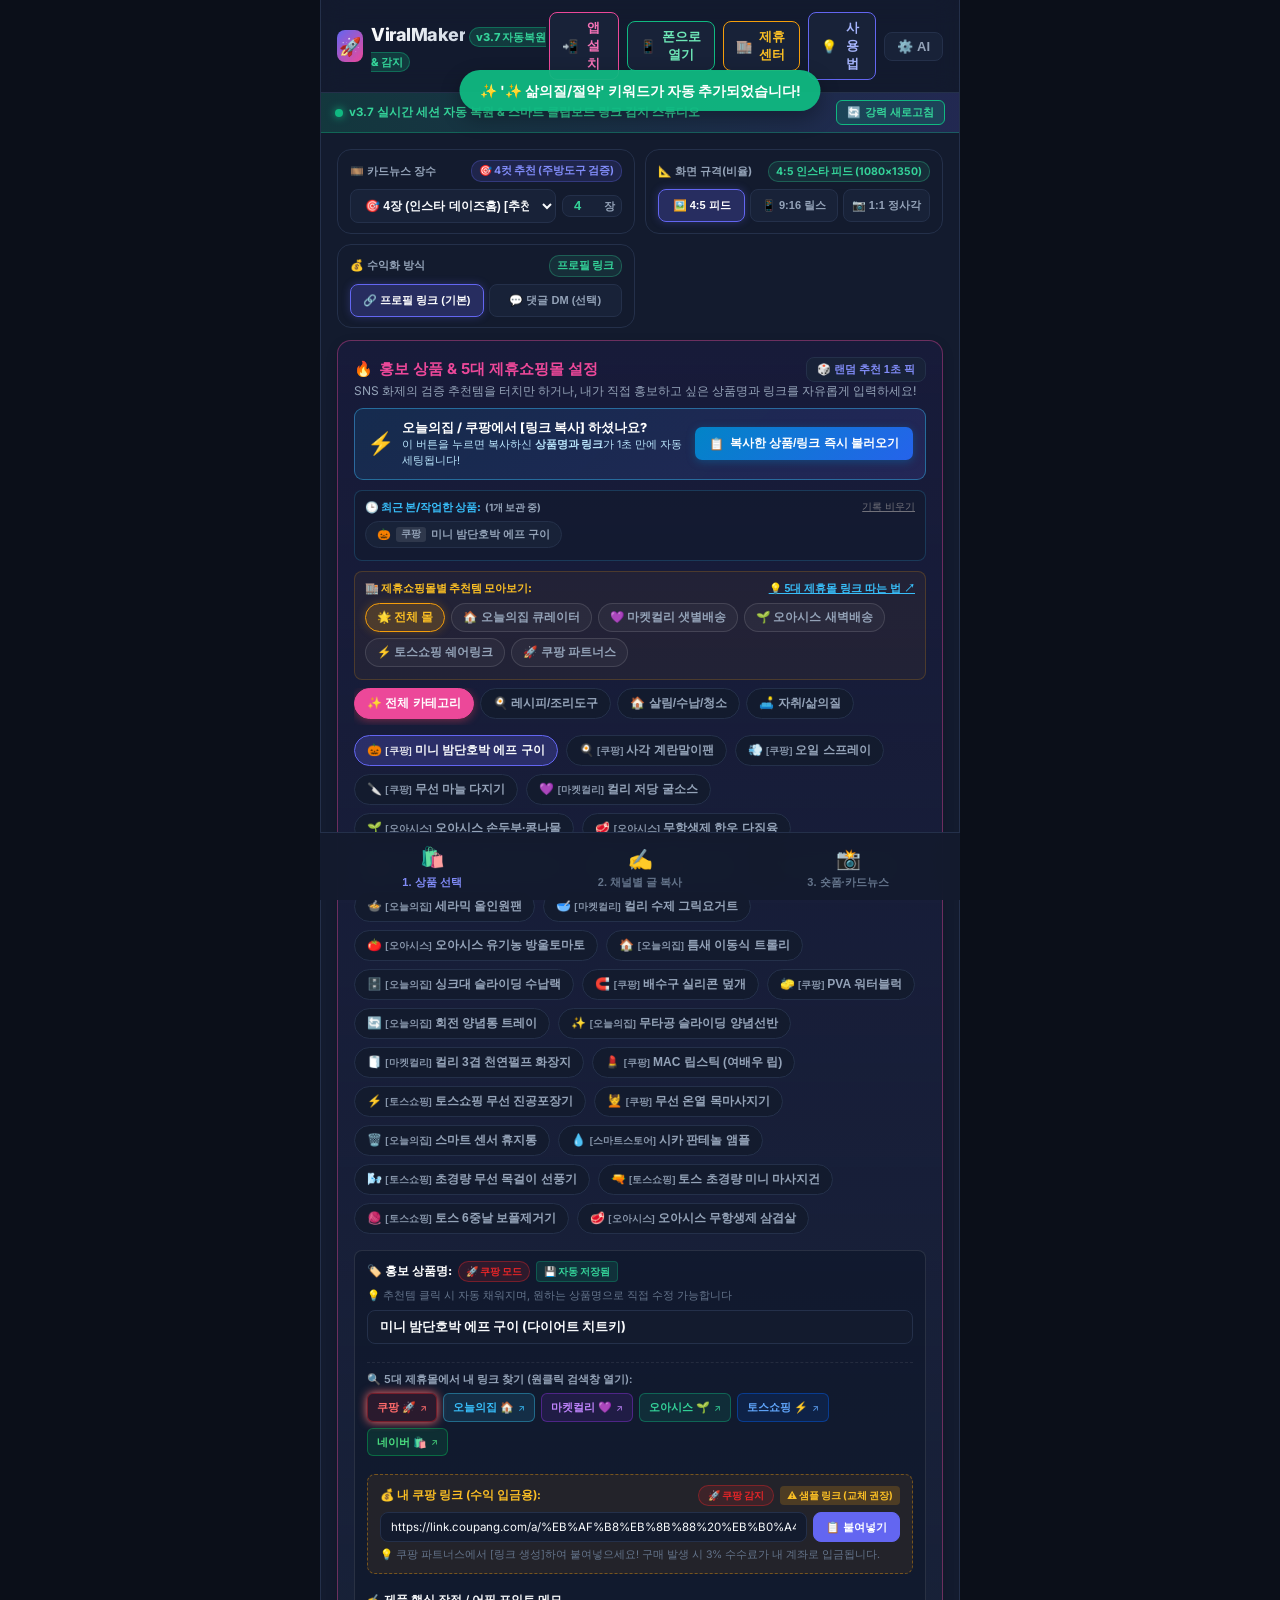
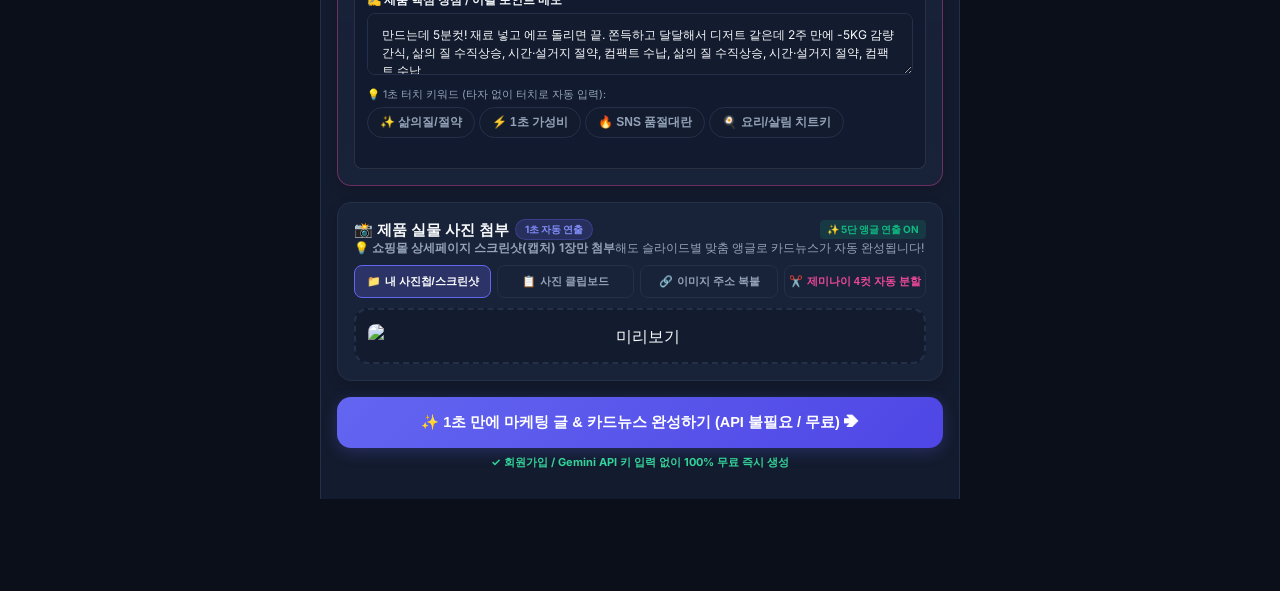
==== index.html @ d04eb34d "ViralMaker v3.7: 실시간 세션 자동 복원 & 스마트 클립보드 링크 감지 & 최근 작업 히스토리 (20260930_181345)" ====
<!DOCTYPE html>
<html lang="ko">
<head>
  <meta charset="UTF-8">
  <meta name="viewport" content="width=device-width, initial-scale=1.0, maximum-scale=1.0, user-scalable=no">
  <title>ViralMaker - 모바일 제품 홍보글 & 카드뉴스 자동 생성기</title>
  
  <!-- Fonts -->
  <link rel="preconnect" href="https://fonts.googleapis.com">
  <link rel="preconnect" href="https://fonts.gstatic.com" crossorigin>
  <link href="https://fonts.googleapis.com/css2?family=Inter:wght@400;500;600;700;800;900&family=Noto+Sans+JP:wght@400;500;700;900&family=Noto+Sans+KR:wght@400;500;700;900&display=swap" rel="stylesheet">
  
  <!-- Cache Control (항상 최신 버전 로드) -->
  <meta http-equiv="Cache-Control" content="no-cache, no-store, must-revalidate">
  <meta http-equiv="Pragma" content="no-cache">
  <meta http-equiv="Expires" content="0">

  <link rel="stylesheet" href="css/style.css?v=3.7">
  <!-- PWA Manifest & Mobile Web App Meta -->
  <link rel="manifest" href="manifest.json">
  <meta name="apple-mobile-web-app-capable" content="yes">
  <meta name="apple-mobile-web-app-status-bar-style" content="black-translucent">
  <meta name="apple-mobile-web-app-title" content="ViralMaker">
  <link rel="apple-touch-icon" href="icons/icon-192.png">
  <meta name="theme-color" content="#0f172a">

  <!-- JSZip for clean 1-click batch image zip download -->
  <script src="https://cdnjs.cloudflare.com/ajax/libs/jszip/3.10.1/jszip.min.js"></script>
</head>
<body>

  <!-- Toast Notification -->
  <div id="toast-msg" class="toast-msg">클립보드에 복사되었습니다! ✨</div>

  <div class="app-container">

    <!-- Top Header -->
    <header class="app-header">
      <div class="logo-wrapper">
        <div class="logo-icon">🚀</div>
        <div>
          <span class="logo-text">ViralMaker</span>
          <span class="logo-badge" style="background: rgba(16, 185, 129, 0.2); color: #34d399; border-color: rgba(16, 185, 129, 0.4); font-weight: 800;">v3.7 자동복원 &amp; 감지</span>
        </div>
      </div>
      <div class="header-actions">
        <button type="button" class="btn-header pwa-pulse" id="btn-header-pwa-install" style="border-color: #ec4899; color: #f472b6; font-weight: 700;" title="스마트폰 홈 화면에 바로가기 앱 설치">
          <span>📲</span> <span>앱 설치</span>
        </button>
        <button type="button" class="btn-header" id="btn-open-qr-modal" style="border-color: #10b981; color: #6ee7b7; font-weight: 700;" title="스마트폰 카메라로 스캔하여 모바일로 바로 열기">
          <span>📱</span> <span>폰으로 열기</span>
        </button>
        <button type="button" class="btn-header" id="btn-open-affiliate-modal" style="border-color: #f59e0b; color: #fbbf24; font-weight: 700;" title="5대 제휴쇼핑몰 바로가기 & 수익 링크 발급 센터">
          <span>🏬</span> <span>제휴센터</span>
        </button>
        <button type="button" class="btn-header" id="btn-open-guide-modal" style="border-color: #6366f1; color: #a5b4fc; font-weight: 700;" title="초보자 30초 사용법 가이드">
          <span>💡</span> <span>사용법</span>
        </button>
        <button type="button" class="btn-header" id="btn-open-api-modal" title="Gemini AI 설정">
          <span>⚙️</span> <span>AI</span>
        </button>
      </div>
    </header>

    <!-- 최신 버전 확인 & 강력 새로고침 배너 -->
    <div style="background: linear-gradient(90deg, rgba(16, 185, 129, 0.18), rgba(99, 102, 241, 0.18)); border-bottom: 1px solid rgba(16, 185, 129, 0.35); padding: 7px 14px; font-size: 11.5px; color: #34d399; display: flex; justify-content: space-between; align-items: center; gap: 8px;">
      <div style="display: flex; align-items: center; gap: 6px;">
        <span style="display: inline-block; width: 8px; height: 8px; border-radius: 50%; background: #10B981; box-shadow: 0 0 8px #10B981;"></span>
        <span><strong>v3.7 실시간 세션 자동 복원 &amp; 스마트 클립보드 링크 감지 스튜디오</strong></span>
      </div>
      <button type="button" id="btn-force-refresh" onclick="window.location.replace(window.location.origin + window.location.pathname + '?v=3.7_' + Date.now());" style="background: rgba(16, 185, 129, 0.18); border: 1px solid #10b981; color: #34d399; border-radius: 6px; padding: 4px 10px; font-size: 11px; font-weight: 800; cursor: pointer; display: flex; align-items: center; gap: 4px; white-space: nowrap;">
        <span>🔄</span> <span>강력 새로고침</span>
      </button>
    </div>

    <!-- MAIN CONTENT VIEWS -->
    <main>

      <!-- ============================================== -->
      <!-- TAB 1: 초간단 입력 (Link, Image/Video, Memo) -->
      <!-- ============================================== -->
      <section id="tab-view-input" class="tab-view active">
        
        <!-- 🎯 v3.4 슬라이드 장수(드롭다운/직접입력) & 규격 & 수익화 방식 선택 툴바 -->
        <div class="custom-selector-row">
          <!-- 1. 카드뉴스 장수 드롭다운 & 직접 입력 (1~10장) -->
          <div class="selector-group">
            <div class="selector-group-label">
              <span>🎞️ 카드뉴스 장수</span>
              <span id="label-slide-count-hint" class="selector-badge">4장 (추천)</span>
            </div>
            <div class="slide-count-select-box">
              <select id="select-slide-count" class="slide-count-dropdown">
                <option value="1">🌟 1장 (단독 피드 / 원컷 썸네일)</option>
                <option value="2">⚡ 2장 (비포 & 애프터 / 2컷 완성)</option>
                <option value="3">⚡ 3장 (스피드 임팩트 / 팁·레시피)</option>
                <option value="4" selected>🎯 4장 (인스타 데이즈홈) [추천]</option>
                <option value="5">📚 5장 (표준 스토리텔링 / 상세 후기)</option>
                <option value="6">🔍 6장 (기능성 / 비포&애프터 비교)</option>
                <option value="7">🔥 7장 (고기능 가전 / 스펙 풀버전)</option>
                <option value="8">💡 8장 (심층 매뉴얼 / FAQ)</option>
                <option value="10">👑 10장 (인스타 캐러셀 최대 한도)</option>
              </select>
              <div class="slide-count-stepper" title="원하는 카드 장수를 직접 입력할 수 있습니다 (1~10장)">
                <input type="number" id="input-custom-slide-count" class="slide-count-num-input" min="1" max="10" value="4">
                <span style="font-size: 11px; color: var(--text-muted); font-weight: 700;">장</span>
              </div>
            </div>
          </div>

          <!-- 2. 화면 규격 (비율) -->
          <div class="selector-group">
            <div class="selector-group-label">
              <span>📐 화면 규격(비율)</span>
              <span id="label-ratio-hint" class="selector-badge" style="color: #34d399; border-color: rgba(52, 211, 153, 0.3); background: rgba(52, 211, 153, 0.1);">4:5 피드 (추천)</span>
            </div>
            <div class="chip-btn-group" id="tab1-ratio-group">
              <button type="button" class="chip-btn active tab1-ratio-chip" data-ratio="4:5" title="인스타그램 피드 표준">🖼️ 4:5 피드</button>
              <button type="button" class="chip-btn tab1-ratio-chip" data-ratio="9:16" title="인스타 릴스 / 유튜브 쇼츠">📱 9:16 릴스</button>
              <button type="button" class="chip-btn tab1-ratio-chip" data-ratio="1:1" title="정사각형 피드">📷 1:1 정사각</button>
            </div>
          </div>

          <!-- 3. 수익화 방식 -->
          <div class="selector-group">
            <div class="selector-group-label">
              <span>💰 수익화 방식</span>
              <span id="label-monetize-hint" class="selector-badge" style="color: #34d399; border-color: rgba(52, 211, 153, 0.3); background: rgba(52, 211, 153, 0.1);">프로필 링크</span>
            </div>
            <div class="chip-btn-group" id="monetize-mode-group">
              <button type="button" class="chip-btn active" data-mode="link" title="프로필 링크에 제휴 주소를 달아두는 기본 무료 방식">🔗 프로필 링크 (기본)</button>
              <button type="button" class="chip-btn" data-mode="dm" title="댓글 작성 시 DM으로 링크를 보내는 인플루언서 방식">💬 댓글 DM (선택)</button>
            </div>
          </div>
        </div>

        <!-- 🔥 홍보 상품 & 5대 제휴쇼핑몰 올인원 설정 카드 -->
        <div id="panel-mode-preset" class="section-card preset-hero-card">
          <div class="section-title" style="margin-bottom: 6px;">
            <span style="display: flex; align-items: center; gap: 6px; color: var(--accent-pink);">
              🔥 <strong>홍보 상품 &amp; 5대 제휴쇼핑몰 설정</strong>
            </span>
            <button type="button" class="btn-header" id="btn-random-pick" style="font-size: 11px; padding: 4px 10px; color: var(--primary-light);">
              🎲 랜덤 추천 1초 픽
            </button>
          </div>
          <p class="section-desc" style="margin-bottom: 8px;">
            SNS 화제의 검증 추천템을 터치만 하거나, 내가 직접 홍보하고 싶은 상품명과 링크를 자유롭게 입력하세요!
          </p>

          <!-- ⚡ 1초 원클릭 링크/공유문구 가져오기 바 (브라우저 권한 차단 완벽 해결) -->
          <div id="quick-import-card" class="quick-import-card" style="margin-bottom: 10px; background: linear-gradient(135deg, rgba(14, 165, 233, 0.12), rgba(99, 102, 241, 0.16)); border: 1.5px solid rgba(56, 189, 248, 0.45); border-radius: 9px; padding: 10px 12px; display: flex; align-items: center; justify-content: space-between; flex-wrap: wrap; gap: 8px;">
            <div style="display: flex; align-items: center; gap: 8px; flex: 1; min-width: 220px;">
              <span style="font-size: 22px;">⚡</span>
              <div>
                <div style="font-size: 12.5px; font-weight: 800; color: #fff;">오늘의집 / 쿠팡에서 [링크 복사] 하셨나요?</div>
                <div style="font-size: 10.5px; color: #bae6fd;">이 버튼을 누르면 복사하신 <strong>상품명과 링크</strong>가 1초 만에 자동 세팅됩니다!</div>
              </div>
            </div>
            <button type="button" id="btn-quick-import-shopping-link" class="btn-primary" style="background: linear-gradient(135deg, #0284c7, #2563eb); border: none; color: #fff; font-weight: 800; font-size: 12px; padding: 8px 14px; border-radius: 7px; cursor: pointer; display: flex; align-items: center; gap: 6px; box-shadow: 0 2px 8px rgba(2, 132, 199, 0.35); white-space: nowrap;">
              <span>📋</span> <span>복사한 상품/링크 즉시 불러오기</span>
            </button>
          </div>

          <!-- 📋 v3.7 스마트 클립보드 링크 감지 플로팅 배너 -->
          <div id="clipboard-detect-banner" class="clipboard-detect-banner" style="display: none;">
            <div class="clipboard-detect-content">
              <div class="clipboard-detect-info">
                <span id="clipboard-detect-badge" class="clipboard-detect-badge">🏠 오늘의집 감지</span>
                <span id="clipboard-detect-text" class="clipboard-detect-text">방금 복사한 링크로 즉시 세팅할까요?</span>
              </div>
              <div class="clipboard-detect-actions">
                <button type="button" id="btn-direct-create-threads" class="btn-clipboard-direct-create" title="링크 분석부터 스레드 글 및 카드뉴스까지 1초 만에 완성">
                  🚀 스레드 글 &amp; 카드뉴스 바로 만들기
                </button>
                <button type="button" id="btn-apply-detected-clip" class="btn-clipboard-apply" title="링크와 상품 정보만 먼저 세팅">
                  ⚡ 링크만 적용
                </button>
                <button type="button" id="btn-dismiss-detected-clip" class="btn-clipboard-dismiss" title="닫기">✕</button>
              </div>
            </div>
          </div>

          <!-- 🕒 v3.7 최근 작업/조회한 상품 히스토리 퀵 바 -->
          <div id="recent-history-section" class="recent-history-section" style="display: none;">
            <div style="display: flex; justify-content: space-between; align-items: center; margin-bottom: 6px;">
              <span style="font-size: 11px; font-weight: 800; color: #38bdf8; display: flex; align-items: center; gap: 4px;">
                <span>🕒 최근 본/작업한 상품:</span>
                <span id="recent-history-count" style="font-size: 10px; color: #94a3b8; font-weight: 700;"></span>
              </span>
              <button type="button" id="btn-clear-recent-history" style="font-size: 10px; color: #71717a; background: none; border: none; cursor: pointer; text-decoration: underline; padding: 0;">
                기록 비우기
              </button>
            </div>
            <div id="recent-history-container" style="display: flex; gap: 6px; overflow-x: auto; padding-bottom: 4px; -webkit-overflow-scrolling: touch;">
              <!-- 동적 칩 렌더링 -->
            </div>
          </div>

          <!-- 🏬 5대 제휴쇼핑몰 전용관 바로가기 필터 탭 -->
          <div style="margin-bottom: 8px; background: rgba(245, 158, 11, 0.05); border: 1px solid rgba(245, 158, 11, 0.2); border-radius: 8px; padding: 8px 10px;">
            <div style="display: flex; justify-content: space-between; align-items: center; margin-bottom: 6px;">
              <span style="font-size: 11px; font-weight: 800; color: #fbbf24;">🏬 제휴쇼핑몰별 추천템 모아보기:</span>
              <button type="button" id="btn-quick-open-affiliate-guide" style="font-size: 10.5px; color: #38bdf8; background: none; border: none; cursor: pointer; text-decoration: underline; padding: 0; font-weight: 700;">
                💡 5대 제휴몰 링크 따는 법 ↗
              </button>
            </div>
            <div class="platform-filter-bar" id="platform-filter-group">
              <button type="button" class="platform-filter-chip active" data-platform="all">🌟 전체 몰</button>
              <button type="button" class="platform-filter-chip" data-platform="ohou">🏠 오늘의집 큐레이터</button>
              <button type="button" class="platform-filter-chip" data-platform="kurly">💜 마켓컬리 샛별배송</button>
              <button type="button" class="platform-filter-chip" data-platform="oasis">🌱 오아시스 새벽배송</button>
              <button type="button" class="platform-filter-chip" data-platform="toss">⚡ 토스쇼핑 쉐어링크</button>
              <button type="button" class="platform-filter-chip" data-platform="coupang">🚀 쿠팡 파트너스</button>
            </div>
          </div>

          <!-- 카테고리 탭 (전체, 레시피/조리도구, 살림/수납, 자취/꿀템) -->
          <div class="category-scroll-row" id="category-filter-group">
            <button type="button" class="viral-cat-btn active" data-cat="all">✨ 전체 카테고리</button>
            <button type="button" class="viral-cat-btn" data-cat="kitchen">🍳 레시피/조리도구</button>
            <button type="button" class="viral-cat-btn" data-cat="living">🏠 살림/수납/청소</button>
            <button type="button" class="viral-cat-btn" data-cat="lifestyle">🛋️ 자취/삶의질</button>
          </div>

          <!-- 추천템 칩 리스트 (동적 렌더링) -->
          <div id="viral-items-container" class="preset-chips" style="flex-wrap: wrap; margin-bottom: 8px;">
            <!-- JS 동적 렌더링 -->
          </div>

          <!-- 선택 및 수정 가능한 상품 상세 정보 박스 -->
          <div id="viral-selected-info" class="selected-product-summary">
            <!-- 1. 상품명 (추천템 클릭 시 자동 입력, 직접 타이핑 수정 가능) -->
            <div class="selected-product-header" style="flex-direction: column; align-items: stretch; gap: 6px;">
              <div style="display: flex; justify-content: space-between; align-items: center; flex-wrap: wrap; gap: 6px;">
                <label for="input-product-name" style="font-size: 12px; font-weight: 800; color: #fff; display: flex; align-items: center; gap: 6px; cursor: pointer;">
                  <span>🏷️ 홍보 상품명:</span>
                  <span id="selected-platform-badge" class="platform-mini-badge">🚀 쿠팡 모드</span>
                  <span id="session-save-badge" class="session-save-badge" title="모든 작업 내용이 기기에 실시간 자동 저장됩니다">💾 자동 저장됨</span>
                </label>
                <span class="platform-search-hint">💡 추천템 클릭 시 자동 채워지며, 원하는 상품명으로 직접 수정 가능합니다</span>
              </div>
              <input type="text" id="input-product-name" class="input-control" style="font-size: 13px; font-weight: 700; padding: 8px 12px;" placeholder="예: 사각 딥 계란말이팬 (직접 입력 가능)" value="사각 딥 계란말이팬">
              <span id="selected-viral-title" style="display: none;">사각 딥 계란말이팬</span>
            </div>
            
            <!-- 2. 5대 제휴몰에서 내 링크 찾기 버튼 모음 -->
            <div class="platform-search-toolbar" style="margin-top: 10px;">
              <span class="platform-search-label">🔍 5대 제휴몰에서 내 링크 찾기 (원클릭 검색창 열기):</span>
              <div id="platform-search-buttons" class="platform-btn-row">
                <!-- JS 동적 생성 -->
              </div>
            </div>

            <!-- 3. 내 제휴마케팅 링크 (수익 입금용) -->
            <div class="affiliate-link-swap-box" style="margin-top: 10px; background: rgba(245, 158, 11, 0.08); border: 1px dashed rgba(245, 158, 11, 0.4); border-radius: 8px; padding: 10px 12px;">
              <div style="display: flex; justify-content: space-between; align-items: center; margin-bottom: 6px; flex-wrap: wrap; gap: 4px;">
                <label for="product-link" id="label-mode-a-link-title" style="font-size: 11.5px; font-weight: 700; color: #fbbf24; cursor: pointer;">
                  💰 내 제휴마케팅 링크 (수익 입금용):
                </label>
                <div style="display: flex; align-items: center; gap: 6px;">
                  <span id="mode-b-detected-badge" class="platform-pill" style="font-size: 10px;">🚀 쿠팡 감지</span>
                  <span id="badge-mode-a-link-status" style="font-size: 10px; font-weight: 700; padding: 2px 7px; border-radius: 4px; background: rgba(245, 158, 11, 0.2); color: #fbbf24;">⚠️ 샘플 링크 (교체 권장)</span>
                </div>
              </div>
              <div style="display: flex; gap: 6px;">
                <input type="url" id="product-link" class="input-control" style="font-size: 11.5px; padding: 7px 10px;" placeholder="내 제휴 링크 붙여넣기 (예: 오늘의집, 컬리, 오아시스, 토스, 쿠팡 링크)" value="https://link.coupang.com/a/sample-eggpan" required>
                <!-- 호환용 숨김 입력 필드 -->
                <input type="hidden" id="input-mode-a-real-link" value="https://link.coupang.com/a/sample-eggpan">
                <button type="button" id="btn-paste-mode-a-real-link" class="btn-header" style="font-size: 11px; padding: 6px 12px; white-space: nowrap; font-weight: 700; background: var(--primary); color: #fff; border-color: var(--primary);">📋 붙여넣기</button>
              </div>
              <div id="tip-mode-a-link" style="font-size: 10.5px; color: var(--text-dim); margin-top: 6px; line-height: 1.4;">
                💡 <strong>수익 보장 팁:</strong> 위 검색 버튼을 눌러 해당 제휴몰에서 내 파트너스 링크를 복사해 넣으세요! 내 링크가 들어가야 구매 발생 시 수수료가 내 통장으로 입금됩니다.
              </div>
            </div>

            <!-- 4. 핵심 장점 / 어필 메모 & 1초 터치 키워드 칩 -->
            <div style="margin-top: 10px;">
              <label for="product-memo" class="input-label" style="font-size: 11.5px; margin-bottom: 4px;">
                <span>✍️ 제품 핵심 장점 / 어필 포인트 메모</span>
              </label>
              <textarea id="product-memo" class="textarea-control" style="min-height: 55px; font-size: 12px;" placeholder="예: 똥손도 호텔 조식 비주얼 계란말이 3분 컷! 세라믹 논스틱 코팅이라 기름 조금만 둘러도 스르륵 말림"></textarea>
              <div style="margin-top: 6px;">
                <span style="font-size: 10.5px; color: var(--text-muted); display: block; margin-bottom: 4px;">💡 1초 터치 키워드 (타자 없이 터치로 자동 입력):</span>
                <div class="preset-chips" id="quick-memo-chips" style="flex-wrap: wrap; gap: 4px;">
                  <button type="button" class="preset-chip quick-memo-chip" data-memo="삶의 질 수직상승, 시간·설거지 절약, 컴팩트 수납">✨ 삶의질/절약</button>
                  <button type="button" class="preset-chip quick-memo-chip" data-memo="가성비 끝판왕, 원터치 1초 완성, 자취생 필수템">⚡ 1초 가성비</button>
                  <button type="button" class="preset-chip quick-memo-chip" data-memo="SNS 품절대란 화제템, 실물 퀄리티 대박, 후기 폭발">🔥 SNS 품절대란</button>
                  <button type="button" class="preset-chip quick-memo-chip" data-memo="초간단 요리 치트키, 논스틱 코팅, 세척 간편">🍳 요리/살림 치트키</button>
                </div>
              </div>
            </div>
          </div>
        </div>

        <!-- 사진/동영상 첨부: 1장 또는 여러 장 (스마트 5단 앵글 연출) -->
        <div class="section-card photo-upload-card">
          <div class="section-title" style="margin-bottom: 4px;">
            <div style="display: flex; align-items: center; justify-content: space-between; width: 100%;">
              <div style="display: flex; align-items: center; gap: 6px;">
                <span>📸 제품 실물 사진 첨부</span>
                <span class="platform-pill" style="background: rgba(99, 102, 241, 0.2); color: var(--primary-light); font-size: 10px;">1초 자동 연출</span>
              </div>
              <span class="tag-optional" id="photo-mode-badge" style="background: var(--success-bg); color: var(--success); border-color: rgba(16, 185, 129, 0.3);">✨ 5단 앵글 연출 ON</span>
            </div>
          </div>
          <p class="section-desc" style="margin-bottom: 8px;">
            💡 <strong>쇼핑몰 상세페이지 스크린샷(캡처) 1장만 첨부</strong>해도 슬라이드별 맞춤 앵글로 카드뉴스가 자동 완성됩니다!
          </p>

          <!-- 🚀 제휴몰 제품 사진 초간단 첨부 4-Way 툴바 -->
          <div class="photo-method-tabs">
            <button type="button" class="photo-method-btn active" id="btn-tab-method-file">
              <span>📁</span> <span>내 사진첩/스크린샷</span>
            </button>
            <button type="button" class="photo-method-btn" id="btn-tab-method-clipboard">
              <span>📋</span> <span>사진 클립보드</span>
            </button>
            <button type="button" class="photo-method-btn" id="btn-tab-method-url">
              <span>🔗</span> <span>이미지 주소 복붙</span>
            </button>
            <button type="button" class="photo-method-btn" id="btn-tab-method-collage" style="color: var(--accent-pink);" title="제미나이가 생성한 N분할 사진을 1초 만에 개별 슬라이드로 자동 쪼개주는 단축 기능">
              <span>✂️</span> <span id="lbl-tab-method-collage">제미나이 4컷 자동 분할</span>
            </button>
          </div>

          <!-- 방법: 제휴몰 사진 주소(URL) 직접 붙여넣기 박스 (URL 탭 클릭 시 표시) -->
          <div id="panel-photo-url" style="display: none; margin-bottom: 10px; background: rgba(99, 102, 241, 0.08); border: 1px solid rgba(99, 102, 241, 0.28); border-radius: var(--radius-sm); padding: 10px 12px;">
            <div style="font-size: 11.5px; font-weight: 700; color: var(--primary-light); margin-bottom: 6px; display: flex; align-items: center; justify-content: space-between;">
              <span>🔗 쇼핑몰 제품 이미지 웹 주소(URL) 붙여넣기</span>
              <span style="font-size: 10px; color: #34d399; font-weight: 600;">⚡ 저장 없이 1초 완성!</span>
            </div>
            <div style="display: flex; gap: 6px;">
              <input type="url" id="input-image-url" class="input-control" style="font-size: 12px; padding: 8px 10px;" placeholder="웹 브라우저에서 '이미지 주소 복사' 후 붙여넣기">
              <button type="button" id="btn-apply-image-url" class="btn-header" style="background: var(--primary); color: #fff; border-color: var(--primary); font-size: 12px; padding: 8px 14px; font-weight: 700; white-space: nowrap; cursor: pointer;">
                <span>적용</span>
              </button>
            </div>
            <div style="font-size: 11px; color: var(--text-muted); margin-top: 6px; line-height: 1.4;">
              💡 <strong>팁:</strong> 웹 브라우저에서 사진을 길게 누르고 [이미지 주소 복사]가 가능한 경우 URL을 넣어주세요. 모바일 앱 환경에서는 위 [내 사진첩/스크린샷]으로 캡처 1장을 올리시는 것이 가장 빠릅니다!
            </div>
          </div>

          <input type="file" id="product-media-file" accept="image/*,video/*" multiple style="display: none;">
          <label for="product-media-file" class="upload-box compact" id="upload-box">
            <img id="upload-preview" class="upload-preview" alt="미리보기">
            <div id="upload-prompt">
              <div style="font-size: 24px; margin-bottom: 2px;">📷 / 🖼️</div>
              <div style="font-size: 13px; font-weight: 700; color: var(--text-main);">터치하여 쇼핑몰 캡처/제품 사진 선택</div>
              <div style="font-size: 11px; color: var(--text-muted);">쇼핑몰 화면 캡처 1장만 올려도 OK! (사진이 없어도 추천템 선택 시 감성 실사 배경 자동 탑재 ✨)</div>
            </div>
          </label>

          <!-- 🤖 AI 비전 이미지 분석 액션 바 (사진 업로드 시 선택형 표시) -->
          <div id="vision-action-panel" style="display: none; margin-top: 10px; background: rgba(99, 102, 241, 0.06); border: 1px dashed rgba(99, 102, 241, 0.35); border-radius: 8px; padding: 10px 12px;">
            <div style="display: flex; justify-content: space-between; align-items: center; margin-bottom: 6px;">
              <span style="font-size: 11px; font-weight: 700; color: var(--primary-light);">🤖 (선택 부가기능) AI 상세페이지 자동 분석</span>
              <span style="font-size: 10px; color: var(--text-dim); background: rgba(255,255,255,0.06); padding: 2px 5px; border-radius: 4px;">API 키 소지 시</span>
            </div>
            <button type="button" class="btn-vision-analyze" id="btn-vision-analyze" style="width: 100%; justify-content: center; padding: 8px 12px; font-size: 12px; background: rgba(99, 102, 241, 0.15); border: 1px solid rgba(99, 102, 241, 0.4); color: #c7d2fe; border-radius: 6px; cursor: pointer; display: flex; align-items: center; gap: 6px; font-weight: 700;">
              <span>🔍</span> <span>AI로 사진 속 제품명/장점 자동 추출해보기</span>
            </button>
            <div style="font-size: 10.5px; color: var(--text-dim); margin-top: 5px; line-height: 1.4;">
              💡 <strong>안내:</strong> API 키가 없으셔도 아무 문제 없습니다! 바로 아래 초록색 <strong>[✨ 1초 만에 완성하기]</strong>를 누르시면 100% 무료로 즉시 생성됩니다.
            </div>
            <div id="vision-loading" class="vision-loading-box" style="display: none;">
              <div class="vision-spinner"></div>
              <span>🤖 AI가 상세페이지 이미지를 분석하고 있습니다... (제품명/장점 추출 중)</span>
            </div>
            <div id="vision-result" class="vision-result-card" style="display: none;">
              <div class="vision-result-header">
                <span>✨ AI 비전 분석 완료!</span>
                <span id="vision-detected-cat" class="platform-pill" style="font-size: 10px;"></span>
              </div>
              <div class="vision-result-body">
                <div style="font-size: 12px; margin-bottom: 4px;">
                  <strong style="color: #fff;">감지된 제품:</strong> <span id="vision-detected-title" style="color: var(--primary-light); font-weight: 700;"></span>
                </div>
                <div id="vision-detected-features" style="font-size: 11px; color: var(--text-muted); line-height: 1.4;">
                </div>
              </div>
            </div>
          </div>
        </div>

        <!-- 메인 일괄 생성 버튼 (API 키 불필요 / 100% 무료 즉시 작동) -->
        <div style="margin-top: 16px; margin-bottom: 12px;">
          <button type="button" class="btn-primary-large glowing-btn" id="btn-generate-all">
            <span style="font-size: 14.5px; font-weight: 900;">✨ 1초 만에 마케팅 글 &amp; 카드뉴스 완성하기 (API 불필요 / 무료) ➔</span>
          </button>
          <div style="text-align: center; font-size: 11px; color: #34d399; margin-top: 6px; font-weight: 700;">
            ✓ 회원가입 / Gemini API 키 입력 없이 100% 무료 즉시 생성
          </div>
        </div>

      </section>

      <!-- ============================================== -->
      <!-- TAB 2: 복붙용 홍보글 (한국어 / 일본어 3대 채널 완전 분리) -->
      <!-- ============================================== -->
      <section id="tab-view-copy" class="tab-view">
        
        <!-- 국내 3대 핵심 채널 탭 + 글로벌 아코디언 -->
        <div class="channel-nav-container">
          <div class="primary-channel-pills">
            <button type="button" class="channel-pill active" data-channel="threads-kr">
              <span class="ch-icon">⚡</span>
              <div class="ch-info">
                <span class="ch-name">스레드 (Threads)</span>
                <span class="ch-badge hot">🔥 4종 젬</span>
              </div>
            </button>
            <button type="button" class="channel-pill" data-channel="instagram">
              <span class="ch-icon">📸</span>
              <div class="ch-info">
                <span class="ch-name">인스타그램</span>
                <span class="ch-badge">감성피드</span>
              </div>
            </button>
            <button type="button" class="channel-pill" data-channel="naver-blog">
              <span class="ch-icon">📝</span>
              <div class="ch-info">
                <span class="ch-name">네이버 블로그</span>
                <span class="ch-badge">상세리뷰</span>
              </div>
            </button>
            <button type="button" class="channel-pill" data-channel="editorial-html">
              <span class="ch-icon">🌿</span>
              <div class="ch-info">
                <span class="ch-name">에디토리얼 HTML</span>
                <span class="ch-badge">아메바/티스토리</span>
              </div>
            </button>
            <button type="button" class="channel-pill" data-channel="coupang-dm">
              <span class="ch-icon">💬</span>
              <div class="ch-info">
                <span class="ch-name">쿠팡 자동 DM</span>
                <span class="ch-badge" style="background: var(--accent-pink);">선택형</span>
              </div>
            </button>
          </div>

          <!-- 글로벌/일본 채널 펼치기 아코디언 -->
          <details class="global-channels-drawer">
            <summary>🇯🇵 일본/해외 채널 보기 (스레드 JP • 아메바 블로그)</summary>
            <div class="global-pills-row">
              <button type="button" class="channel-pill" data-channel="threads-jp">
                <span>🇯🇵 スレッズ (Threads JP)</span>
                <span class="pill-badge">2ステップ 🛡️</span>
              </button>
              <button type="button" class="channel-pill" data-channel="ameba-jp">
                <span>🇯🇵 아메바 블로그 (Ameba JP)</span>
                <span class="pill-badge">Amazon JP 🌸</span>
              </button>
            </div>
          </details>
        </div>

        <!-- 현재 채널 성격 안내 박스 -->
        <div class="channel-info-box" id="channel-info-text">
          ⚡ 스레드(Threads) 4종 젬 엔진: 본문 외부 링크·해시태그 제외(피드 도달 극대화), 1댓글 3회 링크 반복 안전 배치
        </div>

        <!-- 1. 스레드 전용 4종 젬 & 2단계 안전 분리 패널 (threads-kr, threads-jp) -->
        <div id="threads-copy-container" class="section-card" style="margin-bottom: 12px; display: block;">
          <div class="threads-safety-banner">
            <strong>🛡️ 스레드 계정 보호 2단계 업로드 (4종 젬 탑재)</strong><br>
            <span>본문에는 외부 링크 없이 사진/영상과 썰만 올리고, <strong>첫 번째 댓글</strong>에 링크를 남겨야 계정 정지(삭제)를 방지하고 추천 피드 노출이 폭발합니다!</span>
          </div>

          <!-- 4종 젬 선택 바 & 언어 토글 -->
          <div style="display: flex; justify-content: space-between; align-items: center; margin-bottom: 6px;">
            <span style="font-size: 11px; font-weight: 700; color: var(--primary-light);">🔥 4가지 바이럴 톤앤매너 선택:</span>
            <div style="display: flex; gap: 4px;">
              <button type="button" class="chip-btn active" id="btn-threads-lang-ko" style="padding: 2px 7px; font-size: 10px;">🇰🇷 한국어</button>
              <button type="button" class="chip-btn" id="btn-threads-lang-ja" style="padding: 2px 7px; font-size: 10px;">🇯🇵 日本語 (タメ口)</button>
            </div>
          </div>
          <div class="threads-type-pills" id="threads-type-pills">
            <button type="button" class="threads-type-chip active" data-type="type1">🔥 1. 공포/반전</button>
            <button type="button" class="threads-type-chip" data-type="type2">⚡ 2. 1초컷 (추천)</button>
            <button type="button" class="threads-type-chip" data-type="type3">😩 3. 찡찡이/설거지</button>
            <button type="button" class="threads-type-chip" data-type="type4">🧐 4. 훈수/장비병</button>
          </div>

          <!-- 스레드 도달률 극대화 팁 배너 -->
          <div style="background: rgba(99, 102, 241, 0.12); border: 1px solid rgba(99, 102, 241, 0.3); border-radius: 8px; padding: 9px 12px; margin-bottom: 12px; font-size: 11.5px; color: #c7d2fe; display: flex; align-items: flex-start; gap: 8px; line-height: 1.45;">
            <span style="font-size: 15px;">💡</span>
            <div><strong>직장인 도달 치트키:</strong> [3. 카드뉴스] 탭에서 방금 저장한 사진(1~4번)을 스레드 본문에 같이 올리면 피드 노출률이 300% 이상 급상승합니다! 🚀</div>
          </div>

          <!-- 1단계 본문 -->
          <div class="threads-step-box">
            <div class="threads-step-header">
              <span class="threads-step-title">📌 [1단계] 본문 포스팅 (사진/영상 첨부용, 링크 없음 🛡️)</span>
              <button type="button" class="btn-copy-step" id="btn-copy-threads-body">
                <span>📋 1단계 본문 복사</span>
              </button>
            </div>
            <textarea id="threads-body-textarea" class="copy-textarea" style="min-height: 140px; margin-bottom: 4px;" placeholder="스레드 본문 포스팅 내용"></textarea>
            <div style="text-align: right; font-size: 11px; color: var(--text-dim);" id="threads-body-counter">0자</div>
          </div>

          <!-- 2단계 댓글 -->
          <div class="threads-step-box">
            <div class="threads-step-header">
              <span class="threads-step-title">💬 [2단계] 첫 번째 댓글 (내 글에 답글 달기, 링크 3회 🔗)</span>
              <button type="button" class="btn-copy-step comment-btn" id="btn-copy-threads-comment">
                <span>💬 2단계 댓글 복사</span>
              </button>
            </div>
            <textarea id="threads-comment-textarea" class="copy-textarea" style="min-height: 110px; margin-bottom: 4px;" placeholder="스레드 첫 번째 댓글 내용"></textarea>
            <div style="text-align: right; font-size: 11px; color: var(--text-dim);" id="threads-comment-counter">0자</div>
          </div>

          <div class="copy-footer-actions">
            <button type="button" class="btn-regen" id="btn-regen-threads">🔄 이 글만 다시 작성</button>
            <button type="button" class="btn-header" id="btn-copy-threads-all" style="font-size: 13px; padding: 10px 16px;">
              <span>📋 전체 일괄 복사</span>
            </button>
          </div>

          <div style="display: flex; gap: 6px; margin-top: 10px;">
            <a href="https://threads.net" target="_blank" class="btn-header" style="flex: 1; justify-content: center; font-size: 11px; padding: 8px; color: #fff; background: rgba(255,255,255,0.06); text-decoration: none; border-radius: var(--radius-sm); border: 1px solid var(--border-subtle);">
              <span>⚡ 스레드 앱 열기 ↗</span>
            </a>
            <a href="https://instagram.com" target="_blank" class="btn-header" style="flex: 1; justify-content: center; font-size: 11px; padding: 8px; color: #fff; background: rgba(255,255,255,0.06); text-decoration: none; border-radius: var(--radius-sm); border: 1px solid var(--border-subtle);">
              <span>📸 인스타그램 열기 ↗</span>
            </a>
          </div>
        </div>

        <!-- 2. 블로그 / 인스타 일반 채널 단일 출력 패널 (naver-blog, ameba-jp, instagram) -->
        <div id="standard-copy-container" class="section-card" style="margin-bottom: 12px; display: none;">
          <div style="display: flex; justify-content: space-between; align-items: center; margin-bottom: 8px;">
            <span style="font-size: 13px; font-weight: 700; color: var(--primary-light);" id="standard-panel-title">📄 원클릭 복붙 텍스트 (수정 가능)</span>
            <span class="char-counter" id="char-counter">0자</span>
          </div>

          <!-- 📝 네이버 블로그 스마트에디터 ONE 분리 복사 툴바 -->
          <div id="naver-blog-actions" style="display: none; background: rgba(16, 185, 129, 0.08); border: 1px dashed rgba(16, 185, 129, 0.4); border-radius: 8px; padding: 10px 12px; margin-bottom: 12px;">
            <div style="font-size: 11.5px; color: #6ee7b7; font-weight: 700; margin-bottom: 8px; display: flex; align-items: center; gap: 4px;">
              <span>⚡ 스마트에디터 ONE 전용 초고속 복사:</span>
            </div>
            <div style="display: flex; gap: 8px; flex-wrap: wrap;">
              <button type="button" class="btn-sub-action" id="btn-copy-blog-title" style="flex: 1; min-width: 120px; font-size: 12px; padding: 8px; background: rgba(16, 185, 129, 0.15); border-color: #10b981; color: #6ee7b7; font-weight: 700;">
                <span>📌 제목만 복사</span>
              </button>
              <button type="button" class="btn-sub-action" id="btn-copy-blog-clean-body" style="flex: 1.5; min-width: 170px; font-size: 12px; padding: 8px; background: #10b981; border-color: #10b981; color: #fff; font-weight: 800;">
                <span>📝 본문만 복사 (사진 가이드 제외)</span>
              </button>
            </div>
            <div style="font-size: 10.5px; color: var(--text-dim); margin-top: 6px; line-height: 1.4;">
              💡 <strong>직장인 30초 팁:</strong> [제목만 복사] ➔ 제목란 붙여넣기, [본문만 복사] ➔ 본문란 붙여넣기 후 사진 4장 넣으면 끝!
            </div>
          </div>

          <textarea id="copy-textarea" class="copy-textarea" style="min-height: 220px;" placeholder="생성된 홍보글이 여기에 표시됩니다."></textarea>
          
          <div class="copy-footer-actions">
            <button type="button" class="btn-regen" id="btn-regen-channel">🔄 이 글만 다시 작성</button>
            <button type="button" class="btn-copy" id="btn-copy-text" style="font-size: 14px; padding: 11px 20px;">
              <span>📋 전체 복사 (원클릭 완료)</span>
            </button>
          </div>
        </div>

        <!-- 3. 에디토리얼 HTML 패널 (아메바 / 티스토리) -->
        <div id="editorial-copy-container" class="section-card" style="margin-bottom: 12px; display: none;">
          <div style="display: flex; justify-content: space-between; align-items: center; margin-bottom: 8px;">
            <span style="font-size: 13px; font-weight: 700; color: #71804a;">🌿 에디토리얼 인라인 HTML (피스타치오 & 크림 감성)</span>
            <button type="button" class="btn-copy-step" id="btn-copy-editorial-html">
              <span>📋 전체 HTML 코드 복사</span>
            </button>
          </div>
          <div class="editorial-preview-box" id="editorial-html-preview" style="background: #f8f2e7; color: #2d3436; padding: 16px; border-radius: 8px; font-family: serif; max-height: 280px; overflow-y: auto; margin-bottom: 10px; border: 1px solid rgba(113,128,74,0.3);">
          </div>
          <div style="display: flex; justify-content: space-between; align-items: center; margin-bottom: 4px;">
            <span style="font-size: 11px; color: var(--text-muted);">🖼️ 네이버/아메바 블로그 업로드용 이미지 Alt 태그 목록:</span>
            <button type="button" class="btn-header" id="btn-copy-alt-tags" style="font-size: 11px; padding: 3px 8px;">
              <span>📋 Alt 태그 목록 복사</span>
            </button>
          </div>
          <textarea id="editorial-alt-textarea" class="copy-textarea" style="min-height: 70px; font-size: 11px; margin-bottom: 8px;" readonly></textarea>
        </div>

        <!-- 4. 쿠팡 인플루언서 자동 DM 키트 패널 -->
        <div id="coupang-dm-container" class="section-card" style="margin-bottom: 12px; display: none;">
          <div class="dm-kit-card">
            <div style="display: flex; justify-content: space-between; align-items: center; margin-bottom: 10px;">
              <strong style="color: var(--accent-pink); font-size: 14px;">💬 쿠팡 인플루언서 자동 DM 세팅 키트</strong>
              <span class="pill-badge" style="background: rgba(236,72,153,0.2); color: var(--accent-pink);">릴스/쇼츠/피드 대응</span>
            </div>
            <p style="font-size: 11px; color: var(--text-muted); margin-bottom: 12px;">
              인스타 댓글에 트리거 단어를 남기면 쿠팡 파트너스 링크가 자동 DM으로 즉시 발송되는 최신 세팅값입니다.
            </p>

            <!-- 💡 직장인/초보자 3초 완벽 가이드 배너 -->
            <div style="background: rgba(236, 72, 153, 0.1); border: 1px solid rgba(236, 72, 153, 0.35); border-radius: 8px; padding: 10px 14px; margin-bottom: 14px; font-size: 11.5px; color: #fbcfe8; line-height: 1.6;">
              <div style="font-weight: 800; color: #f472b6; margin-bottom: 4px; display: flex; align-items: center; gap: 6px;">
                <span>💡 이게 뭔가요? (직장인/초보자 3초 완벽 가이드)</span>
              </div>
              인스타 피드나 릴스에 <em>"정보 원하시면 댓글로 <strong>'나도'</strong>라고 남겨주세요!"</em>라고 써두면,<br>
              <strong>내가 회사에서 일하는 동안 인스타가 알아서 고객에게 구매 링크를 쪽지(DM)로 보내 돈을 벌어주는 100% 자동화 세팅값</strong>입니다!
            </div>

            <div class="dm-kit-row">
              <div class="dm-kit-label">
                <span>1. 추천 트리거 키워드 (댓글 유도 단어)</span>
                <button type="button" class="btn-copy-step" id="btn-copy-dm-keywords" style="padding: 2px 8px; font-size: 10px;">📋 키워드 복사</button>
              </div>
              <div class="dm-kit-content" id="dm-keywords-content">정보, 링크, 좌표, 추천, 꿀템</div>
            </div>

            <div class="dm-kit-row">
              <div class="dm-kit-label">
                <span>2. 댓글 자동 답글 (피드 공개 댓글용)</span>
                <button type="button" class="btn-copy-step" id="btn-copy-dm-reply" style="padding: 2px 8px; font-size: 10px;">📋 답글 복사</button>
              </div>
              <div class="dm-kit-content" id="dm-reply-content"></div>
            </div>

            <div class="dm-kit-row">
              <div class="dm-kit-label">
                <span>3. 팔로워 전용 발송 DM (친근/신뢰)</span>
                <button type="button" class="btn-copy-step" id="btn-copy-dm-follower" style="padding: 2px 8px; font-size: 10px;">📋 팔로워 DM 복사</button>
              </div>
              <div class="dm-kit-content" id="dm-follower-content"></div>
            </div>

            <div class="dm-kit-row">
              <div class="dm-kit-label">
                <span>4. 미팔로워 발송 DM (팔로우 유도형)</span>
                <button type="button" class="btn-copy-step" id="btn-copy-dm-nonfollower" style="padding: 2px 8px; font-size: 10px;">📋 미팔로워 DM 복사</button>
              </div>
              <div class="dm-kit-content" id="dm-nonfollower-content"></div>
            </div>
          </div>
        </div>

        <!-- 3단계 숏폼·카드뉴스 이동 안내 -->
        <div style="text-align: center; margin-top: 14px;">
          <button type="button" class="btn-header" style="width: 100%; justify-content: center; padding: 12px; background: var(--bg-card); font-size: 13px;" onclick="window.switchTab('cardnews');">
            <span>📸 3단계: 숏폼·카드뉴스 이미지 저장하러 가기 ➔</span>
          </button>
        </div>

      </section>

      <!-- ============================================== -->
      <!-- TAB 3: 카드뉴스 & 숏폼 이미지 제작소 (인스타 / 틱톡 / 네이버 클립) -->
      <!-- ============================================== -->
      <section id="tab-view-cardnews" class="tab-view">
        
        <!-- 상단 서브탭: 캔버스 스튜디오 vs 제미나이 프롬프트 -->
        <div class="cardnews-subnav">
          <button type="button" class="cardnews-subnav-btn active" id="btn-subtab-canvas">
            📸 캔버스 카드뉴스 (Dayz홈)
          </button>
          <button type="button" class="cardnews-subnav-btn" id="btn-subtab-prompts">
            📋 제미나이 씬별 프롬프트 (<span id="prompt-count-badge">4장</span>)
          </button>
        </div>

        <!-- SUB-PANEL 1: 캔버스 스튜디오 -->
        <div id="panel-subtab-canvas">
          <!-- 퀵 툴바: 텍스트 위치 전환 & 폰트 전환 & 슬라이드 장수 원터치 변경 -->
          <div class="canvas-quick-toolbar">
            <button type="button" class="quick-tool-btn" id="btn-toggle-text-pos">
              ↕️ 위치: <strong id="lbl-text-pos" style="color: var(--primary-light);">하단 (데이즈홈)</strong>
            </button>
            <button type="button" class="quick-tool-btn" id="btn-toggle-font">
              🎨 폰트: <strong id="lbl-font-family" style="color: var(--accent-pink);">감성 명조체</strong>
            </button>
            <button type="button" class="quick-tool-btn" id="btn-toggle-slide-count">
              🎞️ 장수: <strong id="lbl-slide-count" style="color: #34d399;">4장 (데이즈홈)</strong>
            </button>
          </div>

          <!-- 📸 슬라이드별 장면 상태 & 빠른 교체 바 -->
          <div class="cardnews-photo-bar">
          <div style="display: flex; align-items: center; gap: 6px; overflow: hidden;">
            <span style="font-size: 16px;" id="slide-scene-icon">🌟</span>
            <div style="font-size: 12px; color: var(--text-main); white-space: nowrap; overflow: hidden; text-overflow: ellipsis;">
              <strong id="slide-scene-label">1번 표지</strong>: <span id="slide-scene-status" style="color: var(--primary-light);">스마트 앵글 풀샷</span>
            </div>
          </div>
          <input type="file" id="slide-single-file-input" accept="image/*" multiple style="display: none;">
          <input type="file" id="slide-collage-file-input" accept="image/*" style="display: none;">
          <div style="display: flex; gap: 4px; flex-wrap: wrap;">
            <button type="button" class="btn-header" id="btn-quick-split-4grid" style="font-size: 11px; padding: 5px 9px; color: var(--accent-pink); border-color: rgba(236,72,153,0.4); background: rgba(236,72,153,0.08); font-weight: 700;" title="제미나이가 생성해준 N분할 사진 1장을 현재 장수(N장)로 즉시 쪼개어 자동 장착합니다.">
              ✂️ <span id="lbl-quick-split-grid">제미나이 4컷 자동 분할</span>
            </button>
            <button type="button" class="btn-header" id="btn-quick-url-photo" style="font-size: 11px; padding: 5px 9px; color: var(--primary-light);">
              🔗 URL 변경
            </button>
            <button type="button" class="btn-header" id="btn-quick-change-photo" style="font-size: 11px; padding: 5px 9px; color: var(--primary-light);">
              📷 사진 교체 (1장/여러장)
            </button>
          </div>
        </div>

        <!-- 5개 슬라이드 퀵 탭 바 (터치 1번으로 슬라이드 즉시 전환) -->
        <div class="slide-quick-bar" id="slide-quick-bar">
          <button type="button" class="slide-quick-chip active" data-slide="0">1. 표지(풀샷)</button>
          <button type="button" class="slide-quick-chip" data-slide="1">2. 고민(줌)</button>
          <button type="button" class="slide-quick-chip" data-slide="2">3. 사용(액션)</button>
          <button type="button" class="slide-quick-chip" data-slide="3">4. 디테일(접사)</button>
          <button type="button" class="slide-quick-chip" data-slide="4">5. 완성(CTA)</button>
        </div>

        <!-- 📐 화면 비율 원클릭 퀵 바 (캔버스 바로 위 정중앙 배치) -->
        <div class="canvas-ratio-quick-bar">
          <div class="ratio-header-left">
            <span style="font-size: 14px;">📐</span>
            <span style="font-size: 12px; font-weight: 800; color: var(--text-main);">화면 규격:</span>
            <span id="current-ratio-label" class="current-ratio-label">4:5 인스타 피드</span>
          </div>
          <div class="ratio-btn-group">
            <button type="button" class="ratio-btn active" data-ratio="4:5">
              <span>🖼️ 4:5 인스타</span> <span class="pill-tag-rec">추천</span>
            </button>
            <button type="button" class="ratio-btn" data-ratio="9:16">
              <span>📱 9:16 숏폼</span>
            </button>
            <button type="button" class="ratio-btn" data-ratio="1:1">
              <span>📷 1:1 정사각</span>
            </button>
          </div>
        </div>

        <!-- 카드뉴스 캔버스 프리뷰 (메인 정중앙 시원하게 강조) -->
        <div class="canvas-wrapper" id="canvas-wrapper">
          <div id="canvas-ratio-badge" class="canvas-ratio-badge">🖼️ 4:5 인스타 (1080×1350)</div>
          <canvas id="cardnews-canvas" width="1080" height="1350"></canvas>
        </div>

        <!-- 슬라이드 내비게이션 (이전 / 다음) -->
        <div class="slide-nav">
          <button type="button" class="slide-nav-btn" id="btn-prev-slide">◀ 이전</button>
          <div class="slide-indicator-text" id="slide-indicator-text">슬라이드 1 / 5</div>
          <button type="button" class="slide-nav-btn" id="btn-next-slide">다음 ▶</button>
        </div>

        <!-- 다운로드 및 모바일 저장 메인 액션 버튼들 -->
        <div class="cardnews-action-stack">
          <button type="button" class="btn-primary-large glowing-btn-save" id="btn-mobile-save-all">
            <span style="font-size: 18px;">📱</span>
            <span id="lbl-save-all-count">내 폰 사진첩에 4장 한 번에 저장 (추천)</span>
          </button>

          <div class="sub-download-row">
            <button type="button" class="btn-sub-action" id="btn-mobile-save" title="스마트폰 사진첩에 현재 1장 저장">
              <span>📱 현재 1장 폰 저장</span>
            </button>
            <button type="button" class="btn-sub-action" id="btn-download-slide" title="현재 1장 PC 직접 다운로드">
              <span>📥 1장 다운</span>
            </button>
            <button type="button" class="btn-sub-action" id="btn-download-all" title="전체 카드뉴스 ZIP 일괄 다운로드">
              <span id="lbl-download-all-count">📦 4장 일괄 ZIP</span>
            </button>
          </div>
        </div>

        <!-- 디자인 옵션 & 세부 수정 서랍 (아코디언으로 깔끔하게 접어둠) -->
        <details class="section-card cardnews-settings-accordion" style="margin-top: 14px; padding: 14px;">
          <summary style="font-size: 13px; font-weight: 800; color: var(--text-main); cursor: pointer; display: flex; justify-content: space-between; align-items: center;">
            <span id="accordion-ratio-summary">⚙️ 화면 비율 (4:5 인스타) • 테마 • 자막 수정</span>
            <span style="font-size: 11px; color: var(--primary-light);">옵션 열기 ▾</span>
          </summary>

          <div style="margin-top: 14px; border-top: 1px solid var(--border-subtle); padding-top: 12px;">
            <!-- 1. 화면 비율 선택 -->
            <div style="margin-bottom: 12px;">
              <div style="font-size: 12px; font-weight: 700; color: var(--text-muted); margin-bottom: 6px;">
                📱 1. 화면 비율 (인스타 피드는 4:5 추천, 틱톡/릴스는 9:16)
              </div>
              <div class="ratio-toggle" style="display: flex; gap: 4px; width: 100%;">
                <button type="button" class="ratio-btn active" data-ratio="4:5" style="flex: 1; padding: 8px 4px; font-size: 12px;">
                  🖼️ 4:5 인스타 (추천)
                </button>
                <button type="button" class="ratio-btn" data-ratio="9:16" style="flex: 1; padding: 8px 4px; font-size: 12px;">
                  📱 9:16 숏폼
                </button>
                <button type="button" class="ratio-btn" data-ratio="1:1" style="flex: 1; padding: 8px 4px; font-size: 12px;">
                  📷 1:1 정사각
                </button>
              </div>
            </div>

            <!-- 2. 카드뉴스 언어 선택 -->
            <div style="margin-bottom: 12px;">
              <div style="font-size: 12px; font-weight: 700; color: var(--text-muted); margin-bottom: 6px;">
                🌐 2. 언어 선택 (한/일 실시간 전환)
              </div>
              <div class="ratio-toggle" style="display: flex; gap: 6px;">
                <button type="button" class="lang-btn active" id="btn-lang-ko" data-lang="ko" style="flex: 1; background: var(--primary); color: #fff; border: none; padding: 8px 12px; border-radius: 6px; font-weight: 700; font-size: 12px; cursor: pointer;">
                  🇰🇷 한국어 버전
                </button>
                <button type="button" class="lang-btn" id="btn-lang-ja" data-lang="ja" style="flex: 1; background: none; color: var(--text-muted); border: none; padding: 8px 12px; border-radius: 6px; font-weight: 700; font-size: 12px; cursor: pointer;">
                  🇯🇵 日本語 버전
                </button>
              </div>
            </div>

            <!-- 3. 테마 선택 -->
            <div style="margin-bottom: 14px;">
              <div style="font-size: 12px; font-weight: 700; color: var(--text-muted); margin-bottom: 6px;">
                🎨 3. 자막 디자인 테마
              </div>
              <div class="theme-selector" style="margin-bottom: 0; padding-bottom: 0;">
                <div class="theme-chip active" data-theme="photo-overlay">📸 인스타 실사진 감성 (Dayz)</div>
                <div class="theme-chip" data-theme="modern-dark">모던 다크</div>
                <div class="theme-chip" data-theme="warm-minimal">웜 베이지</div>
                <div class="theme-chip" data-theme="clean-white">화이트</div>
                <div class="theme-chip" data-theme="vivid-sale">특가 세일</div>
                <div class="theme-chip" data-theme="japanese-zen">재팬 젠</div>
              </div>
            </div>

            <!-- 4. 현재 슬라이드 실시간 문구 편집 -->
            <div style="border-top: 1px dashed var(--border-subtle); padding-top: 12px;">
              <div style="font-size: 12px; font-weight: 700; color: var(--text-muted); margin-bottom: 8px;">
                ✏️ 현재 슬라이드 자막 직접 고치기
              </div>
              <div class="input-group">
                <label for="slide-edit-badge" class="input-label">상단 뱃지</label>
                <input type="text" id="slide-edit-badge" class="input-control">
              </div>
              <div class="input-group">
                <label for="slide-edit-title" class="input-label">메인 제목</label>
                <textarea id="slide-edit-title" class="textarea-control" style="min-height: 50px;"></textarea>
              </div>
              <div class="input-group">
                <label for="slide-edit-subtitle" class="input-label">소제목 / 설명</label>
                <textarea id="slide-edit-subtitle" class="textarea-control" style="min-height: 60px;"></textarea>
              </div>
            </div>

          </div>
        <!-- 📱 (선택) 인스타그램 실제 업로드 피드 미리보기 -->
        <details class="advanced-settings-card" style="margin-top: 14px;" ontoggle="if (this.open && window.updateSimulator) window.updateSimulator();">
          <summary class="advanced-settings-summary">
            <div style="display: flex; align-items: center; gap: 6px;">
              <span>📱 인스타 피드 미리보기</span>
              <span class="tag-optional">선택사항</span>
            </div>
            <span style="font-size: 11px; color: var(--text-dim);">터치하여 피드 확인 ▼</span>
          </summary>
          <div style="padding-top: 12px;">
            <p class="section-desc" style="margin-bottom: 12px;">완성된 카드뉴스와 링크가 포함된 본문 글이 인스타그램 피드에서 어떻게 보이는지 실시간으로 시뮬레이션합니다.</p>
            
            <!-- Instagram Feed Mockup -->
            <div class="insta-simulator">
              <div class="insta-header">
                <div class="insta-profile">
                  <div class="insta-avatar">
                    <div class="insta-avatar-inner">🛍️</div>
                  </div>
                  <div class="insta-name">my_shopping_store</div>
                </div>
                <div style="color: #64748B; font-weight: bold;">•••</div>
              </div>

              <img id="insta-sim-image" class="insta-image-preview" alt="피드 미리보기">

              <div class="insta-actions-bar">
                <div style="display: flex; gap: 14px;">
                  <span>❤️</span> <span>💬</span> <span>🚀</span>
                </div>
                <div><span>🏷️</span></div>
              </div>

              <div class="insta-caption-box" id="insta-sim-caption">
                인스타그램 캡션 텍스트가 여기에 표시됩니다.
              </div>
            </div>
          </div>
        </details>

        </div> <!-- /#panel-subtab-canvas -->

        <!-- SUB-PANEL 2: 제미나이 씬별 프롬프트 (개별 복붙) -->
        <div id="panel-subtab-prompts" style="display: none;">
          <div class="threads-safety-banner" style="margin-bottom: 14px;">
            <div style="display: flex; justify-content: space-between; align-items: center; margin-bottom: 6px;">
              <strong>💡 제미나이(Gemini) 앱에서 초고화질 사진 1초 생성</strong>
              <a href="https://gemini.google.com/" target="_blank" class="pill-badge" style="background: var(--primary); color: #fff; text-decoration: none; padding: 4px 8px; font-weight: 700;">🔗 제미나이 열기 ↗</a>
            </div>
            <span style="font-size: 11.5px; line-height: 1.5; color: var(--text-main);">
              📌 <strong>초간단 제미나이 활용법</strong>: 제미나이(gemini.google.com)에 <strong>제품 사진이나 상세페이지 캡처를 첨부</strong>한 후, 아래 복사한 프롬프트를 전송하세요! 제미나이가 첨부된 사진 속 실제 제품 외형과 색상을 그대로 인식하여 4:5 고화질 실사 씬을 완성합니다.
            </span>
          </div>

          <!-- 🚀 직장인 1초 치트키: 2-트랙 프롬프트 복사 버튼 -->
          <div style="margin-bottom: 14px; display: flex; flex-direction: column; gap: 8px;">
            <button type="button" class="btn-primary-large glowing-btn" id="btn-copy-allinone-prompt" style="padding: 13px 14px; font-size: 13.5px; font-weight: 800; width: 100%; background: linear-gradient(135deg, #10b981, #059669); border-color: #34d399; box-shadow: 0 0 15px rgba(16, 185, 129, 0.4);">
              <span>⚡ [1초 컷] <span id="lbl-btn-allinone-count">4분할</span> 올인원 프롬프트 복사 (제미나이 1장 생성 ➔ 1초 분할 연동 ✂️)</span>
            </button>
            <button type="button" class="btn-header" id="btn-copy-all-gemini-prompts" style="padding: 9px 12px; font-size: 12px; font-weight: 700; width: 100%; justify-content: center; background: rgba(99, 102, 241, 0.12); color: #c7d2fe; border-color: rgba(99, 102, 241, 0.4);">
              <span>📋 <span id="lbl-btn-individual-count">4장</span> 개별 씬 프롬프트 일괄 복사 (초고화질 개별 생성용)</span>
            </button>
          </div>

          <div id="gemini-prompts-list">
            <!-- JS 동적 렌더링 -->
          </div>
        </div>

      </section>

    </main>

    <!-- FIXED BOTTOM NAVIGATION BAR (3단계 직관적 원패스 워크플로우) -->
    <nav class="bottom-nav">
      <button type="button" class="nav-item active" data-tab="input" onclick="window.switchTab('input')">
        <span class="nav-icon" style="pointer-events: none;">🛍️</span>
        <span class="nav-label" style="pointer-events: none;">1. 상품 선택</span>
      </button>
      <button type="button" class="nav-item" data-tab="copy" onclick="window.switchTab('copy')">
        <span class="nav-icon" style="pointer-events: none;">✍️</span>
        <span class="nav-label" style="pointer-events: none;">2. 채널별 글 복사</span>
      </button>
      <button type="button" class="nav-item" data-tab="cardnews" onclick="window.switchTab('cardnews')">
        <span class="nav-icon" style="pointer-events: none;">📸</span>
        <span class="nav-label" style="pointer-events: none;">3. 숏폼·카드뉴스</span>
      </button>
    </nav>

    <!-- MODAL 0: 초보자 30초 사용법 가이드 -->
    <div class="modal-overlay" id="modal-guide">
      <div class="modal-card guide-modal-card">
        <div class="guide-modal-header" style="display: flex; justify-content: space-between; align-items: flex-start; margin-bottom: 12px;">
          <div>
            <span class="guide-modal-badge">💡 30초 마스터 가이드</span>
            <h3 class="guide-modal-title">누구나 1초 만에 완성하는 법!</h3>
          </div>
          <button type="button" id="btn-close-guide-modal" style="background: none; border: none; font-size: 20px; color: var(--text-muted); cursor: pointer; padding: 4px; line-height: 1;">✕</button>
        </div>
        <div class="guide-steps-container">
          <div class="guide-step-card">
            <div class="step-num-bubble">1</div>
            <div class="step-content">
              <strong class="step-title">추천템 콕 누르기 (또는 내 링크 입력)</strong>
              <p class="step-desc">[🔥 1초 추천템]을 터치하면 SNS 조회수 터진 상품이 자동 세팅됩니다. 내 스토어 링크가 있다면 [🔗 내 상품 등록]을 누르세요.</p>
            </div>
          </div>
          <div class="guide-step-card">
            <div class="step-num-bubble">2</div>
            <div class="step-content">
              <strong class="step-title">[✨ 1초 만에 완성하기] 큰 버튼 터치</strong>
              <p class="step-desc">단 한 번의 터치로 스레드/인스타/블로그 맞춤 홍보글과 5장 분량의 숏폼 카드뉴스가 즉시 만들어집니다.</p>
            </div>
          </div>
          <div class="guide-step-card">
            <div class="step-num-bubble">3</div>
            <div class="step-content">
              <strong class="step-title">복붙하고 [📱 사진첩 저장] 누르면 끝!</strong>
              <p class="step-desc">[✍️ 2. 채널별 글 복사] 탭에서 원하는 채널 문구를 복사하고, [📸 3. 숏폼·카드뉴스] 탭에서 [📱 내 폰 사진첩에 바로 저장]을 누르면 스마트폰 갤러리에 쏙 들어갑니다.</p>
            </div>
          </div>
        </div>
        <button type="button" class="btn-primary-large" id="btn-confirm-guide" style="padding: 13px; font-weight: 800; font-size: 15px; margin-top: 14px;">
          🚀 알겠어요! 지금 시작하기
        </button>
      </div>
    </div>

    <!-- MODAL 1: 스마트폰 사진첩 길게 누르기 저장 모달 (단일/일괄 세이프 갤러리 지원) -->
    <div class="modal-overlay" id="modal-mobile-save">
      <div class="modal-card" style="max-height: 85vh; display: flex; flex-direction: column;">
        <div style="display: flex; justify-content: space-between; align-items: center; margin-bottom: 8px;">
          <h3 id="modal-save-title" style="font-size: 16px; font-weight: 800; margin: 0;">📸 사진첩에 저장하기</h3>
          <button type="button" id="btn-close-modal-x" style="background: none; border: none; color: var(--text-muted); font-size: 18px; cursor: pointer; padding: 2px 6px;">✕</button>
        </div>
        <div class="modal-tip" id="modal-save-tip">💡 이미지를 1~2초간 꾹 누른 뒤<br>[사진 앱에 추가] 또는 [이미지 저장]을 선택하세요!</div>
        
        <!-- 단일 이미지 뷰 (현재 1장 저장 시) -->
        <img id="modal-save-image" class="modal-image" alt="저장용 이미지" style="display: block;">

        <!-- 다중 일괄 갤러리 뷰 (모바일 안전 일괄 저장용) -->
        <div id="modal-gallery-container" class="modal-gallery-container" style="display: none;">
          <!-- JS 동적 생성 -->
        </div>

        <div style="display: flex; gap: 8px; margin-top: 10px;">
          <button type="button" class="btn-header" id="btn-modal-zip-download" style="flex: 1; padding: 11px; font-size: 12.5px; font-weight: 700; justify-content: center; background: rgba(99, 102, 241, 0.15); border-color: var(--primary); color: #c7d2fe;">
            <span>📦 ZIP 일괄 다운</span>
          </button>
          <button type="button" class="btn-primary-large" id="btn-close-modal" style="flex: 1; padding: 11px; font-size: 13px;">닫기</button>
        </div>
      </div>
    </div>

    <!-- MODAL 2: 폰으로 열기 QR 코드 모달 -->
    <div class="modal-overlay" id="modal-qr">
      <div class="modal-card">
        <h3 style="font-size: 17px; font-weight: 800; margin-bottom: 6px;">📱 핸드폰에서 열기</h3>
        <p style="font-size: 12px; color: var(--text-muted); margin-bottom: 14px;">
          스마트폰 기본 카메라로 아래 QR 코드를 비추면<br>핸드폰 브라우저에서 바로 사용하실 수 있습니다!
        </p>
        
        <div style="background: #FFFFFF; padding: 16px; border-radius: 12px; display: inline-block; margin-bottom: 14px; box-shadow: 0 4px 12px rgba(0,0,0,0.3);">
          <img id="qr-code-img" src="" alt="QR Code" style="width: 200px; height: 200px; display: block;">
        </div>

        <div id="qr-url-text" style="background: var(--bg-surface); padding: 10px; border-radius: 8px; border: 1px solid var(--border-subtle); font-family: monospace; font-size: 12px; color: var(--primary-light); margin-bottom: 14px; word-break: break-all;">
        </div>

        <p style="font-size: 11px; color: var(--success); margin-bottom: 16px;">
          ✓ 앱 설치 없이 모바일 브라우저에서 1초 만에 바로 실행
        </p>

        <button type="button" class="btn-primary-large" id="btn-close-qr-modal" style="padding: 12px;">확인 완료</button>
      </div>
    </div>

    <!-- MODAL 3: Gemini AI 설정 모달 -->
    <div class="modal-overlay" id="modal-api-key">
      <div class="modal-card">
        <h3 style="font-size: 16px; font-weight: 800; margin-bottom: 8px;">⚙️ Gemini AI 설정 (선택사항)</h3>
        <p style="font-size: 12px; color: var(--text-muted); margin-bottom: 14px; line-height: 1.5;">
          Gemini API 키를 입력하시면 더욱 풍부한 뉘앙스로 글이 자동 생성됩니다.<br>
          (미입력 시에도 내장 스마트 템플릿으로 100% 무료 즉시 작동합니다)
        </p>
        <div class="input-group">
          <input type="password" id="input-gemini-key" class="input-control" placeholder="AIzaSy... (Gemini API Key)">
        </div>
        <div style="display: flex; gap: 8px; margin-top: 16px;">
          <button type="button" class="btn-header" id="btn-close-api-modal" style="flex: 1; padding: 12px; justify-content: center;">취소</button>
          <button type="button" class="btn-primary" id="btn-save-api-key" style="flex: 1; padding: 12px; background: var(--primary); border: none; border-radius: var(--radius-sm); color: #fff; font-weight: 700; cursor: pointer;">키 저장</button>
        </div>
      </div>
    </div>

    <!-- MODAL 4: 5대 제휴쇼핑몰 포털 & 수익 링크 발급 안내 -->
    <div class="modal-overlay" id="modal-affiliate-portal">
      <div class="modal-card affiliate-modal-card">
        <div style="display: flex; justify-content: space-between; align-items: flex-start; margin-bottom: 12px;">
          <div>
            <span style="font-size: 11px; font-weight: 800; background: rgba(245, 158, 11, 0.2); color: #fbbf24; padding: 3px 8px; border-radius: 4px; display: inline-block; margin-bottom: 4px;">💰 모든 제휴프로그램 수익화 센터</span>
            <h3 style="font-size: 17px; font-weight: 900; color: #FFFFFF; margin: 0;">🏬 5대 제휴몰 공식 사이트 &amp; 링크 발급법</h3>
          </div>
          <button type="button" id="btn-close-affiliate-modal" style="background: none; border: none; font-size: 20px; color: var(--text-muted); cursor: pointer; padding: 4px; line-height: 1;">✕</button>
        </div>

        <p style="font-size: 12px; color: var(--text-dim); margin-bottom: 14px; line-height: 1.5;">
          쿠팡뿐만 아니라 <strong>오늘의집, 마켓컬리, 오아시스, 토스쇼핑</strong> 어떤 쇼핑몰 링크든 넣으시면 ViralMaker가 <strong>플랫폼 로고·배송 혜택·공정위 문구까지 1초 만에 100% 자동 세팅</strong>합니다! 아래 사이트에서 내 제휴 링크를 발급받으세요.
        </p>

        <!-- 1. 쿠팡 파트너스 -->
        <div class="affiliate-mall-card" style="border-left: 4px solid #E42528;">
          <div class="affiliate-mall-header">
            <div class="affiliate-mall-title">
              <span>🚀</span> <strong>쿠팡 (쿠팡 파트너스)</strong>
            </div>
            <span class="affiliate-mall-commission" style="background: rgba(228, 37, 40, 0.18); color: #ff6b6b;">결제액 3% 현금 정산</span>
          </div>
          <div class="affiliate-mall-how">
            • <strong>링크 발급:</strong> 쿠팡 파트너스 로그인 ➔ 상품 검색 ➔ [간편 링크 생성] 복사<br>
            • <strong>수익 특징:</strong> 내가 올린 링크로 24시간 내 구매 시 모든 장바구니 품목의 3% 수수료 입금
          </div>
          <div class="affiliate-mall-actions">
            <a href="https://partners.coupang.com" target="_blank" class="affiliate-mall-btn" style="border-color: rgba(228, 37, 40, 0.4); color: #ff6b6b;">
              <span>🌐 공식 사이트 가기 ↗</span>
            </a>
            <button type="button" class="affiliate-mall-btn btn-filter-to-platform" data-target-platform="coupang">
              <span>📦 쿠팡 대란템 보기 ➔</span>
            </button>
          </div>
        </div>

        <!-- 2. 오늘의집 큐레이터 -->
        <div class="affiliate-mall-card" style="border-left: 4px solid #35C5F0;">
          <div class="affiliate-mall-header">
            <div class="affiliate-mall-title">
              <span>🏠</span> <strong>오늘의집 (큐레이터 프로그램)</strong>
            </div>
            <span class="affiliate-mall-commission" style="background: rgba(53, 197, 240, 0.18); color: #38bdf8;">판매 건당 3%~5% 현금</span>
          </div>
          <div class="affiliate-mall-how">
            • <strong>링크 발급:</strong> 오늘의집 앱 ➔ 마이페이지 ➔ [큐레이터 신청] ➔ 상품 우측 상단 [공유] ➔ [큐레이터 링크 복사]<br>
            • <strong>수익 특징:</strong> 감성 인테리어·원룸 가구·주방 살림용품 전환율 매우 높음
          </div>
          <div class="affiliate-mall-actions">
            <a href="https://ohou.se" target="_blank" class="affiliate-mall-btn" style="border-color: rgba(53, 197, 240, 0.4); color: #38bdf8;">
              <span>🌐 오늘의집 바로가기 ↗</span>
            </a>
            <button type="button" class="affiliate-mall-btn btn-filter-to-platform" data-target-platform="ohou">
              <span>🏠 오늘의집 대란템 보기 ➔</span>
            </button>
          </div>
        </div>

        <!-- 3. 마켓컬리 샛별배송 -->
        <div class="affiliate-mall-card" style="border-left: 4px solid #9333EA;">
          <div class="affiliate-mall-header">
            <div class="affiliate-mall-title">
              <span>💜</span> <strong>마켓컬리 (샛별배송 &amp; 추천인/크리에이터)</strong>
            </div>
            <span class="affiliate-mall-commission" style="background: rgba(147, 51, 234, 0.18); color: #c084fc;">건당 5,000원 적립금/수익</span>
          </div>
          <div class="affiliate-mall-how">
            • <strong>링크 발급:</strong> 마켓컬리 앱 ➔ [마이컬리] ➔ [친구초대 5,000원 적립] 전용 링크 복사<br>
            • <strong>수익 특징:</strong> 내 링크로 첫 주문 시 나도 5,000원, 상대도 5,000원 무제한 지급 (장보기 현금 동일 사용)
          </div>
          <div class="affiliate-mall-actions">
            <a href="https://www.kurly.com" target="_blank" class="affiliate-mall-btn" style="border-color: rgba(147, 51, 234, 0.4); color: #c084fc;">
              <span>🌐 마켓컬리 바로가기 ↗</span>
            </a>
            <button type="button" class="affiliate-mall-btn btn-filter-to-platform" data-target-platform="kurly">
              <span>💜 컬리 대란템 보기 ➔</span>
            </button>
          </div>
        </div>

        <!-- 4. 오아시스마켓 새벽배송 -->
        <div class="affiliate-mall-card" style="border-left: 4px solid #10B981;">
          <div class="affiliate-mall-header">
            <div class="affiliate-mall-title">
              <span>🌱</span> <strong>오아시스마켓 (유기농 새벽배송 &amp; 추천인)</strong>
            </div>
            <span class="affiliate-mall-commission" style="background: rgba(16, 185, 129, 0.18); color: #34d399;">건당 5,000원 쿠폰/포인트</span>
          </div>
          <div class="affiliate-mall-how">
            • <strong>링크 발급:</strong> 오아시스마켓 앱 ➔ 마이페이지 ➔ [친구 추천 이벤트] 내 링크 복사<br>
            • <strong>수익 특징:</strong> 유기농·친환경 식품 찐단골 주부층 두터워 재구매율 극대화
          </div>
          <div class="affiliate-mall-actions">
            <a href="https://www.oasis.co.kr" target="_blank" class="affiliate-mall-btn" style="border-color: rgba(16, 185, 129, 0.4); color: #34d399;">
              <span>🌐 오아시스 바로가기 ↗</span>
            </a>
            <button type="button" class="affiliate-mall-btn btn-filter-to-platform" data-target-platform="oasis">
              <span>🌱 오아시스 대란템 보기 ➔</span>
            </button>
          </div>
        </div>

        <!-- 5. 토스쇼핑 쉐어링크 -->
        <div class="affiliate-mall-card" style="border-left: 4px solid #0064FF;">
          <div class="affiliate-mall-header">
            <div class="affiliate-mall-title">
              <span>⚡</span> <strong>토스쇼핑 (토스 쉐어링크 &amp; 공동구매)</strong>
            </div>
            <span class="affiliate-mall-commission" style="background: rgba(0, 100, 255, 0.18); color: #60a5fa;">결제액 2%~5% 토스포인트</span>
          </div>
          <div class="affiliate-mall-how">
            • <strong>링크 발급:</strong> 스마트폰 [토스 앱] ➔ [토스쇼핑] ➔ 상품 페이지 [공유하고 포인트 받기] 복사<br>
            • <strong>수익 특징:</strong> 적립된 토스포인트는 내 은행 통장으로 <strong>현금 1:1 즉시 출금</strong> 가능!
          </div>
          <div class="affiliate-mall-actions">
            <a href="https://toss.im" target="_blank" class="affiliate-mall-btn" style="border-color: rgba(0, 100, 255, 0.4); color: #60a5fa;">
              <span>🌐 토스 안내 바로가기 ↗</span>
            </a>
            <button type="button" class="affiliate-mall-btn btn-filter-to-platform" data-target-platform="toss">
              <span>⚡ 토스 대란템 보기 ➔</span>
            </button>
          </div>
        </div>

        <button type="button" class="btn-primary-large" id="btn-confirm-affiliate-modal" style="padding: 13px; font-weight: 800; font-size: 14.5px; margin-top: 10px;">
          🚀 이해했어요! 상품 선택하러 가기
        </button>
      </div>
    </div>

    <!-- 📲 PWA 홈 화면 바로가기 / 웹앱 설치 안내 모달 -->
    <div id="modal-pwa-install" class="modal-overlay" style="display: none;">
      <div class="modal-card" style="max-width: 420px; border-color: #ec4899; box-shadow: 0 0 24px rgba(236, 72, 153, 0.3);">
        <div class="modal-header">
          <div class="modal-title">
            <span>📲</span> <strong>스마트폰 홈 화면에 바로가기 앱 설치</strong>
          </div>
          <button type="button" class="btn-close-modal" id="btn-close-pwa-modal">&times;</button>
        </div>
        <div class="modal-body" style="padding: 16px 14px;">
          <div style="text-align: center; margin-bottom: 14px;">
            <img src="icons/icon-192.png" alt="ViralMaker" style="width: 72px; height: 72px; border-radius: 18px; box-shadow: 0 4px 16px rgba(236,72,153,0.4); margin-bottom: 8px;">
            <div style="font-size: 16px; font-weight: 800; color: #fff;">ViralMaker (바이럴메이커)</div>
            <div style="font-size: 12px; color: var(--text-muted); margin-top: 2px;">스마트폰 15초 완성 제휴마케팅 &amp; 카드뉴스 자동화</div>
          </div>

          <!-- 안드로이드 / PC 크롬 원클릭 설치 버튼 -->
          <div style="margin-bottom: 14px;">
            <button type="button" class="btn-primary-large glowing-btn" id="btn-trigger-pwa-install" style="background: linear-gradient(135deg, #ec4899, #8b5cf6); border: none; font-size: 14px; font-weight: 800; padding: 12px; width: 100%;">
              <span>📲 지금 즉시 홈 화면에 앱 설치하기</span>
            </button>
          </div>

          <!-- iOS 아이폰 사파리 사용자 가이드 -->
          <div style="background: rgba(255, 255, 255, 0.04); border: 1px solid var(--border-subtle); border-radius: 10px; padding: 12px;">
            <div style="font-size: 12px; font-weight: 800; color: #fbbf24; margin-bottom: 8px; display: flex; align-items: center; gap: 4px;">
              <span>🍎</span> <span>아이폰(iOS Safari) 3초 설치 방법:</span>
            </div>
            <div class="pwa-step-card" style="margin-bottom: 6px; padding: 8px 10px;">
              <span class="pwa-step-num" style="width: 20px; height: 20px; font-size: 11px;">1</span>
              <span class="pwa-step-text" style="font-size: 11.5px;">사파리 하단 중앙의 <strong>[공유 ⎋]</strong> 아이콘 터치</span>
            </div>
            <div class="pwa-step-card" style="margin-bottom: 6px; padding: 8px 10px;">
              <span class="pwa-step-num" style="width: 20px; height: 20px; font-size: 11px;">2</span>
              <span class="pwa-step-text" style="font-size: 11.5px;">메뉴를 아래로 올려 <strong>[홈 화면에 추가 ➕]</strong> 터치</span>
            </div>
            <div class="pwa-step-card" style="margin-bottom: 0; padding: 8px 10px;">
              <span class="pwa-step-num" style="width: 20px; height: 20px; font-size: 11px;">3</span>
              <span class="pwa-step-text" style="font-size: 11.5px;">우측 상단 <strong>[추가]</strong> 터치 시 홈 화면에 앱 생성 완료!</span>
            </div>
          </div>
        </div>
      </div>
    </div>

  </div>

  <!-- Scripts (캐시 방지 v3.7 적용) -->
  <script src="js/templates.js?v=3.7"></script>
  <script src="js/generator.js?v=3.7"></script>
  <script src="js/cardnews.js?v=3.7"></script>
  <script src="js/app.js?v=3.7"></script>
</body>
</html>
---- css/style.css ----
/**
 * style.css
 * 모바일 퍼스트(Mobile-First) 반응형 디자인 시스템 & 카드뉴스 스튜디오 스타일
 */

:root {
  --bg-app: #0B0F19;
  --bg-surface: #131B2E;
  --bg-card: #182238;
  --bg-elevated: #1F2C49;
  
  --primary: #6366F1;
  --primary-hover: #4F46E5;
  --primary-light: #818CF8;
  --primary-glow: rgba(99, 102, 241, 0.25);
  
  --accent-cyan: #06B6D4;
  --accent-pink: #EC4899;
  --accent-orange: #F97316;
  
  --text-main: #F8FAFC;
  --text-muted: #94A3B8;
  --text-dim: #64748B;
  
  --border-subtle: #24304A;
  --border-active: #475569;
  
  --success: #10B981;
  --success-bg: rgba(16, 185, 129, 0.15);
  --warning: #F59E0B;
  --danger: #EF4444;

  --bottom-bar-height: 68px;
  --radius-sm: 8px;
  --radius-md: 14px;
  --radius-lg: 20px;
  --radius-full: 9999px;
}

* {
  margin: 0;
  padding: 0;
  box-sizing: border-box;
  -webkit-tap-highlight-color: transparent;
}

body {
  background-color: var(--bg-app);
  color: var(--text-main);
  font-family: -apple-system, BlinkMacSystemFont, "Apple SD Gothic Neo", "Pretendard", "Inter", sans-serif;
  line-height: 1.5;
  overflow-x: hidden;
  padding-bottom: calc(var(--bottom-bar-height) + env(safe-area-inset-bottom, 0px) + 24px);
}

/* App Container (스마트폰 최적화 최대 너비) */
.app-container {
  max-width: 640px;
  margin: 0 auto;
  min-height: 100vh;
  position: relative;
  background: var(--bg-surface);
  border-left: 1px solid var(--border-subtle);
  border-right: 1px solid var(--border-subtle);
}

/* Header */
.app-header {
  position: sticky;
  top: 0;
  z-index: 100;
  background: rgba(19, 27, 46, 0.85);
  backdrop-filter: blur(12px);
  -webkit-backdrop-filter: blur(12px);
  border-bottom: 1px solid var(--border-subtle);
  padding: 12px 16px;
  display: flex;
  justify-content: space-between;
  align-items: center;
}

.logo-wrapper {
  display: flex;
  align-items: center;
  gap: 8px;
}

.logo-icon {
  width: 32px;
  height: 32px;
  background: linear-gradient(135deg, var(--primary), var(--accent-pink));
  border-radius: var(--radius-sm);
  display: flex;
  align-items: center;
  justify-content: center;
  font-size: 18px;
}

.logo-text {
  font-size: 18px;
  font-weight: 800;
  letter-spacing: -0.5px;
  background: linear-gradient(135deg, #FFFFFF, #CBD5E1);
  -webkit-background-clip: text;
  -webkit-text-fill-color: transparent;
}

.logo-badge {
  font-size: 11px;
  font-weight: 700;
  padding: 2px 6px;
  background: var(--primary-glow);
  color: var(--primary-light);
  border: 1px solid rgba(99, 102, 241, 0.3);
  border-radius: var(--radius-full);
}

.header-actions {
  display: flex;
  gap: 8px;
  align-items: center;
}

.btn-header {
  background: var(--bg-card);
  border: 1px solid var(--border-subtle);
  color: var(--text-muted);
  font-size: 13px;
  font-weight: 600;
  padding: 6px 12px;
  border-radius: var(--radius-sm);
  cursor: pointer;
  display: flex;
  align-items: center;
  gap: 4px;
  transition: all 0.2s;
}

.btn-header:hover {
  color: var(--text-main);
  border-color: var(--primary-light);
}

/* Tabs Views */
.tab-view {
  display: none;
  padding: 16px;
  animation: fadeIn 0.25s ease-out;
}

.tab-view.active {
  display: block;
}

@keyframes fadeIn {
  from { opacity: 0; transform: translateY(6px); }
  to { opacity: 1; transform: translateY(0); }
}

/* Common Card & Form Styles */
.section-card {
  background: var(--bg-card);
  border: 1px solid var(--border-subtle);
  border-radius: var(--radius-md);
  padding: 16px;
  margin-bottom: 16px;
  box-shadow: 0 4px 12px rgba(0, 0, 0, 0.15);
}

.section-title {
  font-size: 15px;
  font-weight: 700;
  margin-bottom: 12px;
  display: flex;
  align-items: center;
  justify-content: space-between;
  gap: 8px;
}

.section-desc {
  font-size: 12px;
  color: var(--text-muted);
  margin-top: -6px;
  margin-bottom: 14px;
}

/* 🎯 2-Way Mode Selector Bar */
.mode-selector-bar {
  display: flex;
  background: var(--bg-card);
  border: 1px solid var(--border-subtle);
  border-radius: var(--radius-md);
  padding: 5px;
  gap: 8px;
  margin-bottom: 14px;
}

.mode-pill-btn {
  flex: 1;
  background: transparent;
  border: 1px solid transparent;
  border-radius: var(--radius-sm);
  padding: 10px 12px;
  cursor: pointer;
  display: flex;
  align-items: center;
  gap: 10px;
  text-align: left;
  transition: all 0.25s ease;
  user-select: none;
}

.mode-pill-btn .mode-icon {
  font-size: 22px;
  flex-shrink: 0;
}

.mode-pill-btn .mode-text-wrap {
  display: flex;
  flex-direction: column;
}

.mode-pill-btn .mode-title {
  font-size: 13px;
  font-weight: 800;
  color: var(--text-muted);
  transition: color 0.2s;
}

.mode-pill-btn .mode-sub {
  font-size: 10px;
  color: var(--text-dim);
}

.mode-pill-btn.active {
  background: linear-gradient(135deg, rgba(99, 102, 241, 0.25), rgba(236, 72, 153, 0.2));
  border-color: rgba(99, 102, 241, 0.6);
  box-shadow: 0 4px 14px rgba(99, 102, 241, 0.2);
}

.mode-pill-btn.active .mode-title {
  color: #FFFFFF;
}

.mode-pill-btn.active .mode-sub {
  color: #A5B4FC;
}

/* Preset Hero Card */
.preset-hero-card {
  border-color: rgba(236, 72, 153, 0.4);
  background: linear-gradient(180deg, rgba(30, 27, 75, 0.4) 0%, var(--bg-card) 100%);
  position: relative;
  overflow: hidden;
}

.category-scroll-row {
  display: flex;
  gap: 6px;
  overflow-x: auto;
  padding-bottom: 6px;
  margin-bottom: 10px;
  -webkit-overflow-scrolling: touch;
  scrollbar-width: none;
}
.category-scroll-row::-webkit-scrollbar {
  display: none;
}

.selected-product-summary {
  background: rgba(15, 23, 42, 0.65);
  border: 1px solid rgba(255, 255, 255, 0.1);
  border-radius: var(--radius-sm);
  padding: 10px 12px;
  display: flex;
  flex-direction: column;
  gap: 8px;
  margin-top: 10px;
}

.selected-product-header {
  display: flex;
  justify-content: space-between;
  align-items: center;
  flex-wrap: wrap;
  gap: 6px;
}

.platform-search-hint {
  font-size: 10.5px;
  color: var(--text-dim);
}

.platform-mini-badge {
  font-size: 10px;
  font-weight: 700;
  padding: 2px 7px;
  border-radius: 9999px;
  background: rgba(228, 37, 40, 0.15);
  color: #ff6b6b;
  border: 1px solid rgba(228, 37, 40, 0.3);
  transition: all 0.2s ease;
}

.platform-search-toolbar {
  display: flex;
  flex-direction: column;
  gap: 6px;
  border-top: 1px dashed rgba(255, 255, 255, 0.08);
  padding-top: 8px;
}

.platform-search-label {
  font-size: 11px;
  font-weight: 600;
  color: var(--text-muted);
}

.platform-btn-row {
  display: flex;
  flex-wrap: wrap;
  gap: 6px;
}

.platform-quick-btn {
  display: inline-flex;
  align-items: center;
  gap: 4px;
  padding: 5px 9px;
  font-size: 11px;
  font-weight: 600;
  border-radius: 6px;
  text-decoration: none;
  cursor: pointer;
  transition: all 0.2s cubic-bezier(0.16, 1, 0.3, 1);
  border: 1px solid rgba(255, 255, 255, 0.08);
  background: rgba(255, 255, 255, 0.04);
  color: var(--text-main);
  user-select: none;
}

.platform-quick-btn:hover {
  transform: translateY(-1px);
  filter: brightness(1.2);
  box-shadow: 0 4px 12px rgba(0, 0, 0, 0.3);
}

.platform-quick-btn.active {
  box-shadow: 0 0 10px currentColor;
  font-weight: 700;
}

.platform-quick-btn.coupang {
  border-color: rgba(228, 37, 40, 0.4);
  background: rgba(228, 37, 40, 0.12);
  color: #ff6b6b;
}

.platform-quick-btn.ohou {
  border-color: rgba(53, 197, 240, 0.4);
  background: rgba(53, 197, 240, 0.12);
  color: #38bdf8;
}

.platform-quick-btn.kurly {
  border-color: rgba(147, 51, 234, 0.4);
  background: rgba(147, 51, 234, 0.12);
  color: #c084fc;
}

.platform-quick-btn.oasis {
  border-color: rgba(16, 185, 129, 0.4);
  background: rgba(16, 185, 129, 0.12);
  color: #34d399;
}

.platform-quick-btn.toss {
  border-color: rgba(0, 100, 255, 0.4);
  background: rgba(0, 100, 255, 0.12);
  color: #60a5fa;
}

.platform-quick-btn.smartstore {
  border-color: rgba(3, 199, 90, 0.4);
  background: rgba(3, 199, 90, 0.12);
  color: #4ade80;
}

.platform-pill {
  font-size: 11px;
  font-weight: 700;
  padding: 2px 9px;
  border-radius: 9999px;
  background: rgba(99, 102, 241, 0.15);
  color: #a5b4fc;
  border: 1px solid rgba(99, 102, 241, 0.3);
  transition: all 0.2s ease;
}

/* 🏬 5대 제휴쇼핑몰 모아보기 필터 바 (짤림 현상 원천 방지: 자동 줄바꿈) */
.platform-filter-bar {
  display: flex;
  gap: 6px;
  flex-wrap: wrap;
  padding-bottom: 4px;
}

.platform-filter-chip {
  padding: 6px 11px;
  font-size: 11.5px;
  font-weight: 700;
  border-radius: 20px;
  border: 1px solid rgba(255, 255, 255, 0.12);
  background: rgba(255, 255, 255, 0.04);
  color: var(--text-muted);
  cursor: pointer;
  white-space: nowrap;
  display: inline-flex;
  align-items: center;
  gap: 4px;
  transition: all 0.2s cubic-bezier(0.16, 1, 0.3, 1);
  user-select: none;
}

.platform-filter-chip:hover {
  transform: translateY(-1px);
  border-color: rgba(255, 255, 255, 0.3);
  color: #FFFFFF;
}

.platform-filter-chip.active {
  background: rgba(245, 158, 11, 0.2);
  border-color: #f59e0b;
  color: #fbbf24;
  box-shadow: 0 0 10px rgba(245, 158, 11, 0.25);
}

.platform-filter-chip[data-platform="ohou"].active {
  background: rgba(56, 189, 248, 0.2);
  border-color: #38bdf8;
  color: #38bdf8;
  box-shadow: 0 0 10px rgba(56, 189, 248, 0.25);
}

.platform-filter-chip[data-platform="kurly"].active {
  background: rgba(192, 132, 252, 0.2);
  border-color: #c084fc;
  color: #c084fc;
  box-shadow: 0 0 10px rgba(192, 132, 252, 0.25);
}

.platform-filter-chip[data-platform="oasis"].active {
  background: rgba(52, 211, 153, 0.2);
  border-color: #34d399;
  color: #34d399;
  box-shadow: 0 0 10px rgba(52, 211, 153, 0.25);
}

.platform-filter-chip[data-platform="toss"].active {
  background: rgba(96, 165, 250, 0.2);
  border-color: #60a5fa;
  color: #60a5fa;
  box-shadow: 0 0 10px rgba(96, 165, 250, 0.25);
}

.platform-filter-chip[data-platform="coupang"].active {
  background: rgba(255, 107, 107, 0.2);
  border-color: #ff6b6b;
  color: #ff6b6b;
  box-shadow: 0 0 10px rgba(255, 107, 107, 0.25);
}

/* 🏬 5대 제휴센터 모달 카드 */
.affiliate-modal-card {
  max-width: 520px;
  width: 95%;
  text-align: left;
  padding: 22px 18px;
  max-height: 85vh;
  overflow-y: auto;
  border: 1px solid rgba(245, 158, 11, 0.4);
}

.affiliate-mall-card {
  background: var(--bg-surface);
  border: 1px solid var(--border-subtle);
  border-radius: var(--radius-sm);
  padding: 12px 14px;
  margin-bottom: 10px;
  transition: border-color 0.2s;
}

.affiliate-mall-card:hover {
  border-color: var(--primary-light);
}

.affiliate-mall-header {
  display: flex;
  justify-content: space-between;
  align-items: center;
  margin-bottom: 6px;
}

.affiliate-mall-title {
  font-size: 13.5px;
  font-weight: 800;
  display: flex;
  align-items: center;
  gap: 6px;
}

.affiliate-mall-commission {
  font-size: 11px;
  font-weight: 800;
  padding: 2px 7px;
  border-radius: 4px;
}

.affiliate-mall-how {
  font-size: 11px;
  color: var(--text-muted);
  line-height: 1.45;
  margin-bottom: 8px;
  white-space: pre-line;
}

.affiliate-mall-actions {
  display: flex;
  gap: 6px;
}

.affiliate-mall-btn {
  font-size: 11px;
  font-weight: 700;
  padding: 6px 10px;
  border-radius: 6px;
  border: 1px solid rgba(255, 255, 255, 0.15);
  background: rgba(255, 255, 255, 0.06);
  color: var(--text-main);
  text-decoration: none;
  cursor: pointer;
  display: inline-flex;
  align-items: center;
  gap: 4px;
}

.affiliate-mall-btn:hover {
  background: rgba(255, 255, 255, 0.12);
  color: #fff;
}

.photo-upload-card {
  margin-top: 12px;
}

.tag-optional {
  font-size: 10px;
  font-weight: 700;
  padding: 2px 7px;
  border-radius: 4px;
  background: rgba(148, 163, 184, 0.15);
  color: var(--text-dim);
}

.upload-box.compact {
  padding: 14px 12px;
}

.input-group {
  margin-bottom: 14px;
  display: flex;
  flex-direction: column;
  gap: 6px;
}

.input-label {
  font-size: 13px;
  font-weight: 600;
  color: var(--text-main);
  display: flex;
  align-items: center;
  gap: 6px;
}

.input-label span.req {
  color: var(--accent-pink);
}

.input-control, .textarea-control, .select-control {
  width: 100%;
  background: var(--bg-surface);
  border: 1px solid var(--border-subtle);
  color: var(--text-main);
  padding: 12px 14px;
  border-radius: var(--radius-sm);
  font-size: 14px;
  font-family: inherit;
  transition: border-color 0.2s, box-shadow 0.2s;
}

.input-control:focus, .textarea-control:focus, .select-control:focus {
  outline: none;
  border-color: var(--primary);
  box-shadow: 0 0 0 3px var(--primary-glow);
}

.textarea-control {
  resize: vertical;
  min-height: 80px;
  line-height: 1.5;
}

/* Sample Presets Quick Load Chips */
.preset-chips {
  display: flex;
  gap: 8px;
  overflow-x: auto;
  padding-bottom: 6px;
  margin-bottom: 14px;
}

.preset-chip {
  background: var(--bg-surface);
  border: 1px solid var(--border-subtle);
  color: var(--text-muted);
  font-size: 12px;
  font-weight: 600;
  padding: 6px 12px;
  border-radius: var(--radius-full);
  cursor: pointer;
  white-space: nowrap;
  transition: all 0.2s;
}

.preset-chip:hover, .preset-chip.active {
  background: var(--primary-glow);
  border-color: var(--primary);
  color: var(--text-main);
}

.viral-cat-btn {
  background: var(--bg-surface);
  border: 1px solid var(--border-subtle);
  color: var(--text-muted);
  font-size: 12px;
  font-weight: 700;
  padding: 6px 12px;
  border-radius: var(--radius-full);
  cursor: pointer;
  white-space: nowrap;
  transition: all 0.2s;
}

.viral-cat-btn.active {
  background: var(--accent-pink);
  border-color: var(--accent-pink);
  color: #ffffff;
  box-shadow: 0 2px 8px rgba(244, 63, 94, 0.4);
}


/* Image Upload Area */
.upload-box {
  border: 2px dashed var(--border-subtle);
  background: var(--bg-surface);
  border-radius: var(--radius-md);
  padding: 20px 16px;
  text-align: center;
  cursor: pointer;
  transition: all 0.2s;
  display: flex;
  flex-direction: column;
  align-items: center;
  justify-content: center;
  gap: 8px;
}

.upload-box:hover {
  border-color: var(--primary);
  background: rgba(99, 102, 241, 0.05);
}

.upload-preview {
  width: 100%;
  max-height: 180px;
  object-fit: cover;
  border-radius: var(--radius-sm);
  display: none;
}

/* Action Buttons */
.btn-primary-large {
  width: 100%;
  background: linear-gradient(135deg, var(--primary), var(--primary-hover));
  color: #FFFFFF;
  border: none;
  padding: 16px;
  border-radius: var(--radius-md);
  font-size: 16px;
  font-weight: 700;
  cursor: pointer;
  box-shadow: 0 4px 15px var(--primary-glow);
  display: flex;
  align-items: center;
  justify-content: center;
  gap: 8px;
  transition: transform 0.15s ease, filter 0.2s ease;
}

.btn-primary-large:active {
  transform: scale(0.98);
  filter: brightness(1.1);
}

/* Channel Navigation (Tab 2) */
.channel-nav-container {
  margin-bottom: 12px;
}

.primary-channel-pills {
  display: grid;
  grid-template-columns: repeat(3, 1fr);
  gap: 8px;
  margin-bottom: 8px;
}

.primary-channel-pills .channel-pill {
  display: flex;
  flex-direction: column;
  align-items: center;
  justify-content: center;
  text-align: center;
  padding: 10px 6px;
  min-width: 0;
  gap: 4px;
  border-radius: var(--radius-sm);
  background: var(--bg-surface);
  border: 1px solid var(--border-subtle);
  transition: all 0.2s ease;
}

.primary-channel-pills .channel-pill .ch-icon {
  font-size: 20px;
}

.primary-channel-pills .channel-pill .ch-info {
  display: flex;
  flex-direction: column;
  align-items: center;
  gap: 2px;
  width: 100%;
}

.primary-channel-pills .channel-pill .ch-name {
  font-size: 12px;
  font-weight: 700;
  color: var(--text-main);
  white-space: nowrap;
  overflow: hidden;
  text-overflow: ellipsis;
}

.primary-channel-pills .channel-pill .ch-badge {
  font-size: 9px;
  padding: 2px 6px;
  border-radius: 4px;
  background: rgba(255, 255, 255, 0.1);
  color: var(--text-muted);
  font-weight: 600;
}

.primary-channel-pills .channel-pill .ch-badge.hot {
  background: rgba(239, 68, 68, 0.25);
  color: #FCA5A5;
  border: 1px solid rgba(239, 68, 68, 0.4);
}

.primary-channel-pills .channel-pill.active {
  background: linear-gradient(135deg, rgba(99, 102, 241, 0.35), rgba(168, 85, 247, 0.3));
  border-color: var(--primary);
  box-shadow: 0 4px 12px var(--primary-glow);
}

.primary-channel-pills .channel-pill.active .ch-name {
  color: #FFFFFF;
}

.global-channels-drawer {
  background: var(--bg-surface);
  border: 1px solid var(--border-subtle);
  border-radius: var(--radius-sm);
  padding: 8px 12px;
  font-size: 12px;
  color: var(--text-muted);
  margin-top: 6px;
}

.global-channels-drawer summary {
  cursor: pointer;
  font-weight: 700;
  outline: none;
  user-select: none;
}

.global-pills-row {
  display: flex;
  gap: 8px;
  margin-top: 8px;
  flex-wrap: wrap;
}

.global-pills-row .channel-pill {
  flex: 1;
  padding: 8px 10px;
  font-size: 11px;
}

.channel-pill {
  background: var(--bg-surface);
  border: 1px solid var(--border-subtle);
  color: var(--text-muted);
  font-size: 12px;
  font-weight: 700;
  padding: 7px 12px;
  border-radius: var(--radius-sm);
  cursor: pointer;
  display: flex;
  align-items: center;
  gap: 6px;
  transition: all 0.2s;
  flex: 1;
  min-width: 130px;
  justify-content: center;
}

.channel-pill:hover {
  border-color: var(--primary-light);
  color: var(--text-main);
}

.channel-pill.active {
  background: var(--primary);
  border-color: var(--primary);
  color: #FFFFFF;
  box-shadow: 0 2px 10px var(--primary-glow);
}

.pill-badge {
  font-size: 10px;
  padding: 1px 6px;
  border-radius: 4px;
  background: rgba(255, 255, 255, 0.15);
  color: #FFFFFF;
  font-weight: 600;
}

.channel-pill.active .pill-badge {
  background: rgba(0, 0, 0, 0.25);
}

.channel-info-box {
  background: var(--bg-surface);
  border-left: 3px solid var(--primary);
  padding: 10px 12px;
  border-radius: var(--radius-sm);
  font-size: 12px;
  color: var(--text-muted);
  margin-bottom: 12px;
  line-height: 1.4;
}

/* CardNews Photo Info Bar */
.cardnews-photo-bar {
  display: flex;
  justify-content: space-between;
  align-items: center;
  background: rgba(99, 102, 241, 0.08);
  border: 1px solid rgba(99, 102, 241, 0.25);
  border-radius: var(--radius-sm);
  padding: 8px 12px;
  margin-bottom: 12px;
  gap: 8px;
}

/* Copy Output Area */
.copy-textarea {
  width: 100%;
  height: 280px;
  background: var(--bg-surface);
  border: 1px solid var(--border-subtle);
  border-radius: var(--radius-sm);
  color: var(--text-main);
  padding: 14px;
  font-size: 14px;
  line-height: 1.6;
  font-family: inherit;
  resize: vertical;
}

.copy-footer-actions {
  display: flex;
  justify-content: space-between;
  align-items: center;
  margin-top: 10px;
  flex-wrap: wrap;
  gap: 8px;
}

.char-counter {
  font-size: 12px;
  color: var(--text-dim);
}

.btn-copy {
  background: linear-gradient(135deg, var(--primary), var(--primary-hover));
  color: #FFFFFF;
  border: none;
  padding: 10px 20px;
  border-radius: var(--radius-sm);
  font-size: 14px;
  font-weight: 700;
  cursor: pointer;
  display: flex;
  align-items: center;
  gap: 6px;
  transition: transform 0.1s ease;
}

.btn-copy:active {
  transform: scale(0.97);
}

.btn-regen {
  background: var(--bg-surface);
  color: var(--text-muted);
  border: 1px solid var(--border-subtle);
  padding: 10px 14px;
  border-radius: var(--radius-sm);
  font-size: 13px;
  font-weight: 600;
  cursor: pointer;
}

/* Threads 2-Step Safety Panel */
.threads-safety-banner {
  background: linear-gradient(135deg, rgba(16, 185, 129, 0.15), rgba(59, 130, 246, 0.15));
  border: 1px solid rgba(16, 185, 129, 0.4);
  border-radius: var(--radius-sm);
  padding: 10px 14px;
  margin-bottom: 14px;
  font-size: 12px;
  line-height: 1.5;
  color: #34D399;
}

.threads-step-box {
  background: var(--bg-surface);
  border: 1px solid var(--border-subtle);
  border-radius: var(--radius-sm);
  padding: 12px;
  margin-bottom: 12px;
}

.threads-step-header {
  display: flex;
  justify-content: space-between;
  align-items: center;
  margin-bottom: 8px;
  flex-wrap: wrap;
  gap: 6px;
}

.threads-step-title {
  font-size: 13px;
  font-weight: 700;
  color: var(--text-main);
  display: flex;
  align-items: center;
  gap: 6px;
}

.btn-copy-step {
  background: linear-gradient(135deg, var(--primary), var(--primary-hover));
  color: #FFFFFF;
  border: none;
  padding: 6px 14px;
  border-radius: var(--radius-sm);
  font-size: 12px;
  font-weight: 700;
  cursor: pointer;
  display: flex;
  align-items: center;
  gap: 4px;
  transition: transform 0.1s ease;
}

.btn-copy-step:active {
  transform: scale(0.96);
}

.btn-copy-step.comment-btn {
  background: linear-gradient(135deg, #10B981, #059669);
}


/* Card News Studio (Tab 3) */
.cardnews-controls {
  display: flex;
  gap: 8px;
  align-items: center;
  margin-bottom: 12px;
  flex-wrap: wrap;
}

.ratio-toggle {
  display: flex;
  background: var(--bg-surface);
  border-radius: var(--radius-sm);
  padding: 3px;
  border: 1px solid var(--border-subtle);
  gap: 4px;
}

.ratio-btn {
  background: var(--bg-card);
  border: 1px solid var(--border-subtle);
  color: var(--text-muted);
  font-size: 11.5px;
  font-weight: 700;
  padding: 6px 10px;
  border-radius: 6px;
  cursor: pointer;
  transition: all 0.2s cubic-bezier(0.4, 0, 0.2, 1);
  display: inline-flex;
  align-items: center;
  justify-content: center;
  gap: 3px;
}

.ratio-btn:hover {
  color: var(--text-main);
  border-color: rgba(99, 102, 241, 0.4);
}

.ratio-btn.active {
  background: linear-gradient(135deg, #10b981, #059669);
  border-color: #10b981;
  color: #FFFFFF;
  font-weight: 800;
  box-shadow: 0 2px 10px rgba(16, 185, 129, 0.4);
}

.ratio-btn.active[data-ratio="9:16"] {
  background: linear-gradient(135deg, #6366f1, #4f46e5);
  border-color: #6366f1;
  box-shadow: 0 2px 10px rgba(99, 102, 241, 0.4);
}

.ratio-btn.active[data-ratio="1:1"] {
  background: linear-gradient(135deg, #ec4899, #db2777);
  border-color: #ec4899;
  box-shadow: 0 2px 10px rgba(236, 72, 153, 0.4);
}

.pill-tag-rec {
  font-size: 9px;
  padding: 1px 5px;
  border-radius: 4px;
  background: rgba(255, 255, 255, 0.25);
  color: #FFFFFF;
  font-weight: 800;
  margin-left: 2px;
}

/* 📐 캔버스 바로 위 원터치 화면 규격 바 */
.canvas-ratio-quick-bar {
  display: flex;
  align-items: center;
  justify-content: space-between;
  gap: 8px;
  margin-bottom: 12px;
  background: var(--bg-surface);
  padding: 9px 12px;
  border-radius: var(--radius-md);
  border: 1px solid rgba(99, 102, 241, 0.3);
  box-shadow: 0 2px 8px rgba(0, 0, 0, 0.15);
}

.ratio-header-left {
  display: flex;
  align-items: center;
  gap: 6px;
  white-space: nowrap;
}

.current-ratio-label {
  font-size: 11.5px;
  font-weight: 800;
  color: #34d399;
}

.ratio-btn-group {
  display: flex;
  gap: 5px;
  flex-wrap: wrap;
  justify-content: flex-end;
}

.lang-btn {
  transition: all 0.2s ease;
}

.lang-btn:active {
  transform: scale(0.96);
}

/* Canvas Preview Wrapper */
.canvas-wrapper {
  position: relative;
  width: 100%;
  min-height: 380px;
  display: flex;
  justify-content: center;
  align-items: center;
  margin-bottom: 14px;
  background: #000000;
  border-radius: var(--radius-md);
  padding: 14px;
  box-shadow: inset 0 2px 12px rgba(0, 0, 0, 0.7);
  overflow: hidden;
}

/* 캔버스 상단 우측 실시간 비율 뱃지 */
.canvas-ratio-badge {
  position: absolute;
  top: 10px;
  right: 12px;
  background: rgba(15, 23, 42, 0.9);
  backdrop-filter: blur(8px);
  border: 1px solid rgba(52, 211, 153, 0.6);
  border-radius: 20px;
  padding: 3px 10px;
  font-size: 11px;
  color: #34d399;
  font-weight: 800;
  pointer-events: none;
  z-index: 5;
  letter-spacing: -0.2px;
  box-shadow: 0 4px 12px rgba(0, 0, 0, 0.5);
  transition: all 0.25s ease;
}

#cardnews-canvas {
  width: 100%;
  max-width: 340px;
  height: auto;
  aspect-ratio: 4 / 5;
  border-radius: var(--radius-sm);
  box-shadow: 0 10px 30px rgba(0, 0, 0, 0.5);
  transition: max-width 0.25s cubic-bezier(0.4, 0, 0.2, 1), aspect-ratio 0.25s cubic-bezier(0.4, 0, 0.2, 1);
  display: block;
}

/* Slide Navigation Bar */
.slide-nav {
  display: flex;
  justify-content: space-between;
  align-items: center;
  background: var(--bg-surface);
  border: 1px solid var(--border-subtle);
  border-radius: var(--radius-md);
  padding: 10px 14px;
  margin-bottom: 16px;
}

.slide-nav-btn {
  background: var(--bg-card);
  border: 1px solid var(--border-subtle);
  color: var(--text-main);
  padding: 8px 14px;
  border-radius: var(--radius-sm);
  font-size: 13px;
  font-weight: 700;
  cursor: pointer;
}

.slide-nav-btn:disabled {
  opacity: 0.4;
  cursor: not-allowed;
}

.slide-indicator-text {
  font-size: 14px;
  font-weight: 800;
  color: var(--text-main);
}

/* Theme selector bar */
.theme-selector {
  display: flex;
  gap: 8px;
  overflow-x: auto;
  padding-bottom: 8px;
  margin-bottom: 14px;
}

.theme-chip {
  flex-shrink: 0;
  display: flex;
  align-items: center;
  gap: 6px;
  background: var(--bg-surface);
  border: 1px solid var(--border-subtle);
  padding: 6px 12px;
  border-radius: var(--radius-full);
  font-size: 12px;
  font-weight: 600;
  color: var(--text-muted);
  cursor: pointer;
}

.theme-chip.active {
  border-color: var(--primary);
  color: #FFFFFF;
  background: var(--primary-glow);
}

.theme-dot {
  width: 12px;
  height: 12px;
  border-radius: 50%;
}

/* Quick Download Actions Grid */
.download-grid {
  display: grid;
  grid-template-columns: 1fr 1fr;
  gap: 10px;
  margin-top: 14px;
}

.btn-download-action {
  background: var(--bg-surface);
  border: 1px solid var(--border-subtle);
  color: var(--text-main);
  padding: 12px;
  border-radius: var(--radius-sm);
  font-size: 13px;
  font-weight: 700;
  cursor: pointer;
  display: flex;
  align-items: center;
  justify-content: center;
  gap: 6px;
  transition: all 0.2s;
}

.btn-download-action.primary {
  background: var(--primary);
  border-color: var(--primary);
  color: #FFFFFF;
  grid-column: span 2;
  font-size: 15px;
  padding: 14px;
}

.btn-download-action:hover {
  border-color: var(--primary);
}

/* Instagram Feed Simulator (Tab 4) */
.insta-simulator {
  background: #000000;
  border: 1px solid var(--border-subtle);
  border-radius: var(--radius-md);
  overflow: hidden;
  max-width: 420px;
  margin: 0 auto;
}

.insta-header {
  padding: 12px 14px;
  display: flex;
  align-items: center;
  justify-content: space-between;
  border-bottom: 1px solid #1A1A1A;
}

.insta-profile {
  display: flex;
  align-items: center;
  gap: 10px;
}

.insta-avatar {
  width: 34px;
  height: 34px;
  border-radius: 50%;
  background: linear-gradient(135deg, #F59E0B, #EC4899, #8B5CF6);
  padding: 2px;
}

.insta-avatar-inner {
  width: 100%;
  height: 100%;
  border-radius: 50%;
  background: #182238;
  display: flex;
  align-items: center;
  justify-content: center;
  font-size: 14px;
}

.insta-name {
  font-size: 13px;
  font-weight: 700;
  color: #FFFFFF;
}

.insta-image-preview {
  width: 100%;
  display: block;
}

.insta-actions-bar {
  padding: 10px 14px;
  display: flex;
  justify-content: space-between;
  font-size: 20px;
  color: #FFFFFF;
}

.insta-caption-box {
  padding: 0 14px 14px 14px;
  font-size: 13px;
  line-height: 1.5;
  color: #E2E8F0;
  white-space: pre-wrap;
  max-height: 200px;
  overflow-y: auto;
}

/* Bottom Navigation Bar (Fixed for Mobile) */
.bottom-nav {
  position: fixed;
  bottom: 0;
  left: 0;
  right: 0;
  max-width: 640px;
  margin: 0 auto;
  height: calc(var(--bottom-bar-height) + env(safe-area-inset-bottom, 0px));
  background: rgba(19, 27, 46, 0.95);
  backdrop-filter: blur(14px);
  -webkit-backdrop-filter: blur(14px);
  border-top: 1px solid var(--border-subtle);
  display: flex;
  justify-content: space-around;
  align-items: flex-start;
  z-index: 200;
  padding: 6px 8px env(safe-area-inset-bottom, 0px) 8px;
}

.nav-item {
  flex: 1;
  background: none;
  border: none;
  display: flex;
  flex-direction: column;
  align-items: center;
  justify-content: center;
  gap: 4px;
  color: var(--text-dim);
  cursor: pointer;
  padding: 8px 0;
  transition: all 0.2s;
}

.nav-icon {
  font-size: 20px;
  transition: transform 0.2s;
}

.nav-label {
  font-size: 11px;
  font-weight: 600;
}

.nav-item.active {
  color: var(--primary-light);
}

.nav-item.active .nav-icon {
  transform: translateY(-2px);
}

/* Mobile Image Save Modal */
.modal-overlay {
  position: fixed;
  top: 0;
  left: 0;
  right: 0;
  bottom: 0;
  background: rgba(0, 0, 0, 0.85);
  backdrop-filter: blur(6px);
  z-index: 1000;
  display: none;
  align-items: center;
  justify-content: center;
  padding: 20px;
}

.modal-overlay.active {
  display: flex;
}

.modal-card {
  background: var(--bg-card);
  border: 1px solid var(--border-subtle);
  border-radius: var(--radius-lg);
  max-width: 440px;
  width: 100%;
  padding: 20px;
  box-shadow: 0 20px 40px rgba(0, 0, 0, 0.5);
  text-align: center;
}

.modal-image {
  width: 100%;
  max-height: 55vh;
  object-fit: contain;
  border-radius: var(--radius-md);
  margin-bottom: 14px;
  border: 1px solid var(--border-subtle);
}

.modal-tip {
  font-size: 13px;
  color: var(--accent-cyan);
  font-weight: 700;
  margin-bottom: 16px;
  background: rgba(6, 182, 212, 0.1);
  padding: 10px;
  border-radius: var(--radius-sm);
}

/* Modal Multi-Gallery Safe Save Styles */
.modal-gallery-container {
  max-height: 58vh;
  overflow-y: auto;
  display: flex;
  flex-direction: column;
  gap: 14px;
  margin-bottom: 12px;
  padding-right: 4px;
  -webkit-overflow-scrolling: touch;
}

.modal-gallery-item {
  background: var(--bg-surface);
  border: 1px solid var(--border-subtle);
  border-radius: var(--radius-md);
  padding: 10px;
  text-align: center;
}

.modal-gallery-item-header {
  display: flex;
  justify-content: space-between;
  align-items: center;
  margin-bottom: 8px;
}

.modal-gallery-item-title {
  font-size: 12px;
  font-weight: 800;
  color: #fbbf24;
}

.modal-gallery-btn-save {
  font-size: 11px;
  padding: 5px 12px;
  border-radius: 6px;
  background: var(--primary);
  color: #ffffff;
  border: none;
  font-weight: 700;
  cursor: pointer;
  display: inline-flex;
  align-items: center;
  gap: 4px;
  transition: background 0.2s;
}

.modal-gallery-btn-save:hover {
  background: var(--primary-hover);
}

.modal-gallery-item img {
  width: 100%;
  max-height: 380px;
  object-fit: contain;
  border-radius: var(--radius-sm);
  display: block;
  margin: 0 auto 6px auto;
  border: 1px solid rgba(255, 255, 255, 0.08);
  box-shadow: 0 4px 14px rgba(0, 0, 0, 0.3);
}

.modal-gallery-item-hint {
  font-size: 10.5px;
  color: var(--text-dim);
}

/* Toast Feedback */
.toast-msg {
  position: fixed;
  top: 70px;
  left: 50%;
  transform: translateX(-50%) translateY(-20px);
  background: rgba(16, 185, 129, 0.95);
  color: #FFFFFF;
  padding: 10px 20px;
  border-radius: var(--radius-full);
  font-size: 14px;
  font-weight: 700;
  box-shadow: 0 8px 20px rgba(0, 0, 0, 0.3);
  z-index: 9999;
  opacity: 0;
  pointer-events: none;
  transition: all 0.3s cubic-bezier(0.4, 0, 0.2, 1);
  display: flex;
  align-items: center;
  gap: 8px;
}

.toast-msg.show {
  transform: translateX(-50%) translateY(0);
  opacity: 1;
}

/* Responsive adjustments */
@media (max-width: 480px) {
  .app-header {
    padding: 10px 14px;
  }
  .section-card {
    padding: 14px;
  }
  .copy-textarea {
    height: 240px;
  }
}

/* Card News Action Stack & Glowing Save (Tab 3) */
.cardnews-action-stack {
  display: flex;
  flex-direction: column;
  gap: 10px;
  margin-top: 14px;
}

.glowing-btn-save {
  background: linear-gradient(135deg, #10B981 0%, #059669 100%) !important;
  color: #FFFFFF !important;
  box-shadow: 0 4px 18px rgba(16, 185, 129, 0.45) !important;
  padding: 16px;
  font-size: 16px;
  font-weight: 800;
  border-radius: var(--radius-md);
  display: flex;
  align-items: center;
  justify-content: center;
  gap: 8px;
  cursor: pointer;
  animation: pulseGlow 2.5s infinite;
}

.glowing-btn {
  animation: pulseGlow 2.5s infinite;
}

@keyframes pulseGlow {
  0% {
    box-shadow: 0 0 0 0 rgba(99, 102, 241, 0.6);
  }
  70% {
    box-shadow: 0 0 0 12px rgba(99, 102, 241, 0);
  }
  100% {
    box-shadow: 0 0 0 0 rgba(99, 102, 241, 0);
  }
}

.sub-download-row {
  display: flex;
  gap: 8px;
}

.btn-sub-action {
  flex: 1;
  padding: 11px;
  font-size: 12px;
  font-weight: 700;
  background: var(--bg-card);
  border: 1px solid var(--border-subtle);
  border-radius: var(--radius-sm);
  color: var(--text-main);
  cursor: pointer;
  display: flex;
  align-items: center;
  justify-content: center;
  gap: 4px;
  transition: all 0.2s;
}

.btn-sub-action:active {
  transform: scale(0.97);
  background: var(--bg-elevated);
}

.cardnews-settings-accordion {
  border: 1px solid var(--border-subtle);
  border-radius: var(--radius-md);
  background: var(--bg-card);
}

.cardnews-settings-accordion summary {
  cursor: pointer;
  outline: none;
  user-select: none;
  list-style: none;
}
.cardnews-settings-accordion summary::-webkit-details-marker {
  display: none;
}

/* Guide Modal (30s Quick Tutorial) */
.guide-modal-card {
  max-width: 460px;
  text-align: left;
  padding: 24px 20px;
  border: 1px solid rgba(99, 102, 241, 0.4);
}

.guide-modal-header {
  margin-bottom: 14px;
}

.guide-modal-badge {
  display: inline-block;
  font-size: 11px;
  font-weight: 800;
  background: rgba(99, 102, 241, 0.2);
  color: var(--primary-light);
  padding: 3px 8px;
  border-radius: 4px;
  margin-bottom: 6px;
}

.guide-modal-title {
  font-size: 17px;
  font-weight: 900;
  color: #FFFFFF;
}

.guide-steps-container {
  display: flex;
  flex-direction: column;
  gap: 10px;
}

.guide-step-card {
  display: flex;
  gap: 12px;
  align-items: flex-start;
  background: var(--bg-surface);
  border: 1px solid var(--border-subtle);
  border-radius: var(--radius-sm);
  padding: 12px;
}

.step-num-bubble {
  width: 26px;
  height: 26px;
  border-radius: 50%;
  background: linear-gradient(135deg, var(--primary), var(--accent-pink));
  color: #FFFFFF;
  font-weight: 900;
  font-size: 13px;
  display: flex;
  align-items: center;
  justify-content: center;
  flex-shrink: 0;
}

.guide-step-card .step-content {
  flex: 1;
}

.guide-step-card .step-title {
  font-size: 13px;
  font-weight: 800;
  color: #FFFFFF;
  display: block;
  margin-bottom: 3px;
}

.guide-step-card .step-desc {
  font-size: 11px;
  color: var(--text-muted);
  line-height: 1.45;
  margin: 0;
}

/* AI Vision Analysis Components */
.btn-vision-analyze {
  width: 100%;
  display: flex;
  align-items: center;
  justify-content: center;
  gap: 10px;
  padding: 10px 14px;
  border-radius: var(--radius-sm);
  background: linear-gradient(135deg, rgba(99, 102, 241, 0.25) 0%, rgba(236, 72, 153, 0.25) 100%);
  border: 1px solid rgba(168, 85, 247, 0.4);
  color: #fff;
  cursor: pointer;
  transition: all 0.25s cubic-bezier(0.16, 1, 0.3, 1);
  box-shadow: 0 4px 14px rgba(99, 102, 241, 0.15);
}

.btn-vision-analyze:hover {
  transform: translateY(-1px);
  filter: brightness(1.15);
  box-shadow: 0 6px 18px rgba(168, 85, 247, 0.3);
  border-color: rgba(236, 72, 153, 0.6);
}

.vision-btn-icon {
  font-size: 20px;
  animation: pulse-glow 2s infinite ease-in-out;
}

@keyframes pulse-glow {
  0%, 100% { transform: scale(1); opacity: 0.9; }
  50% { transform: scale(1.15); opacity: 1; filter: drop-shadow(0 0 6px #f43f5e); }
}

.vision-btn-text {
  display: flex;
  flex-direction: column;
  align-items: flex-start;
  text-align: left;
}

.vision-btn-text strong {
  font-size: 13px;
  color: #fff;
  letter-spacing: -0.2px;
}

.vision-btn-text span {
  font-size: 10.5px;
  color: #cbd5e1;
}

.vision-loading-box {
  display: flex;
  align-items: center;
  gap: 10px;
  padding: 10px 12px;
  border-radius: var(--radius-sm);
  background: rgba(15, 23, 42, 0.7);
  border: 1px dashed rgba(99, 102, 241, 0.4);
  font-size: 11.5px;
  color: #a5b4fc;
}

.vision-spinner {
  width: 18px;
  height: 18px;
  border: 2px solid rgba(99, 102, 241, 0.2);
  border-top-color: #6366f1;
  border-radius: 50%;
  animation: vision-spin 0.8s linear infinite;
  flex-shrink: 0;
}

@keyframes vision-spin {
  to { transform: rotate(360deg); }
}

.vision-result-card {
  padding: 10px 12px;
  border-radius: var(--radius-sm);
  background: rgba(16, 185, 129, 0.08);
  border: 1px solid rgba(16, 185, 129, 0.25);
  display: flex;
  flex-direction: column;
  gap: 6px;
}

.vision-result-header {
  display: flex;
  justify-content: space-between;
  align-items: center;
  font-size: 11px;
  font-weight: 700;
  color: #34d399;
}

/* 🎨 AI 5단 스토리 사진 생성 프로그레스 박스 */
.ai-photo-progress-box {
  display: flex;
  align-items: center;
  gap: 12px;
  padding: 12px 14px;
  border-radius: var(--radius-md);
  background: linear-gradient(135deg, rgba(99, 102, 241, 0.15), rgba(236, 72, 153, 0.1));
  border: 1px solid rgba(99, 102, 241, 0.4);
  box-shadow: 0 4px 15px rgba(99, 102, 241, 0.15);
  margin-top: 10px;
}

.ai-photo-spinner {
  width: 22px;
  height: 22px;
  border: 2.5px solid rgba(99, 102, 241, 0.25);
  border-top-color: #facc15;
  border-radius: 50%;
  animation: vision-spin 0.75s linear infinite;
  flex-shrink: 0;
}

/* 5개 슬라이드 퀵 탭 바 */
.slide-quick-bar {
  display: flex;
  gap: 6px;
  margin-bottom: 10px;
  overflow-x: auto;
  padding: 2px 0;
  -webkit-overflow-scrolling: touch;
}

.slide-quick-chip {
  flex: 1;
  min-width: 68px;
  padding: 8px 4px;
  font-size: 11px;
  font-weight: 700;
  border-radius: var(--radius-sm);
  border: 1px solid var(--border-subtle);
  background: var(--bg-card);
  color: var(--text-muted);
  cursor: pointer;
  transition: all 0.2s ease;
  text-align: center;
  white-space: nowrap;
}

.slide-quick-chip:hover {
  border-color: var(--primary-light);
  color: var(--text-main);
}

.slide-quick-chip.active {
  border-color: var(--primary);
  background: rgba(99, 102, 241, 0.28);
  color: #FFFFFF;
  box-shadow: 0 0 10px rgba(99, 102, 241, 0.35);
}

/* 사진 첨부 3-Way 방식 스위처 버튼 */
.photo-method-tabs {
  display: flex;
  gap: 6px;
  margin-bottom: 10px;
}

.photo-method-btn {
  flex: 1;
  padding: 8px 4px;
  font-size: 11px;
  font-weight: 700;
  border-radius: var(--radius-sm);
  border: 1px solid var(--border-subtle);
  background: var(--bg-card);
  color: var(--text-muted);
  cursor: pointer;
  display: flex;
  align-items: center;
  justify-content: center;
  gap: 4px;
  transition: all 0.2s;
  white-space: nowrap;
}

.photo-method-btn:hover {
  border-color: var(--primary-light);
  color: var(--text-main);
}

.photo-method-btn.active {
  border-color: var(--primary);
  background: rgba(99, 102, 241, 0.25);
  color: #FFFFFF;
}

/* ===================================================
   v3.0 신규 스타일: 가변 슬라이드, 제미나이 프롬프트 복사,
   스레드 4종 젬 탭, 캔버스 퀵 툴바 및 쿠팡 자동 DM 키트
   =================================================== */

/* 1. 슬라이드 장수 & 수익화 모드 셀렉터 바 */
/* 1. 슬라이드 장수 & 규격 & 수익화 모드 셀렉터 바 (버튼 짤림 원천 방지 반응형 그리드) */
.custom-selector-row {
  display: grid;
  grid-template-columns: repeat(auto-fit, minmax(240px, 1fr));
  gap: 10px;
  margin-bottom: 12px;
}

.selector-group {
  background: var(--bg-surface);
  border: 1px solid var(--border-subtle);
  border-radius: var(--radius-md);
  padding: 10px 12px;
  display: flex;
  flex-direction: column;
  justify-content: center;
  min-width: 0;
}

.selector-group-label {
  font-size: 11px;
  font-weight: 700;
  color: var(--text-muted);
  margin-bottom: 7px;
  display: flex;
  align-items: center;
  justify-content: space-between;
  gap: 6px;
  flex-wrap: wrap;
}

.selector-badge {
  font-size: 10.5px;
  font-weight: 700;
  padding: 2px 7px;
  border-radius: 10px;
  background: rgba(99, 102, 241, 0.15);
  color: var(--primary-light);
  border: 1px solid rgba(99, 102, 241, 0.3);
}

.chip-btn-group {
  display: flex;
  gap: 5px;
  min-width: 0;
}

.chip-btn {
  flex: 1;
  padding: 8px 5px;
  font-size: 11px;
  font-weight: 700;
  border-radius: var(--radius-sm);
  border: 1px solid var(--border-subtle);
  background: var(--bg-card);
  color: var(--text-muted);
  cursor: pointer;
  text-align: center;
  transition: all 0.2s;
  white-space: nowrap;
  overflow: hidden;
  text-overflow: ellipsis;
  min-width: 0;
}

.chip-btn:hover {
  border-color: var(--primary-light);
  color: var(--text-main);
}

.chip-btn.active {
  border-color: var(--primary);
  background: rgba(99, 102, 241, 0.25);
  color: #FFFFFF;
  box-shadow: 0 0 8px rgba(99, 102, 241, 0.3);
}

/* 슬라이드 장수 드롭다운 & 직접입력 컨트롤 */
.slide-count-select-box {
  display: flex;
  gap: 6px;
  align-items: center;
  min-width: 0;
}

.slide-count-dropdown {
  flex: 1;
  min-width: 0;
  font-size: 12px;
  font-weight: 700;
  padding: 8px 10px;
  border-radius: var(--radius-sm);
  border: 1px solid var(--border-subtle);
  background: var(--bg-card);
  color: var(--text-main);
  cursor: pointer;
  outline: none;
  transition: border-color 0.2s;
}

.slide-count-dropdown:focus {
  border-color: var(--primary);
}

.slide-count-stepper {
  display: flex;
  align-items: center;
  gap: 3px;
  background: var(--bg-card);
  border: 1px solid var(--border-subtle);
  border-radius: var(--radius-sm);
  padding: 2px 6px;
}

.slide-count-num-input {
  width: 32px;
  text-align: center;
  font-size: 13px;
  font-weight: 800;
  background: transparent;
  color: #34d399;
  border: none;
  outline: none;
}

/* 2. 캔버스 모바일 퀵 툴바 (텍스트 위치 & 폰트) */
.canvas-quick-toolbar {
  display: flex;
  gap: 6px;
  margin-top: 10px;
  margin-bottom: 10px;
  width: 100%;
}

.canvas-tool-btn {
  flex: 1;
  padding: 9px 8px;
  font-size: 12px;
  font-weight: 700;
  border-radius: var(--radius-sm);
  border: 1px solid var(--border-subtle);
  background: var(--bg-card);
  color: var(--text-main);
  cursor: pointer;
  display: flex;
  align-items: center;
  justify-content: center;
  gap: 5px;
  transition: all 0.2s;
}

.canvas-tool-btn:hover {
  border-color: var(--primary);
  background: var(--bg-elevated);
}

.canvas-tool-btn.active-accent {
  border-color: var(--accent-pink);
  background: rgba(236, 72, 153, 0.15);
  color: #F472B6;
}

/* 3. 제미나이 카드별 프롬프트 패널 */
.prompt-panel-header {
  background: rgba(99, 102, 241, 0.12);
  border: 1px solid rgba(99, 102, 241, 0.3);
  border-radius: var(--radius-md);
  padding: 12px 14px;
  margin-bottom: 14px;
}

.prompt-card-item {
  background: var(--bg-card);
  border: 1px solid var(--border-subtle);
  border-radius: var(--radius-md);
  padding: 12px 14px;
  margin-bottom: 12px;
  transition: border-color 0.2s;
}

.prompt-card-item:hover {
  border-color: var(--primary-light);
}

.prompt-card-header {
  display: flex;
  justify-content: space-between;
  align-items: center;
  margin-bottom: 8px;
}

.prompt-card-badge {
  font-size: 11px;
  font-weight: 800;
  padding: 3px 8px;
  border-radius: var(--radius-full);
  background: rgba(99, 102, 241, 0.2);
  color: var(--primary-light);
}

.prompt-copy-btn {
  padding: 7px 12px;
  font-size: 12px;
  font-weight: 800;
  border-radius: var(--radius-sm);
  border: 1px solid var(--primary);
  background: var(--primary);
  color: #FFFFFF;
  cursor: pointer;
  display: inline-flex;
  align-items: center;
  gap: 4px;
  transition: all 0.2s;
}

.prompt-copy-btn:hover {
  background: var(--primary-hover);
}

.prompt-copy-btn.copied {
  background: var(--success);
  border-color: var(--success);
}

.prompt-textarea {
  width: 100%;
  min-height: 85px;
  background: var(--bg-surface);
  border: 1px solid var(--border-subtle);
  border-radius: var(--radius-sm);
  color: var(--text-muted);
  font-family: monospace;
  font-size: 11.5px;
  padding: 8px 10px;
  resize: vertical;
  line-height: 1.45;
}

/* 4. 스레드 4종 젬 타입 선택 바 */
.threads-type-pills {
  display: flex;
  gap: 5px;
  overflow-x: auto;
  padding-bottom: 6px;
  margin-bottom: 12px;
  -webkit-overflow-scrolling: touch;
}

.threads-type-chip {
  flex: 1;
  min-width: 80px;
  padding: 8px 6px;
  font-size: 11px;
  font-weight: 700;
  border-radius: var(--radius-sm);
  border: 1px solid var(--border-subtle);
  background: var(--bg-card);
  color: var(--text-muted);
  cursor: pointer;
  text-align: center;
  white-space: nowrap;
  transition: all 0.2s;
}

.threads-type-chip.active {
  border-color: var(--primary);
  background: rgba(99, 102, 241, 0.25);
  color: #FFFFFF;
  box-shadow: 0 0 10px rgba(99, 102, 241, 0.3);
}

/* 5. 쿠팡 자동 DM 설정 키트 박스 */
.dm-kit-card {
  background: rgba(236, 72, 153, 0.06);
  border: 1px solid rgba(236, 72, 153, 0.25);
  border-radius: var(--radius-md);
  padding: 14px;
  margin-top: 12px;
  margin-bottom: 12px;
}

.dm-kit-row {
  margin-bottom: 10px;
  padding-bottom: 10px;
  border-bottom: 1px dashed rgba(255, 255, 255, 0.08);
}

.dm-kit-row:last-child {
  margin-bottom: 0;
  padding-bottom: 0;
  border-bottom: none;
}

.dm-kit-label {
  font-size: 11px;
  font-weight: 700;
  color: var(--accent-pink);
  margin-bottom: 4px;
  display: flex;
  justify-content: space-between;
  align-items: center;
}

.dm-kit-content {
  font-size: 12px;
  color: var(--text-main);
  background: var(--bg-surface);
  border-radius: var(--radius-sm);
  padding: 8px 10px;
  line-height: 1.4;
  margin-bottom: 4px;
}

/* CardNews Studio Subnav */
.cardnews-subnav {
  display: flex;
  gap: 8px;
  margin-bottom: 12px;
}

.cardnews-subnav-btn {
  flex: 1;
  padding: 10px 8px;
  font-size: 12px;
  font-weight: 800;
  border-radius: var(--radius-sm);
  border: 1px solid var(--border-subtle);
  background: var(--bg-card);
  color: var(--text-muted);
  cursor: pointer;
  display: flex;
  align-items: center;
  justify-content: center;
  gap: 4px;
  transition: all 0.2s;
}

.cardnews-subnav-btn.active {
  background: var(--primary);
  border-color: var(--primary);
  color: #FFFFFF;
  box-shadow: 0 0 12px rgba(99, 102, 241, 0.4);
}

/* 📲 PWA (홈 화면 바로가기 & 설치 안내 모달) 스타일링 */
@keyframes pwaGlow {
  0% { box-shadow: 0 0 0 0 rgba(236, 72, 153, 0.5); }
  70% { box-shadow: 0 0 0 8px rgba(236, 72, 153, 0); }
  100% { box-shadow: 0 0 0 0 rgba(236, 72, 153, 0); }
}

.pwa-pulse {
  animation: pwaGlow 2s infinite;
}

.pwa-step-card {
  display: flex;
  align-items: flex-start;
  gap: 12px;
  background: var(--bg-surface);
  border: 1px solid var(--border-subtle);
  border-radius: var(--radius-sm);
  padding: 12px;
  margin-bottom: 8px;
}

.pwa-step-num {
  width: 24px;
  height: 24px;
  border-radius: 50%;
  background: var(--primary);
  color: #FFFFFF;
  display: flex;
  align-items: center;
  justify-content: center;
  font-size: 12px;
  font-weight: 800;
  flex-shrink: 0;
}

.pwa-step-text {
  font-size: 12.5px;
  color: var(--text-main);
  line-height: 1.5;
}

/* ============================================================
   v3.7 📋 스마트 클립보드 링크 감지 & 🕒 최근 작업 히스토리 & 💾 실시간 세션 자동 저장
   ============================================================ */

/* 📋 스마트 클립보드 링크 감지 플로팅 배너 */
.clipboard-detect-banner {
  margin-bottom: 10px;
  background: linear-gradient(135deg, rgba(15, 23, 42, 0.96), rgba(30, 41, 59, 0.98));
  border: 1.5px solid #38bdf8;
  border-radius: var(--radius-sm);
  padding: 10px 12px;
  box-shadow: 0 6px 20px rgba(56, 189, 248, 0.28);
  animation: bannerSlideDown 0.28s ease-out forwards;
}

@keyframes bannerSlideDown {
  from { opacity: 0; transform: translateY(-8px); }
  to { opacity: 1; transform: translateY(0); }
}

.clipboard-detect-content {
  display: flex;
  justify-content: space-between;
  align-items: center;
  gap: 10px;
  flex-wrap: wrap;
}

.clipboard-detect-info {
  display: flex;
  flex-direction: column;
  gap: 4px;
  flex: 1;
  min-width: 200px;
}

.clipboard-detect-badge {
  display: inline-flex;
  align-items: center;
  gap: 4px;
  font-size: 10.5px;
  font-weight: 800;
  color: #38bdf8;
  background: rgba(56, 189, 248, 0.15);
  padding: 2px 8px;
  border-radius: 4px;
  align-self: flex-start;
}

.clipboard-detect-text {
  font-size: 11.5px;
  color: var(--text-main);
  line-height: 1.4;
  word-break: break-all;
}

.clipboard-detect-actions {
  display: flex;
  align-items: center;
  gap: 6px;
  flex-shrink: 0;
}

.btn-clipboard-direct-create {
  background: linear-gradient(135deg, #10b981, #06b6d4);
  color: #ffffff;
  border: none;
  border-radius: 6px;
  padding: 7px 14px;
  font-size: 11.5px;
  font-weight: 800;
  cursor: pointer;
  white-space: nowrap;
  box-shadow: 0 2px 10px rgba(16, 185, 129, 0.4);
  transition: transform 0.15s ease, filter 0.15s ease;
  display: inline-flex;
  align-items: center;
  gap: 4px;
}

.btn-clipboard-direct-create:hover {
  filter: brightness(1.1);
  transform: translateY(-1px);
}

.btn-clipboard-direct-create:active {
  transform: scale(0.96);
}

.btn-clipboard-apply {
  background: linear-gradient(135deg, #0284c7, #38bdf8);
  color: #ffffff;
  border: none;
  border-radius: 6px;
  padding: 7px 13px;
  font-size: 11.5px;
  font-weight: 800;
  cursor: pointer;
  white-space: nowrap;
  box-shadow: 0 2px 8px rgba(2, 132, 199, 0.4);
  transition: transform 0.15s ease, filter 0.15s ease;
}

.btn-clipboard-apply:active {
  transform: scale(0.96);
}

.btn-clipboard-dismiss {
  background: rgba(255, 255, 255, 0.08);
  color: var(--text-muted);
  border: 1px solid var(--border-subtle);
  border-radius: 6px;
  padding: 6px 10px;
  font-size: 12px;
  cursor: pointer;
  transition: background 0.15s;
}

.btn-clipboard-dismiss:hover {
  background: rgba(255, 255, 255, 0.18);
  color: #ffffff;
}

/* 🕒 최근 본 / 작업한 상품 히스토리 바 */
.recent-history-section {
  margin-bottom: 10px;
  background: rgba(19, 27, 46, 0.7);
  border: 1px solid rgba(56, 189, 248, 0.2);
  border-radius: var(--radius-sm);
  padding: 8px 10px;
}

.recent-chip {
  display: inline-flex;
  align-items: center;
  gap: 5px;
  padding: 5px 11px;
  border-radius: 20px;
  font-size: 11px;
  font-weight: 700;
  background: var(--bg-card);
  border: 1px solid var(--border-subtle);
  color: var(--text-muted);
  white-space: nowrap;
  cursor: pointer;
  transition: all 0.2s ease;
  flex-shrink: 0;
}

.recent-chip:hover, .recent-chip.active {
  background: rgba(99, 102, 241, 0.22);
  border-color: var(--primary);
  color: #ffffff;
  box-shadow: 0 2px 8px var(--primary-glow);
}

.recent-chip-plat {
  font-size: 9.5px;
  padding: 1px 5px;
  border-radius: 3px;
  background: rgba(255, 255, 255, 0.1);
  font-weight: 800;
}

/* 💾 실시간 자동 저장 상태 뱃지 */
.session-save-badge {
  font-size: 10px;
  font-weight: 700;
  color: #34d399;
  background: rgba(16, 185, 129, 0.15);
  border: 1px solid rgba(16, 185, 129, 0.3);
  padding: 2px 7px;
  border-radius: 4px;
  display: inline-flex;
  align-items: center;
  gap: 3px;
  transition: opacity 0.3s ease;
}

/* ⚡ 원클릭 퀵 임포트 카드 */
.quick-import-card {
  transition: all 0.25s ease;
}
.quick-import-card:hover {
  border-color: #38bdf8 !important;
  box-shadow: 0 4px 18px rgba(2, 132, 199, 0.3) !important;
}
.quick-import-card button:hover {
  transform: translateY(-1px);
  box-shadow: 0 4px 14px rgba(2, 132, 199, 0.5) !important;
}
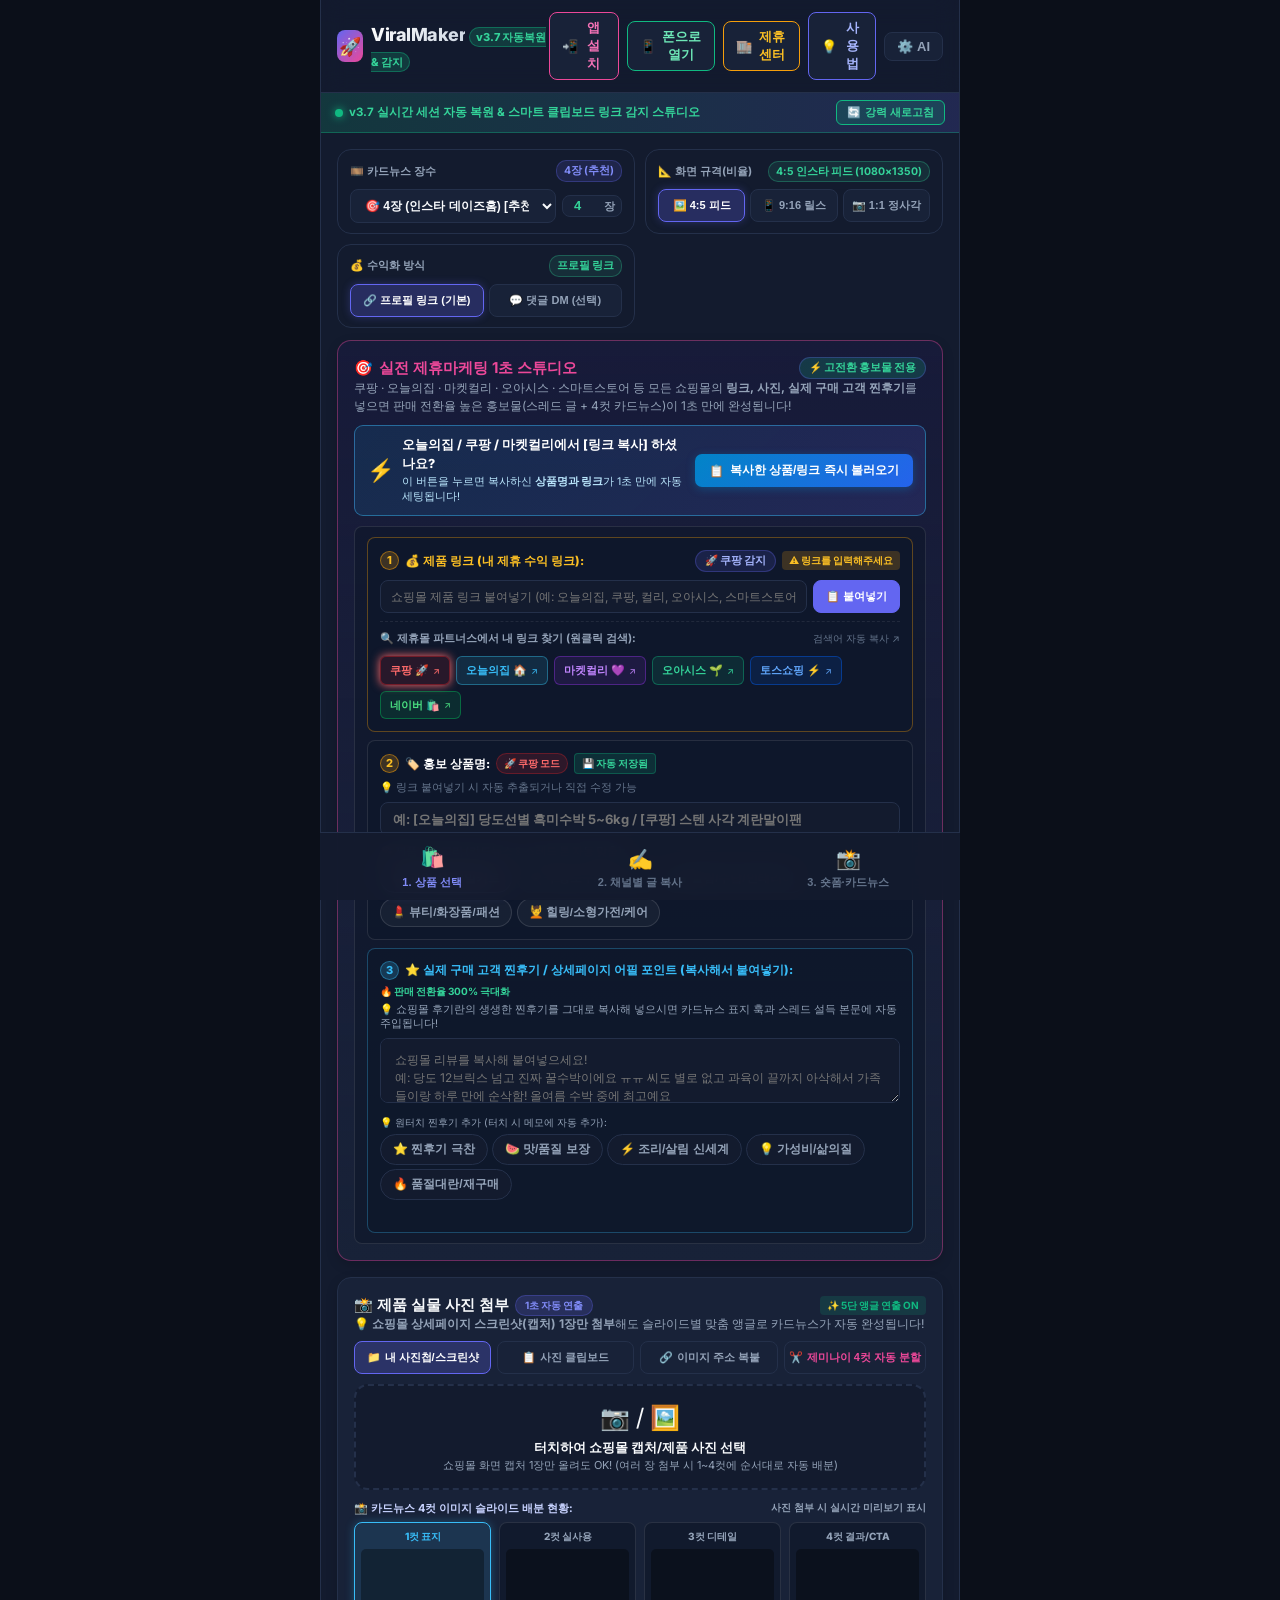
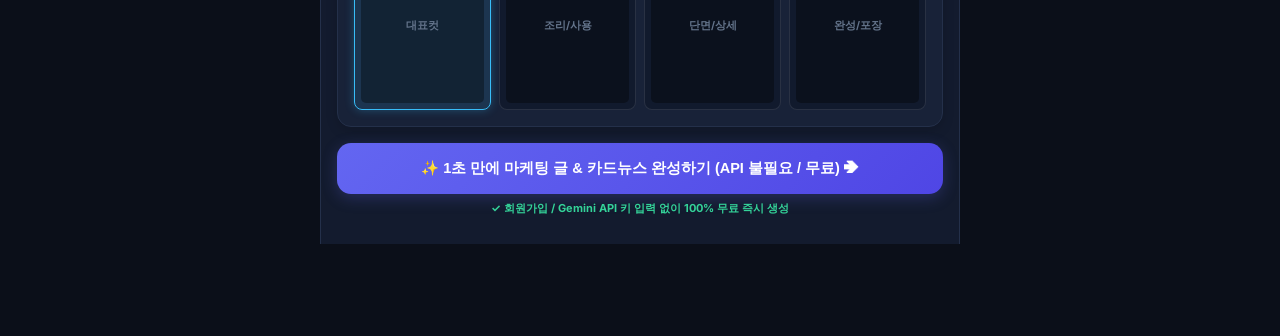
==== commit bbfb952d: "ViralMaker v3.7: 실시간 세션 자동 복원 & 스마트 클립보드 링크 감지 & 최근 작업 히스토리 (20260930_214532)" ====
--- a/index.html
+++ b/index.html
@@ -134,26 +134,24 @@
           </div>
         </div>
 
-        <!-- 🔥 홍보 상품 & 5대 제휴쇼핑몰 올인원 설정 카드 -->
+        <!-- 🎯 실전 제휴마케팅 1초 스튜디오 카드 -->
         <div id="panel-mode-preset" class="section-card preset-hero-card">
           <div class="section-title" style="margin-bottom: 6px;">
             <span style="display: flex; align-items: center; gap: 6px; color: var(--accent-pink);">
-              🔥 <strong>홍보 상품 &amp; 5대 제휴쇼핑몰 설정</strong>
+              🎯 <strong>실전 제휴마케팅 1초 스튜디오</strong>
             </span>
-            <button type="button" class="btn-header" id="btn-random-pick" style="font-size: 11px; padding: 4px 10px; color: var(--primary-light);">
-              🎲 랜덤 추천 1초 픽
-            </button>
-          </div>
-          <p class="section-desc" style="margin-bottom: 8px;">
-            SNS 화제의 검증 추천템을 터치만 하거나, 내가 직접 홍보하고 싶은 상품명과 링크를 자유롭게 입력하세요!
+            <span class="platform-pill" style="background: rgba(16, 185, 129, 0.2); color: #34d399; font-size: 10.5px;">⚡ 고전환 홍보물 전용</span>
+          </div>
+          <p class="section-desc" style="margin-bottom: 10px;">
+            쿠팡 · 오늘의집 · 마켓컬리 · 오아시스 · 스마트스토어 등 모든 쇼핑몰의 <strong>링크, 사진, 실제 구매 고객 찐후기</strong>를 넣으면 판매 전환율 높은 홍보물(스레드 글 + 4컷 카드뉴스)이 1초 만에 완성됩니다!
           </p>
 
-          <!-- ⚡ 1초 원클릭 링크/공유문구 가져오기 바 (브라우저 권한 차단 완벽 해결) -->
+          <!-- ⚡ 1초 원클릭 링크/공유문구 가져오기 바 -->
           <div id="quick-import-card" class="quick-import-card" style="margin-bottom: 10px; background: linear-gradient(135deg, rgba(14, 165, 233, 0.12), rgba(99, 102, 241, 0.16)); border: 1.5px solid rgba(56, 189, 248, 0.45); border-radius: 9px; padding: 10px 12px; display: flex; align-items: center; justify-content: space-between; flex-wrap: wrap; gap: 8px;">
             <div style="display: flex; align-items: center; gap: 8px; flex: 1; min-width: 220px;">
               <span style="font-size: 22px;">⚡</span>
               <div>
-                <div style="font-size: 12.5px; font-weight: 800; color: #fff;">오늘의집 / 쿠팡에서 [링크 복사] 하셨나요?</div>
+                <div style="font-size: 12.5px; font-weight: 800; color: #fff;">오늘의집 / 쿠팡 / 마켓컬리에서 [링크 복사] 하셨나요?</div>
                 <div style="font-size: 10.5px; color: #bae6fd;">이 버튼을 누르면 복사하신 <strong>상품명과 링크</strong>가 1초 만에 자동 세팅됩니다!</div>
               </div>
             </div>
@@ -181,11 +179,11 @@
             </div>
           </div>
 
-          <!-- 🕒 v3.7 최근 작업/조회한 상품 히스토리 퀵 바 -->
+          <!-- 🕒 최근 작업한 상품 히스토리 바 -->
           <div id="recent-history-section" class="recent-history-section" style="display: none;">
             <div style="display: flex; justify-content: space-between; align-items: center; margin-bottom: 6px;">
               <span style="font-size: 11px; font-weight: 800; color: #38bdf8; display: flex; align-items: center; gap: 4px;">
-                <span>🕒 최근 본/작업한 상품:</span>
+                <span>🕒 최근 작업한 상품:</span>
                 <span id="recent-history-count" style="font-size: 10px; color: #94a3b8; font-weight: 700;"></span>
               </span>
               <button type="button" id="btn-clear-recent-history" style="font-size: 10px; color: #71717a; background: none; border: none; cursor: pointer; text-decoration: underline; padding: 0;">
@@ -197,96 +195,89 @@
             </div>
           </div>
 
-          <!-- 🏬 5대 제휴쇼핑몰 전용관 바로가기 필터 탭 -->
-          <div style="margin-bottom: 8px; background: rgba(245, 158, 11, 0.05); border: 1px solid rgba(245, 158, 11, 0.2); border-radius: 8px; padding: 8px 10px;">
-            <div style="display: flex; justify-content: space-between; align-items: center; margin-bottom: 6px;">
-              <span style="font-size: 11px; font-weight: 800; color: #fbbf24;">🏬 제휴쇼핑몰별 추천템 모아보기:</span>
-              <button type="button" id="btn-quick-open-affiliate-guide" style="font-size: 10.5px; color: #38bdf8; background: none; border: none; cursor: pointer; text-decoration: underline; padding: 0; font-weight: 700;">
-                💡 5대 제휴몰 링크 따는 법 ↗
-              </button>
-            </div>
-            <div class="platform-filter-bar" id="platform-filter-group">
-              <button type="button" class="platform-filter-chip active" data-platform="all">🌟 전체 몰</button>
-              <button type="button" class="platform-filter-chip" data-platform="ohou">🏠 오늘의집 큐레이터</button>
-              <button type="button" class="platform-filter-chip" data-platform="kurly">💜 마켓컬리 샛별배송</button>
-              <button type="button" class="platform-filter-chip" data-platform="oasis">🌱 오아시스 새벽배송</button>
-              <button type="button" class="platform-filter-chip" data-platform="toss">⚡ 토스쇼핑 쉐어링크</button>
-              <button type="button" class="platform-filter-chip" data-platform="coupang">🚀 쿠팡 파트너스</button>
-            </div>
-          </div>
-
-          <!-- 카테고리 탭 (전체, 레시피/조리도구, 살림/수납, 자취/꿀템) -->
-          <div class="category-scroll-row" id="category-filter-group">
-            <button type="button" class="viral-cat-btn active" data-cat="all">✨ 전체 카테고리</button>
-            <button type="button" class="viral-cat-btn" data-cat="kitchen">🍳 레시피/조리도구</button>
-            <button type="button" class="viral-cat-btn" data-cat="living">🏠 살림/수납/청소</button>
-            <button type="button" class="viral-cat-btn" data-cat="lifestyle">🛋️ 자취/삶의질</button>
-          </div>
-
-          <!-- 추천템 칩 리스트 (동적 렌더링) -->
-          <div id="viral-items-container" class="preset-chips" style="flex-wrap: wrap; margin-bottom: 8px;">
-            <!-- JS 동적 렌더링 -->
-          </div>
-
           <!-- 선택 및 수정 가능한 상품 상세 정보 박스 -->
           <div id="viral-selected-info" class="selected-product-summary">
-            <!-- 1. 상품명 (추천템 클릭 시 자동 입력, 직접 타이핑 수정 가능) -->
-            <div class="selected-product-header" style="flex-direction: column; align-items: stretch; gap: 6px;">
-              <div style="display: flex; justify-content: space-between; align-items: center; flex-wrap: wrap; gap: 6px;">
+            <!-- [1단계] 💰 내 제휴 링크 & 수익 플랫폼 감지 -->
+            <div class="step-card" style="background: rgba(15, 23, 42, 0.65); border: 1px solid rgba(245, 158, 11, 0.35); border-radius: 8px; padding: 12px;">
+              <div style="display: flex; justify-content: space-between; align-items: center; margin-bottom: 8px; flex-wrap: wrap; gap: 4px;">
+                <label for="product-link" id="label-mode-a-link-title" style="font-size: 12px; font-weight: 800; color: #fbbf24; cursor: pointer; display: flex; align-items: center; gap: 6px;">
+                  <span class="step-num-badge">1</span>
+                  <span>💰 제품 링크 (내 제휴 수익 링크):</span>
+                </label>
+                <div style="display: flex; align-items: center; gap: 6px;">
+                  <span id="mode-b-detected-badge" class="platform-pill" style="font-size: 10.5px;">🚀 쿠팡 감지</span>
+                  <span id="badge-mode-a-link-status" style="font-size: 10px; font-weight: 700; padding: 2px 7px; border-radius: 4px; background: rgba(245, 158, 11, 0.2); color: #fbbf24;">⚠️ 링크를 입력해주세요</span>
+                </div>
+              </div>
+              <div style="display: flex; gap: 6px;">
+                <input type="url" id="product-link" class="input-control" style="font-size: 12px; padding: 8px 10px;" placeholder="쇼핑몰 제품 링크 붙여넣기 (예: 오늘의집, 쿠팡, 컬리, 오아시스, 스마트스토어 링크)" value="" required>
+                <!-- 호환용 숨김 입력 필드 -->
+                <input type="hidden" id="input-mode-a-real-link" value="">
+                <button type="button" id="btn-paste-mode-a-real-link" class="btn-header" style="font-size: 11px; padding: 6px 12px; white-space: nowrap; font-weight: 700; background: var(--primary); color: #fff; border-color: var(--primary);">📋 붙여넣기</button>
+              </div>
+              
+              <!-- 5대 제휴몰 내 링크 검색 툴바 -->
+              <div class="platform-search-toolbar" style="margin-top: 8px; border-top: 1px dashed rgba(255, 255, 255, 0.08); padding-top: 8px;">
+                <div style="display: flex; justify-content: space-between; align-items: center; margin-bottom: 4px;">
+                  <span class="platform-search-label" style="font-size: 11px; font-weight: 700; color: #94a3b8;">🔍 제휴몰 파트너스에서 내 링크 찾기 (원클릭 검색):</span>
+                  <span style="font-size: 10px; color: var(--text-dim);">검색어 자동 복사 ↗</span>
+                </div>
+                <div id="platform-search-buttons" class="platform-btn-row">
+                  <!-- JS 동적 생성 -->
+                </div>
+              </div>
+            </div>
+
+            <!-- [2단계] 🏷️ 제품명 & 홍보 카테고리 -->
+            <div class="step-card" style="background: rgba(15, 23, 42, 0.65); border: 1px solid rgba(255, 255, 255, 0.1); border-radius: 8px; padding: 12px;">
+              <div style="display: flex; justify-content: space-between; align-items: center; margin-bottom: 6px; flex-wrap: wrap; gap: 6px;">
                 <label for="input-product-name" style="font-size: 12px; font-weight: 800; color: #fff; display: flex; align-items: center; gap: 6px; cursor: pointer;">
+                  <span class="step-num-badge">2</span>
                   <span>🏷️ 홍보 상품명:</span>
                   <span id="selected-platform-badge" class="platform-mini-badge">🚀 쿠팡 모드</span>
                   <span id="session-save-badge" class="session-save-badge" title="모든 작업 내용이 기기에 실시간 자동 저장됩니다">💾 자동 저장됨</span>
                 </label>
-                <span class="platform-search-hint">💡 추천템 클릭 시 자동 채워지며, 원하는 상품명으로 직접 수정 가능합니다</span>
-              </div>
-              <input type="text" id="input-product-name" class="input-control" style="font-size: 13px; font-weight: 700; padding: 8px 12px;" placeholder="예: 사각 딥 계란말이팬 (직접 입력 가능)" value="사각 딥 계란말이팬">
-              <span id="selected-viral-title" style="display: none;">사각 딥 계란말이팬</span>
-            </div>
-            
-            <!-- 2. 5대 제휴몰에서 내 링크 찾기 버튼 모음 -->
-            <div class="platform-search-toolbar" style="margin-top: 10px;">
-              <span class="platform-search-label">🔍 5대 제휴몰에서 내 링크 찾기 (원클릭 검색창 열기):</span>
-              <div id="platform-search-buttons" class="platform-btn-row">
-                <!-- JS 동적 생성 -->
-              </div>
-            </div>
-
-            <!-- 3. 내 제휴마케팅 링크 (수익 입금용) -->
-            <div class="affiliate-link-swap-box" style="margin-top: 10px; background: rgba(245, 158, 11, 0.08); border: 1px dashed rgba(245, 158, 11, 0.4); border-radius: 8px; padding: 10px 12px;">
-              <div style="display: flex; justify-content: space-between; align-items: center; margin-bottom: 6px; flex-wrap: wrap; gap: 4px;">
-                <label for="product-link" id="label-mode-a-link-title" style="font-size: 11.5px; font-weight: 700; color: #fbbf24; cursor: pointer;">
-                  💰 내 제휴마케팅 링크 (수익 입금용):
+                <span class="platform-search-hint">💡 링크 붙여넣기 시 자동 추출되거나 직접 수정 가능</span>
+              </div>
+              <input type="text" id="input-product-name" class="input-control" style="font-size: 13px; font-weight: 700; padding: 8px 12px;" placeholder="예: [오늘의집] 당도선별 흑미수박 5~6kg / [쿠팡] 스텐 사각 계란말이팬" value="">
+              <span id="selected-viral-title" style="display: none;"></span>
+
+              <!-- 바이럴 카테고리/톤 선택 버튼 바 -->
+              <div style="margin-top: 8px;">
+                <span style="font-size: 10.5px; color: #94a3b8; font-weight: 700; display: block; margin-bottom: 4px;">🎯 제품 카테고리 (카드뉴스 &amp; 스레드 톤 자동 맞춤):</span>
+                <div class="product-cat-bar" id="product-category-selector" style="display: flex; gap: 5px; flex-wrap: wrap;">
+                  <button type="button" class="product-cat-chip active" data-cat="food_diet">🍉 과일/식품/밀키트</button>
+                  <button type="button" class="product-cat-chip" data-cat="kitchen_tool">🍳 주방도구/조리용품</button>
+                  <button type="button" class="product-cat-chip" data-cat="living">🏠 살림/수납/인테리어</button>
+                  <button type="button" class="product-cat-chip" data-cat="beauty">💄 뷰티/화장품/패션</button>
+                  <button type="button" class="product-cat-chip" data-cat="selfcare_tech">💆 힐링/소형가전/케어</button>
+                </div>
+              </div>
+            </div>
+
+            <!-- [3단계] ⭐ 실제 고객 찐후기 & 어필 포인트 (가장 중요한 바이럴 치트키!) -->
+            <div class="step-card" style="background: rgba(15, 23, 42, 0.65); border: 1px solid rgba(56, 189, 248, 0.3); border-radius: 8px; padding: 12px;">
+              <div style="display: flex; justify-content: space-between; align-items: center; margin-bottom: 4px; flex-wrap: wrap; gap: 4px;">
+                <label for="product-memo" class="input-label" style="font-size: 12px; font-weight: 800; color: #38bdf8; display: flex; align-items: center; gap: 6px; margin-bottom: 0;">
+                  <span class="step-num-badge" style="background: rgba(56, 189, 248, 0.2); color: #38bdf8; border-color: rgba(56, 189, 248, 0.4);">3</span>
+                  <span>⭐ 실제 구매 고객 찐후기 / 상세페이지 어필 포인트 (복사해서 붙여넣기):</span>
                 </label>
-                <div style="display: flex; align-items: center; gap: 6px;">
-                  <span id="mode-b-detected-badge" class="platform-pill" style="font-size: 10px;">🚀 쿠팡 감지</span>
-                  <span id="badge-mode-a-link-status" style="font-size: 10px; font-weight: 700; padding: 2px 7px; border-radius: 4px; background: rgba(245, 158, 11, 0.2); color: #fbbf24;">⚠️ 샘플 링크 (교체 권장)</span>
-                </div>
-              </div>
-              <div style="display: flex; gap: 6px;">
-                <input type="url" id="product-link" class="input-control" style="font-size: 11.5px; padding: 7px 10px;" placeholder="내 제휴 링크 붙여넣기 (예: 오늘의집, 컬리, 오아시스, 토스, 쿠팡 링크)" value="https://link.coupang.com/a/sample-eggpan" required>
-                <!-- 호환용 숨김 입력 필드 -->
-                <input type="hidden" id="input-mode-a-real-link" value="https://link.coupang.com/a/sample-eggpan">
-                <button type="button" id="btn-paste-mode-a-real-link" class="btn-header" style="font-size: 11px; padding: 6px 12px; white-space: nowrap; font-weight: 700; background: var(--primary); color: #fff; border-color: var(--primary);">📋 붙여넣기</button>
-              </div>
-              <div id="tip-mode-a-link" style="font-size: 10.5px; color: var(--text-dim); margin-top: 6px; line-height: 1.4;">
-                💡 <strong>수익 보장 팁:</strong> 위 검색 버튼을 눌러 해당 제휴몰에서 내 파트너스 링크를 복사해 넣으세요! 내 링크가 들어가야 구매 발생 시 수수료가 내 통장으로 입금됩니다.
-              </div>
-            </div>
-
-            <!-- 4. 핵심 장점 / 어필 메모 & 1초 터치 키워드 칩 -->
-            <div style="margin-top: 10px;">
-              <label for="product-memo" class="input-label" style="font-size: 11.5px; margin-bottom: 4px;">
-                <span>✍️ 제품 핵심 장점 / 어필 포인트 메모</span>
-              </label>
-              <textarea id="product-memo" class="textarea-control" style="min-height: 55px; font-size: 12px;" placeholder="예: 똥손도 호텔 조식 비주얼 계란말이 3분 컷! 세라믹 논스틱 코팅이라 기름 조금만 둘러도 스르륵 말림"></textarea>
+                <span style="font-size: 10px; color: #34d399; font-weight: 700;">🔥 판매 전환율 300% 극대화</span>
+              </div>
+              <p style="font-size: 10.5px; color: #94a3b8; margin: 0 0 6px 0; line-height: 1.4;">
+                💡 쇼핑몰 후기란의 생생한 찐후기를 그대로 복사해 넣으시면 카드뉴스 표지 훅과 스레드 설득 본문에 자동 주입됩니다!
+              </p>
+              <textarea id="product-memo" class="textarea-control" style="min-height: 65px; font-size: 12px; line-height: 1.5;" placeholder="쇼핑몰 리뷰를 복사해 붙여넣으세요!&#10;예: 당도 12브릭스 넘고 진짜 꿀수박이에요 ㅠㅠ 씨도 별로 없고 과육이 끝까지 아삭해서 가족들이랑 하루 만에 순삭함! 올여름 수박 중에 최고예요"></textarea>
+
+              <!-- 1초 터치 찐후기/어필 키워드 칩 -->
               <div style="margin-top: 6px;">
-                <span style="font-size: 10.5px; color: var(--text-muted); display: block; margin-bottom: 4px;">💡 1초 터치 키워드 (타자 없이 터치로 자동 입력):</span>
+                <span style="font-size: 10px; color: var(--text-muted); display: block; margin-bottom: 4px;">💡 원터치 찐후기 추가 (터치 시 메모에 자동 추가):</span>
                 <div class="preset-chips" id="quick-memo-chips" style="flex-wrap: wrap; gap: 4px;">
-                  <button type="button" class="preset-chip quick-memo-chip" data-memo="삶의 질 수직상승, 시간·설거지 절약, 컴팩트 수납">✨ 삶의질/절약</button>
-                  <button type="button" class="preset-chip quick-memo-chip" data-memo="가성비 끝판왕, 원터치 1초 완성, 자취생 필수템">⚡ 1초 가성비</button>
-                  <button type="button" class="preset-chip quick-memo-chip" data-memo="SNS 품절대란 화제템, 실물 퀄리티 대박, 후기 폭발">🔥 SNS 품절대란</button>
-                  <button type="button" class="preset-chip quick-memo-chip" data-memo="초간단 요리 치트키, 논스틱 코팅, 세척 간편">🍳 요리/살림 치트키</button>
+                  <button type="button" class="preset-chip quick-memo-chip" data-memo="솔직히 반신반의했는데 인생템 등극.. 후기 좋은 이유가 있었음">⭐ 찐후기 극찬</button>
+                  <button type="button" class="preset-chip quick-memo-chip" data-memo="당도 보장이라 설탕 뿌린 줄.. 끝까지 아삭하고 꿀맛">🍉 맛/품질 보장</button>
+                  <button type="button" class="preset-chip quick-memo-chip" data-memo="똥손도 3분 만에 호텔 비주얼 완성! 코팅력 대박">⚡ 조리/살림 신세계</button>
+                  <button type="button" class="preset-chip quick-memo-chip" data-memo="이 가격에 이 퀄리티 실화? 진작 살 걸 시간/돈 아낌">💡 가성비/삶의질</button>
+                  <button type="button" class="preset-chip quick-memo-chip" data-memo="자꾸 품절돼서 알림 뜨자마자 재구매함! 온가족 대만족">🔥 품절대란/재구매</button>
                 </div>
               </div>
             </div>
@@ -347,9 +338,35 @@
             <div id="upload-prompt">
               <div style="font-size: 24px; margin-bottom: 2px;">📷 / 🖼️</div>
               <div style="font-size: 13px; font-weight: 700; color: var(--text-main);">터치하여 쇼핑몰 캡처/제품 사진 선택</div>
-              <div style="font-size: 11px; color: var(--text-muted);">쇼핑몰 화면 캡처 1장만 올려도 OK! (사진이 없어도 추천템 선택 시 감성 실사 배경 자동 탑재 ✨)</div>
+              <div style="font-size: 11px; color: var(--text-muted);">쇼핑몰 화면 캡처 1장만 올려도 OK! (여러 장 첨부 시 1~4컷에 순서대로 자동 배분)</div>
             </div>
           </label>
+
+          <!-- 🖼️ 4컷 슬라이드 배분 미리보기 바 (다중 이미지 1~4컷 확인) -->
+          <div id="multi-photo-slots-wrapper" style="margin-top: 10px;">
+            <div style="display: flex; justify-content: space-between; align-items: center; margin-bottom: 6px;">
+              <span style="font-size: 11px; font-weight: 700; color: #c7d2fe;">📸 카드뉴스 4컷 이미지 슬라이드 배분 현황:</span>
+              <span id="multi-photo-status-badge" style="font-size: 10px; color: #34d399; font-weight: 600;">1장으로 4단 앵글 자동 연출 중</span>
+            </div>
+            <div class="multi-photo-slots" id="multi-photo-slots">
+              <div class="photo-slot active" data-slot="0" title="1번 슬라이드: 대표/표지 컷">
+                <div class="slot-badge">1컷 표지</div>
+                <div class="slot-img-wrap" id="slot-thumb-0"><span class="slot-text">대표컷</span></div>
+              </div>
+              <div class="photo-slot" data-slot="1" title="2번 슬라이드: 실사용/조리 컷">
+                <div class="slot-badge">2컷 실사용</div>
+                <div class="slot-img-wrap" id="slot-thumb-1"><span class="slot-text">조리/사용</span></div>
+              </div>
+              <div class="photo-slot" data-slot="2" title="3번 슬라이드: 디테일/단면/성분 컷">
+                <div class="slot-badge">3컷 디테일</div>
+                <div class="slot-img-wrap" id="slot-thumb-2"><span class="slot-text">단면/상세</span></div>
+              </div>
+              <div class="photo-slot" data-slot="3" title="4번 슬라이드: 완성/패키지/CTA 컷">
+                <div class="slot-badge">4컷 결과/CTA</div>
+                <div class="slot-img-wrap" id="slot-thumb-3"><span class="slot-text">완성/포장</span></div>
+              </div>
+            </div>
+          </div>
 
           <!-- 🤖 AI 비전 이미지 분석 액션 바 (사진 업로드 시 선택형 표시) -->
           <div id="vision-action-panel" style="display: none; margin-top: 10px; background: rgba(99, 102, 241, 0.06); border: 1px dashed rgba(99, 102, 241, 0.35); border-radius: 8px; padding: 10px 12px;">
--- a/css/style.css
+++ b/css/style.css
@@ -470,6 +470,130 @@
   box-shadow: 0 0 10px rgba(255, 107, 107, 0.25);
 }
 
+/* 🎯 실전 4단계 스튜디오 스텝 뱃지 */
+.step-num-badge {
+  display: inline-flex;
+  align-items: center;
+  justify-content: center;
+  width: 19px;
+  height: 19px;
+  border-radius: 50%;
+  background: rgba(245, 158, 11, 0.2);
+  color: #fbbf24;
+  border: 1px solid rgba(245, 158, 11, 0.5);
+  font-size: 11px;
+  font-weight: 800;
+  line-height: 1;
+}
+
+/* 🏷️ 제품 카테고리 톤 선택 칩 */
+.product-cat-bar {
+  display: flex;
+  gap: 6px;
+  flex-wrap: wrap;
+}
+
+.product-cat-chip {
+  padding: 6px 11px;
+  font-size: 11.5px;
+  font-weight: 700;
+  border-radius: 20px;
+  border: 1px solid rgba(255, 255, 255, 0.12);
+  background: rgba(255, 255, 255, 0.04);
+  color: var(--text-muted);
+  cursor: pointer;
+  transition: all 0.2s cubic-bezier(0.16, 1, 0.3, 1);
+  user-select: none;
+  display: inline-flex;
+  align-items: center;
+  gap: 4px;
+}
+
+.product-cat-chip:hover {
+  border-color: rgba(255, 255, 255, 0.3);
+  color: #ffffff;
+  transform: translateY(-1px);
+}
+
+.product-cat-chip.active {
+  background: linear-gradient(135deg, rgba(99, 102, 241, 0.3), rgba(236, 72, 153, 0.25));
+  border-color: #a5b4fc;
+  color: #ffffff;
+  box-shadow: 0 0 12px rgba(99, 102, 241, 0.35);
+  font-weight: 800;
+}
+
+/* 📸 4컷 슬라이드 이미지 배분 슬롯 */
+.multi-photo-slots {
+  display: grid;
+  grid-template-columns: repeat(4, 1fr);
+  gap: 8px;
+}
+
+.photo-slot {
+  background: rgba(15, 23, 42, 0.7);
+  border: 1.5px solid rgba(255, 255, 255, 0.1);
+  border-radius: 8px;
+  padding: 6px;
+  text-align: center;
+  cursor: pointer;
+  transition: all 0.2s cubic-bezier(0.16, 1, 0.3, 1);
+  position: relative;
+}
+
+.photo-slot:hover {
+  border-color: rgba(56, 189, 248, 0.6);
+  transform: translateY(-2px);
+  box-shadow: 0 4px 12px rgba(0, 0, 0, 0.3);
+}
+
+.photo-slot.active {
+  border-color: #38bdf8;
+  background: rgba(56, 189, 248, 0.12);
+  box-shadow: 0 0 10px rgba(56, 189, 248, 0.3);
+}
+
+.slot-badge {
+  font-size: 10px;
+  font-weight: 800;
+  color: #94a3b8;
+  margin-bottom: 5px;
+  white-space: nowrap;
+}
+
+.photo-slot.active .slot-badge {
+  color: #38bdf8;
+}
+
+.slot-img-wrap {
+  width: 100%;
+  aspect-ratio: 4 / 5;
+  background: rgba(0, 0, 0, 0.35);
+  border-radius: 5px;
+  display: flex;
+  align-items: center;
+  justify-content: center;
+  overflow: hidden;
+  position: relative;
+}
+
+.slot-img-wrap img {
+  width: 100%;
+  height: 100%;
+  object-fit: cover;
+  transition: transform 0.2s ease;
+}
+
+.slot-img-wrap:hover img {
+  transform: scale(1.05);
+}
+
+.slot-text {
+  font-size: 10.5px;
+  color: #64748b;
+  font-weight: 700;
+}
+
 /* 🏬 5대 제휴센터 모달 카드 */
 .affiliate-modal-card {
   max-width: 520px;
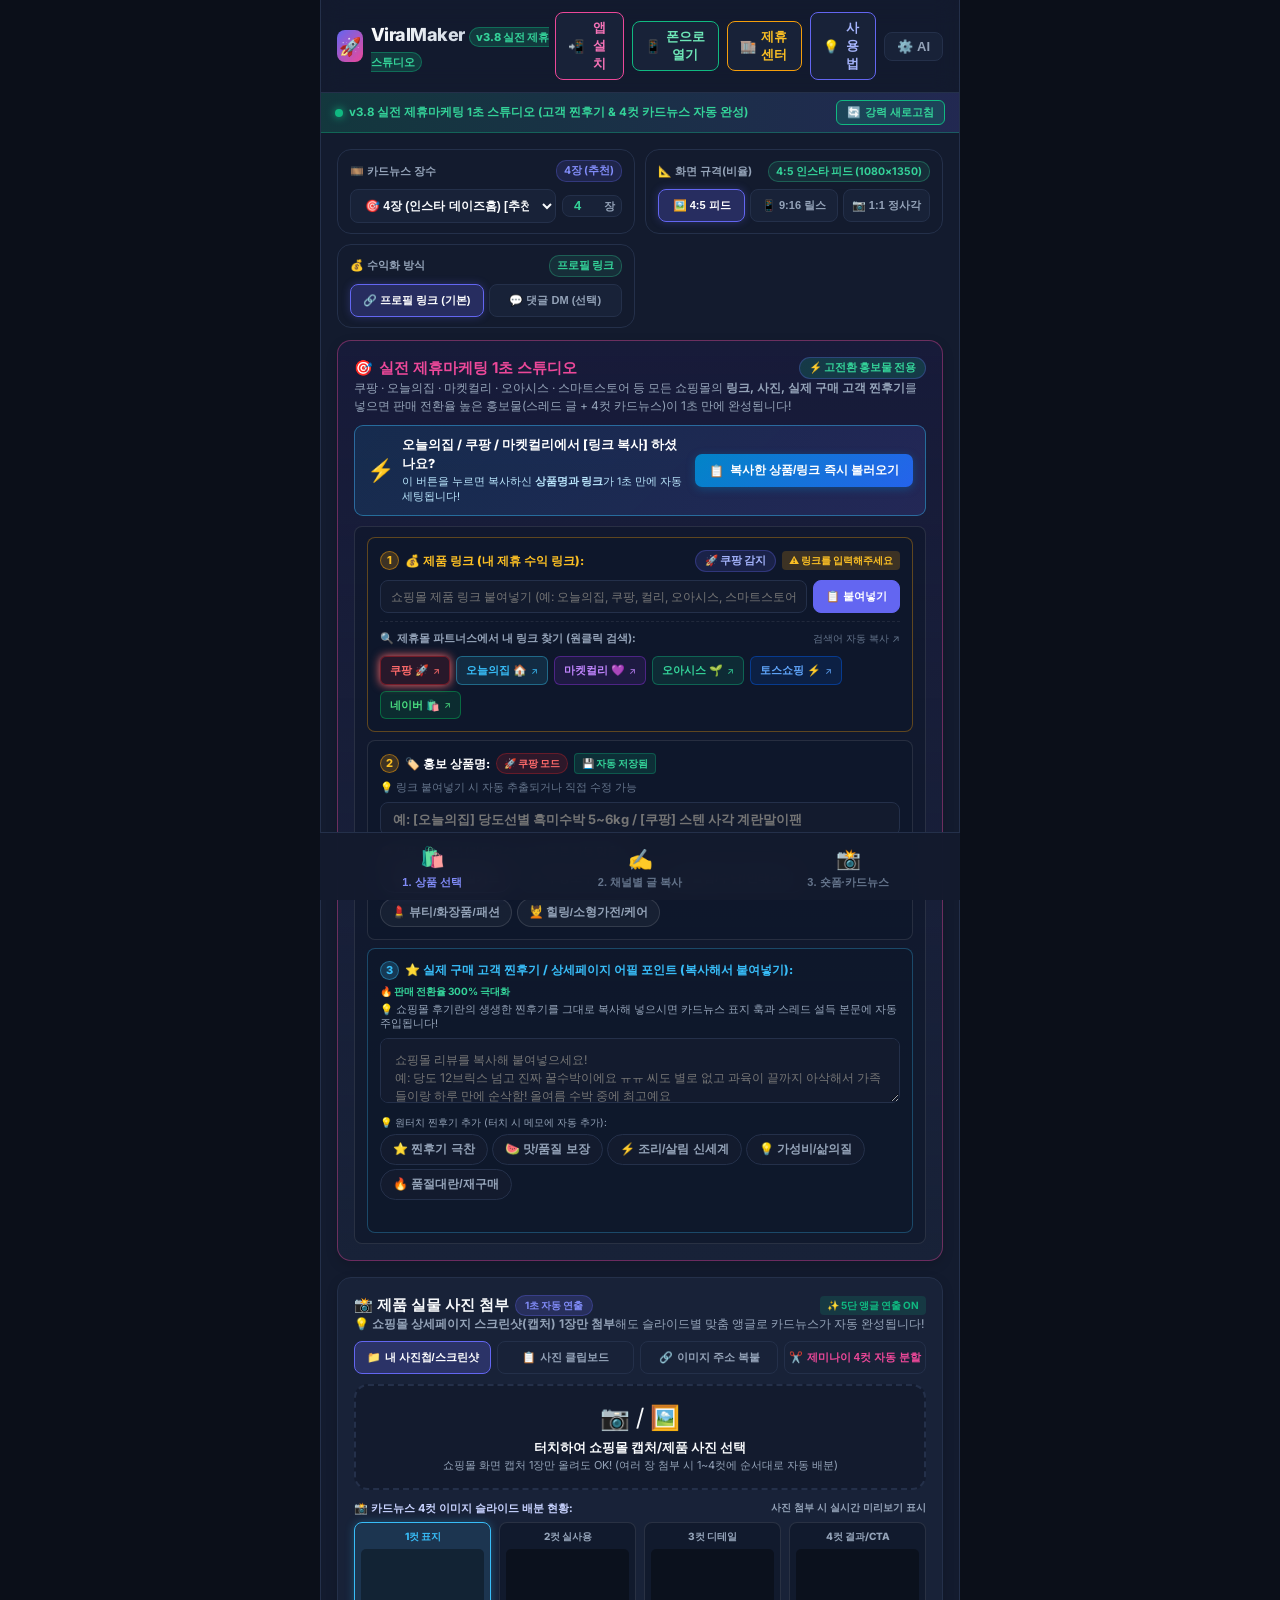
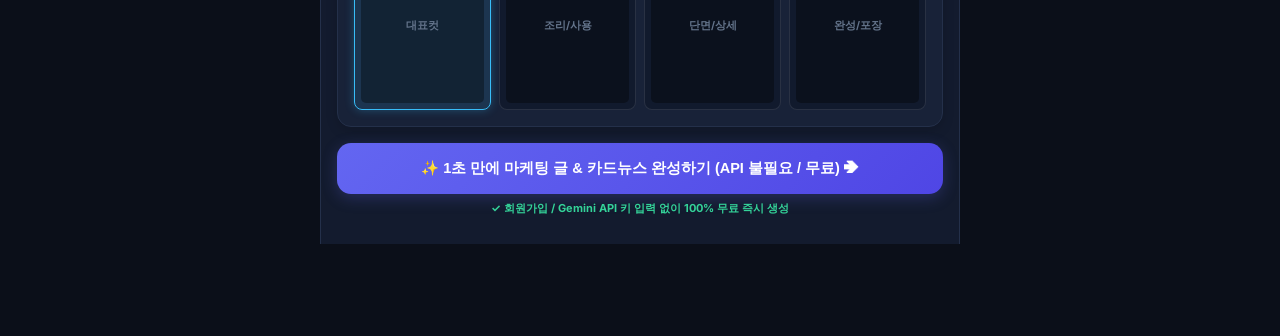
==== commit 26cf3f0c: "ViralMaker v3.8: 실전 제휴마케팅 1초 스튜디오 & 고객 찐후기 4컷 카드뉴스 엔진 (20260930_214743)" ====
--- a/index.html
+++ b/index.html
@@ -40,7 +40,7 @@
         <div class="logo-icon">🚀</div>
         <div>
           <span class="logo-text">ViralMaker</span>
-          <span class="logo-badge" style="background: rgba(16, 185, 129, 0.2); color: #34d399; border-color: rgba(16, 185, 129, 0.4); font-weight: 800;">v3.7 자동복원 &amp; 감지</span>
+          <span class="logo-badge" style="background: rgba(16, 185, 129, 0.2); color: #34d399; border-color: rgba(16, 185, 129, 0.4); font-weight: 800;">v3.8 실전 제휴스튜디오</span>
         </div>
       </div>
       <div class="header-actions">
@@ -66,9 +66,9 @@
     <div style="background: linear-gradient(90deg, rgba(16, 185, 129, 0.18), rgba(99, 102, 241, 0.18)); border-bottom: 1px solid rgba(16, 185, 129, 0.35); padding: 7px 14px; font-size: 11.5px; color: #34d399; display: flex; justify-content: space-between; align-items: center; gap: 8px;">
       <div style="display: flex; align-items: center; gap: 6px;">
         <span style="display: inline-block; width: 8px; height: 8px; border-radius: 50%; background: #10B981; box-shadow: 0 0 8px #10B981;"></span>
-        <span><strong>v3.7 실시간 세션 자동 복원 &amp; 스마트 클립보드 링크 감지 스튜디오</strong></span>
+        <span><strong>v3.8 실전 제휴마케팅 1초 스튜디오 (고객 찐후기 &amp; 4컷 카드뉴스 자동 완성)</strong></span>
       </div>
-      <button type="button" id="btn-force-refresh" onclick="window.location.replace(window.location.origin + window.location.pathname + '?v=3.7_' + Date.now());" style="background: rgba(16, 185, 129, 0.18); border: 1px solid #10b981; color: #34d399; border-radius: 6px; padding: 4px 10px; font-size: 11px; font-weight: 800; cursor: pointer; display: flex; align-items: center; gap: 4px; white-space: nowrap;">
+      <button type="button" id="btn-force-refresh" onclick="window.location.replace(window.location.origin + window.location.pathname + '?v=3.8_' + Date.now());" style="background: rgba(16, 185, 129, 0.18); border: 1px solid #10b981; color: #34d399; border-radius: 6px; padding: 4px 10px; font-size: 11px; font-weight: 800; cursor: pointer; display: flex; align-items: center; gap: 4px; white-space: nowrap;">
         <span>🔄</span> <span>강력 새로고침</span>
       </button>
     </div>
@@ -1228,10 +1228,10 @@
 
   </div>
 
-  <!-- Scripts (캐시 방지 v3.7 적용) -->
-  <script src="js/templates.js?v=3.7"></script>
-  <script src="js/generator.js?v=3.7"></script>
-  <script src="js/cardnews.js?v=3.7"></script>
-  <script src="js/app.js?v=3.7"></script>
+  <!-- Scripts (캐시 방지 v3.8 적용) -->
+  <script src="js/templates.js?v=3.8"></script>
+  <script src="js/generator.js?v=3.8"></script>
+  <script src="js/cardnews.js?v=3.8"></script>
+  <script src="js/app.js?v=3.8"></script>
 </body>
 </html>
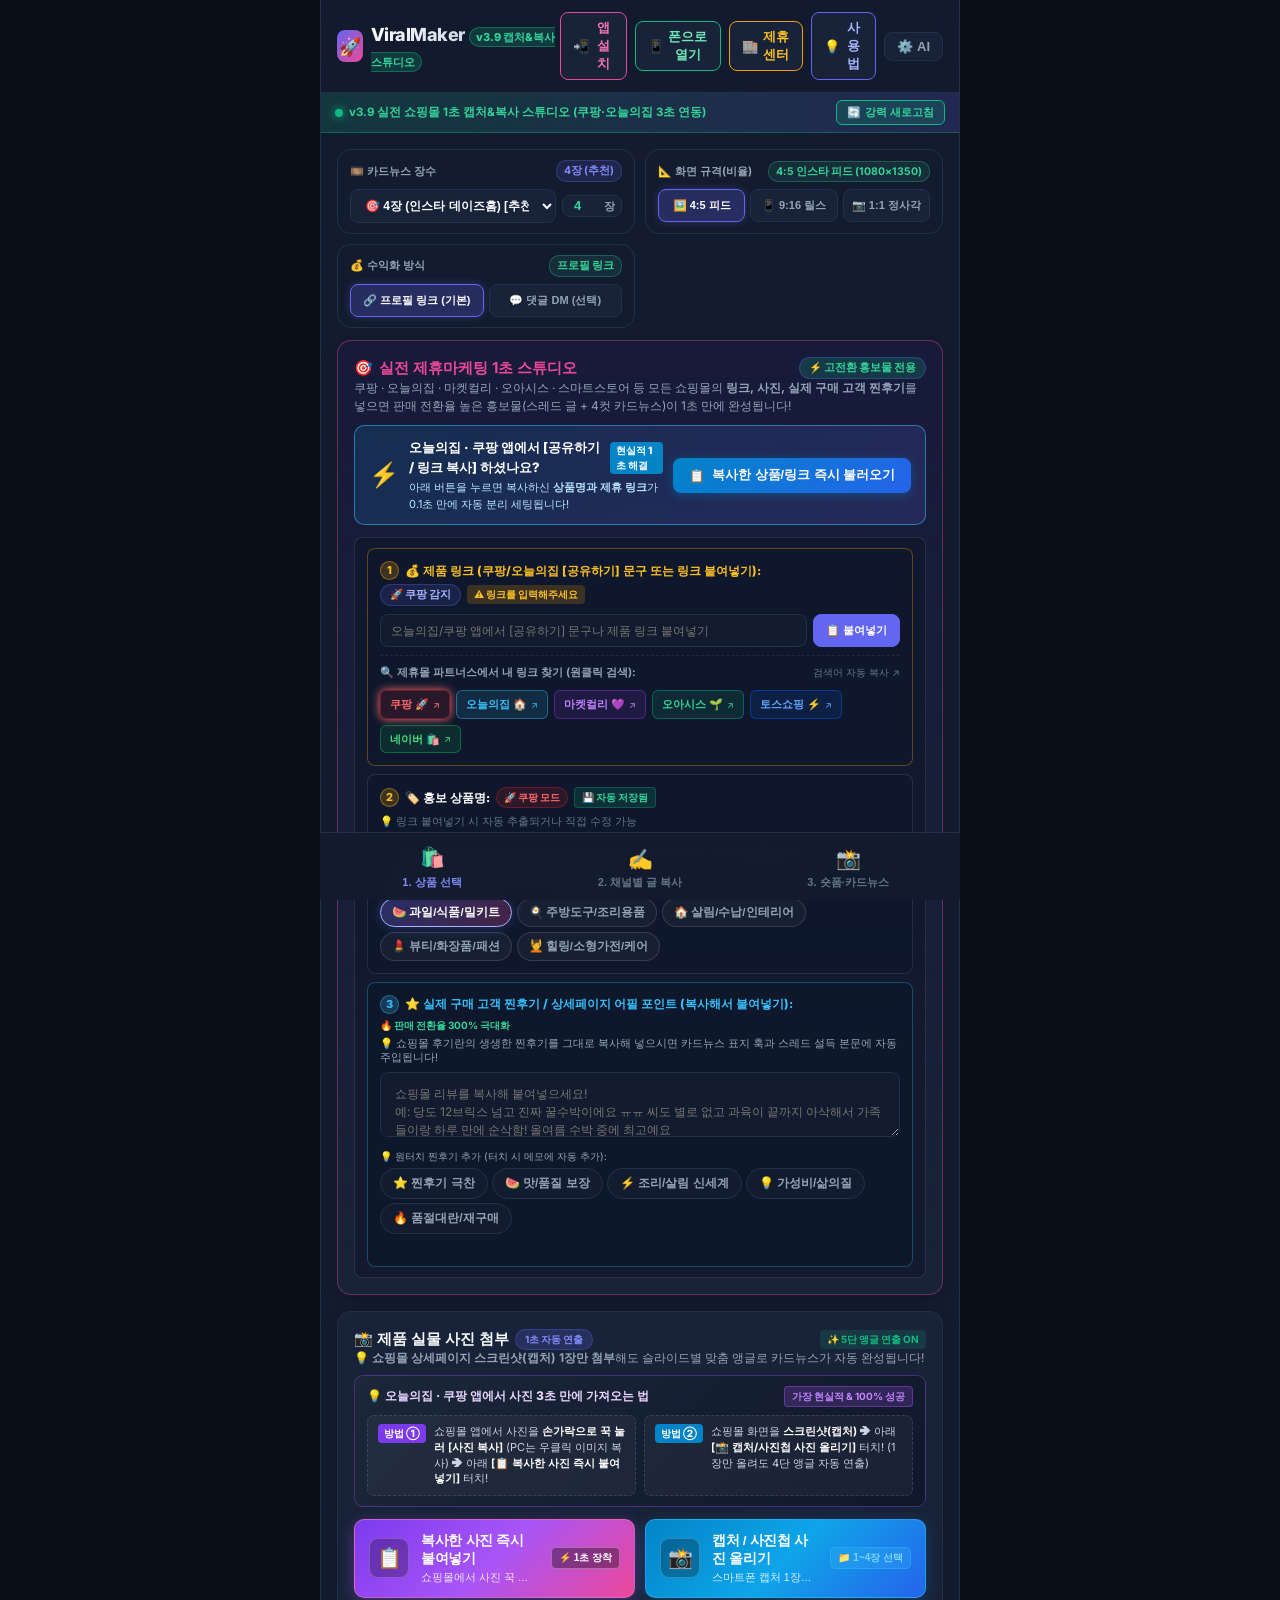
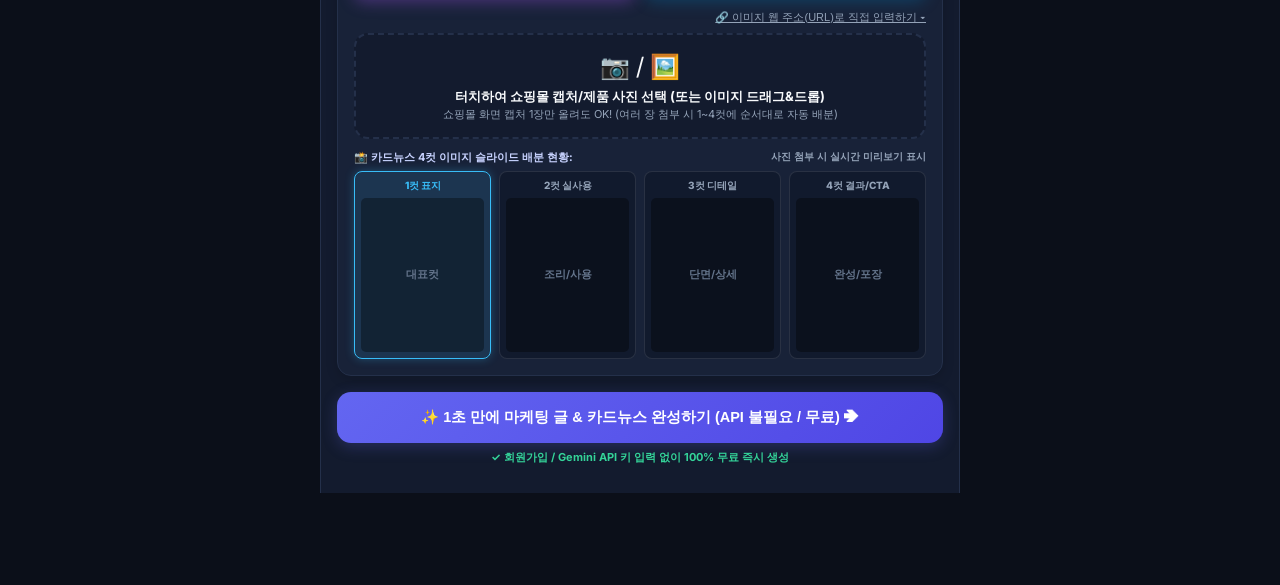
==== commit 4a90b4d3: "ViralMaker v3.9: 실전 쇼핑몰 1초 캡처&복사 스튜디오 & 쿠팡/오늘의집 3초 원터치 연동 (20261001_114857)" ====
--- a/index.html
+++ b/index.html
@@ -40,7 +40,7 @@
         <div class="logo-icon">🚀</div>
         <div>
           <span class="logo-text">ViralMaker</span>
-          <span class="logo-badge" style="background: rgba(16, 185, 129, 0.2); color: #34d399; border-color: rgba(16, 185, 129, 0.4); font-weight: 800;">v3.8 실전 제휴스튜디오</span>
+          <span class="logo-badge" style="background: rgba(16, 185, 129, 0.2); color: #34d399; border-color: rgba(16, 185, 129, 0.4); font-weight: 800;">v3.9 캡처&amp;복사 스튜디오</span>
         </div>
       </div>
       <div class="header-actions">
@@ -66,9 +66,9 @@
     <div style="background: linear-gradient(90deg, rgba(16, 185, 129, 0.18), rgba(99, 102, 241, 0.18)); border-bottom: 1px solid rgba(16, 185, 129, 0.35); padding: 7px 14px; font-size: 11.5px; color: #34d399; display: flex; justify-content: space-between; align-items: center; gap: 8px;">
       <div style="display: flex; align-items: center; gap: 6px;">
         <span style="display: inline-block; width: 8px; height: 8px; border-radius: 50%; background: #10B981; box-shadow: 0 0 8px #10B981;"></span>
-        <span><strong>v3.8 실전 제휴마케팅 1초 스튜디오 (고객 찐후기 &amp; 4컷 카드뉴스 자동 완성)</strong></span>
+        <span><strong>v3.9 실전 쇼핑몰 1초 캡처&amp;복사 스튜디오 (쿠팡·오늘의집 3초 연동)</strong></span>
       </div>
-      <button type="button" id="btn-force-refresh" onclick="window.location.replace(window.location.origin + window.location.pathname + '?v=3.8_' + Date.now());" style="background: rgba(16, 185, 129, 0.18); border: 1px solid #10b981; color: #34d399; border-radius: 6px; padding: 4px 10px; font-size: 11px; font-weight: 800; cursor: pointer; display: flex; align-items: center; gap: 4px; white-space: nowrap;">
+      <button type="button" id="btn-force-refresh" onclick="window.location.replace(window.location.origin + window.location.pathname + '?v=3.9_' + Date.now());" style="background: rgba(16, 185, 129, 0.18); border: 1px solid #10b981; color: #34d399; border-radius: 6px; padding: 4px 10px; font-size: 11px; font-weight: 800; cursor: pointer; display: flex; align-items: center; gap: 4px; white-space: nowrap;">
         <span>🔄</span> <span>강력 새로고침</span>
       </button>
     </div>
@@ -146,16 +146,21 @@
             쿠팡 · 오늘의집 · 마켓컬리 · 오아시스 · 스마트스토어 등 모든 쇼핑몰의 <strong>링크, 사진, 실제 구매 고객 찐후기</strong>를 넣으면 판매 전환율 높은 홍보물(스레드 글 + 4컷 카드뉴스)이 1초 만에 완성됩니다!
           </p>
 
-          <!-- ⚡ 1초 원클릭 링크/공유문구 가져오기 바 -->
-          <div id="quick-import-card" class="quick-import-card" style="margin-bottom: 10px; background: linear-gradient(135deg, rgba(14, 165, 233, 0.12), rgba(99, 102, 241, 0.16)); border: 1.5px solid rgba(56, 189, 248, 0.45); border-radius: 9px; padding: 10px 12px; display: flex; align-items: center; justify-content: space-between; flex-wrap: wrap; gap: 8px;">
-            <div style="display: flex; align-items: center; gap: 8px; flex: 1; min-width: 220px;">
-              <span style="font-size: 22px;">⚡</span>
+          <!-- ⚡ 실전 3초 완성 워크플로우 & 원클릭 복사 불러오기 바 -->
+          <div id="quick-import-card" class="quick-import-card" style="margin-bottom: 12px; background: linear-gradient(135deg, rgba(14, 165, 233, 0.14), rgba(99, 102, 241, 0.18)); border: 1.5px solid rgba(56, 189, 248, 0.55); border-radius: 10px; padding: 12px 14px; display: flex; align-items: center; justify-content: space-between; flex-wrap: wrap; gap: 10px;">
+            <div style="display: flex; align-items: center; gap: 10px; flex: 1; min-width: 240px;">
+              <span style="font-size: 24px;">⚡</span>
               <div>
-                <div style="font-size: 12.5px; font-weight: 800; color: #fff;">오늘의집 / 쿠팡 / 마켓컬리에서 [링크 복사] 하셨나요?</div>
-                <div style="font-size: 10.5px; color: #bae6fd;">이 버튼을 누르면 복사하신 <strong>상품명과 링크</strong>가 1초 만에 자동 세팅됩니다!</div>
-              </div>
-            </div>
-            <button type="button" id="btn-quick-import-shopping-link" class="btn-primary" style="background: linear-gradient(135deg, #0284c7, #2563eb); border: none; color: #fff; font-weight: 800; font-size: 12px; padding: 8px 14px; border-radius: 7px; cursor: pointer; display: flex; align-items: center; gap: 6px; box-shadow: 0 2px 8px rgba(2, 132, 199, 0.35); white-space: nowrap;">
+                <div style="font-size: 13px; font-weight: 800; color: #fff; display: flex; align-items: center; gap: 6px;">
+                  <span>오늘의집 · 쿠팡 앱에서 [공유하기 / 링크 복사] 하셨나요?</span>
+                  <span style="font-size: 10px; background: #0284c7; color: #fff; padding: 1px 6px; border-radius: 4px;">현실적 1초 해결</span>
+                </div>
+                <div style="font-size: 11px; color: #bae6fd; margin-top: 2px;">
+                  아래 버튼을 누르면 복사하신 <strong>상품명과 제휴 링크</strong>가 0.1초 만에 자동 분리 세팅됩니다!
+                </div>
+              </div>
+            </div>
+            <button type="button" id="btn-quick-import-shopping-link" class="btn-primary" style="background: linear-gradient(135deg, #0284c7, #2563eb); border: none; color: #fff; font-weight: 800; font-size: 12.5px; padding: 9px 16px; border-radius: 8px; cursor: pointer; display: flex; align-items: center; gap: 7px; box-shadow: 0 2px 10px rgba(2, 132, 199, 0.4); white-space: nowrap;">
               <span>📋</span> <span>복사한 상품/링크 즉시 불러오기</span>
             </button>
           </div>
@@ -202,7 +207,7 @@
               <div style="display: flex; justify-content: space-between; align-items: center; margin-bottom: 8px; flex-wrap: wrap; gap: 4px;">
                 <label for="product-link" id="label-mode-a-link-title" style="font-size: 12px; font-weight: 800; color: #fbbf24; cursor: pointer; display: flex; align-items: center; gap: 6px;">
                   <span class="step-num-badge">1</span>
-                  <span>💰 제품 링크 (내 제휴 수익 링크):</span>
+                  <span>💰 제품 링크 (쿠팡/오늘의집 [공유하기] 문구 또는 링크 붙여넣기):</span>
                 </label>
                 <div style="display: flex; align-items: center; gap: 6px;">
                   <span id="mode-b-detected-badge" class="platform-pill" style="font-size: 10.5px;">🚀 쿠팡 감지</span>
@@ -210,10 +215,15 @@
                 </div>
               </div>
               <div style="display: flex; gap: 6px;">
-                <input type="url" id="product-link" class="input-control" style="font-size: 12px; padding: 8px 10px;" placeholder="쇼핑몰 제품 링크 붙여넣기 (예: 오늘의집, 쿠팡, 컬리, 오아시스, 스마트스토어 링크)" value="" required>
+                <input type="url" id="product-link" class="input-control" style="font-size: 12px; padding: 8px 10px;" placeholder="오늘의집/쿠팡 앱에서 [공유하기] 문구나 제품 링크 붙여넣기" value="" required>
                 <!-- 호환용 숨김 입력 필드 -->
                 <input type="hidden" id="input-mode-a-real-link" value="">
                 <button type="button" id="btn-paste-mode-a-real-link" class="btn-header" style="font-size: 11px; padding: 6px 12px; white-space: nowrap; font-weight: 700; background: var(--primary); color: #fff; border-color: var(--primary);">📋 붙여넣기</button>
+              </div>
+              
+              <!-- 💡 링크 입력 후 실시간 행동 안내 힌트 바 -->
+              <div id="link-action-hint-box" style="display: none; margin-top: 8px; background: rgba(16, 185, 129, 0.12); border: 1px solid rgba(16, 185, 129, 0.35); border-radius: 6px; padding: 7px 10px; font-size: 11px; color: #34d399; line-height: 1.4;">
+                <span id="link-action-hint-text">🚀 제휴 링크 연결 완료! 앱에서 대표 사진을 [복사]하거나 [캡처]하여 아래 [사진 붙여넣기]를 눌러주세요.</span>
               </div>
               
               <!-- 5대 제휴몰 내 링크 검색 툴바 -->
@@ -285,7 +295,7 @@
         </div>
 
         <!-- 사진/동영상 첨부: 1장 또는 여러 장 (스마트 5단 앵글 연출) -->
-        <div class="section-card photo-upload-card">
+        <div class="section-card photo-upload-card" id="section-photo-upload">
           <div class="section-title" style="margin-bottom: 4px;">
             <div style="display: flex; align-items: center; justify-content: space-between; width: 100%;">
               <div style="display: flex; align-items: center; gap: 6px;">
@@ -299,23 +309,67 @@
             💡 <strong>쇼핑몰 상세페이지 스크린샷(캡처) 1장만 첨부</strong>해도 슬라이드별 맞춤 앵글로 카드뉴스가 자동 완성됩니다!
           </p>
 
-          <!-- 🚀 제휴몰 제품 사진 초간단 첨부 4-Way 툴바 -->
-          <div class="photo-method-tabs">
-            <button type="button" class="photo-method-btn active" id="btn-tab-method-file">
-              <span>📁</span> <span>내 사진첩/스크린샷</span>
-            </button>
-            <button type="button" class="photo-method-btn" id="btn-tab-method-clipboard">
-              <span>📋</span> <span>사진 클립보드</span>
-            </button>
-            <button type="button" class="photo-method-btn" id="btn-tab-method-url">
-              <span>🔗</span> <span>이미지 주소 복붙</span>
-            </button>
-            <button type="button" class="photo-method-btn" id="btn-tab-method-collage" style="color: var(--accent-pink);" title="제미나이가 생성한 N분할 사진을 1초 만에 개별 슬라이드로 자동 쪼개주는 단축 기능">
-              <span>✂️</span> <span id="lbl-tab-method-collage">제미나이 4컷 자동 분할</span>
-            </button>
-          </div>
-
-          <!-- 방법: 제휴몰 사진 주소(URL) 직접 붙여넣기 박스 (URL 탭 클릭 시 표시) -->
+          <!-- 💡 쿠팡/오늘의집 3초 사진 가져오기 가이드 배너 -->
+          <div class="shopping-photo-guide-card">
+            <div class="guide-header">
+              <span class="guide-title">💡 오늘의집 · 쿠팡 앱에서 사진 3초 만에 가져오는 법</span>
+              <span class="guide-tag">가장 현실적 &amp; 100% 성공</span>
+            </div>
+            <div class="guide-steps-grid">
+              <div class="guide-step-box">
+                <span class="step-pill">방법 ①</span>
+                <div class="step-desc">
+                  쇼핑몰 앱에서 사진을 <strong>손가락으로 꾹 눌러 [사진 복사]</strong> (PC는 우클릭 이미지 복사) ➔ 아래 <strong>[📋 복사한 사진 즉시 붙여넣기]</strong> 터치!
+                </div>
+              </div>
+              <div class="guide-step-box">
+                <span class="step-pill" style="background: #0284c7;">방법 ②</span>
+                <div class="step-desc">
+                  쇼핑몰 화면을 <strong>스크린샷(캡처)</strong> ➔ 아래 <strong>[📸 캡처/사진첩 사진 올리기]</strong> 터치! (1장만 올려도 4단 앵글 자동 연출)
+                </div>
+              </div>
+            </div>
+          </div>
+
+          <!-- 🌟 실전 2대 원터치 사진 첨부 액션 그리드 -->
+          <div class="photo-primary-actions-grid">
+            <!-- 원터치 액션 1: 복사한 사진 즉시 붙여넣기 (메인 강조) -->
+            <button type="button" id="btn-primary-paste-photo" class="btn-photo-action-paste">
+              <div class="btn-photo-icon-box">📋</div>
+              <div class="btn-photo-content">
+                <strong class="btn-photo-title">복사한 사진 즉시 붙여넣기</strong>
+                <span class="btn-photo-desc">쇼핑몰에서 사진 꾹 눌러 [복사] 후 터치! (PC: Ctrl+V)</span>
+              </div>
+              <span class="btn-photo-badge">⚡ 1초 장착</span>
+            </button>
+
+            <!-- 원터치 액션 2: 캡처 / 사진첩 파일 올리기 -->
+            <button type="button" id="btn-primary-upload-photo" class="btn-photo-action-upload">
+              <div class="btn-photo-icon-box">📸</div>
+              <div class="btn-photo-content">
+                <strong class="btn-photo-title">캡처 / 사진첩 사진 올리기</strong>
+                <span class="btn-photo-desc">스마트폰 캡처 1장만 올려도 4단 앵글 자동 연출!</span>
+              </div>
+              <span class="btn-photo-badge" style="background: rgba(56, 189, 248, 0.25); color: #7dd3fc; border-color: rgba(56, 189, 248, 0.4);">📁 1~4장 선택</span>
+            </button>
+          </div>
+
+          <!-- 호환용 숨김 버튼들 (기존 JS 연동 유지) -->
+          <div style="display: none;">
+            <button type="button" id="btn-tab-method-file"></button>
+            <button type="button" id="btn-tab-method-clipboard"></button>
+            <button type="button" id="btn-tab-method-url"></button>
+            <button type="button" id="btn-tab-method-collage"></button>
+          </div>
+
+          <!-- 보조 옵션: 이미지 웹 주소(URL) 직접 입력 아코디언 토글 -->
+          <div class="photo-secondary-toggle">
+            <button type="button" id="btn-toggle-photo-url" class="btn-toggle-sub-method">
+              🔗 이미지 웹 주소(URL)로 직접 입력하기 ▾
+            </button>
+          </div>
+
+          <!-- 방법: 제휴몰 사진 주소(URL) 직접 붙여넣기 박스 (토글 시 표시) -->
           <div id="panel-photo-url" style="display: none; margin-bottom: 10px; background: rgba(99, 102, 241, 0.08); border: 1px solid rgba(99, 102, 241, 0.28); border-radius: var(--radius-sm); padding: 10px 12px;">
             <div style="font-size: 11.5px; font-weight: 700; color: var(--primary-light); margin-bottom: 6px; display: flex; align-items: center; justify-content: space-between;">
               <span>🔗 쇼핑몰 제품 이미지 웹 주소(URL) 붙여넣기</span>
@@ -328,7 +382,7 @@
               </button>
             </div>
             <div style="font-size: 11px; color: var(--text-muted); margin-top: 6px; line-height: 1.4;">
-              💡 <strong>팁:</strong> 웹 브라우저에서 사진을 길게 누르고 [이미지 주소 복사]가 가능한 경우 URL을 넣어주세요. 모바일 앱 환경에서는 위 [내 사진첩/스크린샷]으로 캡처 1장을 올리시는 것이 가장 빠릅니다!
+              💡 <strong>팁:</strong> 웹 브라우저에서 사진을 길게 누르고 [이미지 주소 복사]가 가능한 경우 URL을 넣어주세요. 모바일 앱 환경에서는 위 [복사한 사진 붙여넣기] 또는 [캡처 사진 올리기]가 가장 빠릅니다!
             </div>
           </div>
 
@@ -337,7 +391,7 @@
             <img id="upload-preview" class="upload-preview" alt="미리보기">
             <div id="upload-prompt">
               <div style="font-size: 24px; margin-bottom: 2px;">📷 / 🖼️</div>
-              <div style="font-size: 13px; font-weight: 700; color: var(--text-main);">터치하여 쇼핑몰 캡처/제품 사진 선택</div>
+              <div style="font-size: 13px; font-weight: 700; color: var(--text-main);">터치하여 쇼핑몰 캡처/제품 사진 선택 (또는 이미지 드래그&amp;드롭)</div>
               <div style="font-size: 11px; color: var(--text-muted);">쇼핑몰 화면 캡처 1장만 올려도 OK! (여러 장 첨부 시 1~4컷에 순서대로 자동 배분)</div>
             </div>
           </label>
@@ -1228,10 +1282,10 @@
 
   </div>
 
-  <!-- Scripts (캐시 방지 v3.8 적용) -->
-  <script src="js/templates.js?v=3.8"></script>
-  <script src="js/generator.js?v=3.8"></script>
-  <script src="js/cardnews.js?v=3.8"></script>
-  <script src="js/app.js?v=3.8"></script>
+  <!-- Scripts (캐시 방지 v3.9 적용) -->
+  <script src="js/templates.js?v=3.9"></script>
+  <script src="js/generator.js?v=3.9"></script>
+  <script src="js/cardnews.js?v=3.9"></script>
+  <script src="js/app.js?v=3.9"></script>
 </body>
 </html>
--- a/css/style.css
+++ b/css/style.css
@@ -2614,9 +2614,209 @@
   box-shadow: 0 4px 14px rgba(2, 132, 199, 0.5) !important;
 }
 
-
-
-
-
-
-
+/* 💡 쿠팡/오늘의집 3초 사진 가져오기 가이드 카드 */
+.shopping-photo-guide-card {
+  background: linear-gradient(135deg, rgba(30, 41, 59, 0.7), rgba(15, 23, 42, 0.9));
+  border: 1px solid rgba(168, 85, 247, 0.35);
+  border-radius: 9px;
+  padding: 10px 12px;
+  margin-bottom: 12px;
+}
+.guide-header {
+  display: flex;
+  align-items: center;
+  justify-content: space-between;
+  margin-bottom: 8px;
+  flex-wrap: wrap;
+  gap: 6px;
+}
+.guide-title {
+  font-size: 12px;
+  font-weight: 800;
+  color: #e9d5ff;
+  display: flex;
+  align-items: center;
+  gap: 5px;
+}
+.guide-tag {
+  font-size: 10px;
+  font-weight: 700;
+  padding: 2px 7px;
+  border-radius: 4px;
+  background: rgba(168, 85, 247, 0.2);
+  color: #c084fc;
+  border: 1px solid rgba(168, 85, 247, 0.4);
+}
+.guide-steps-grid {
+  display: grid;
+  grid-template-columns: 1fr 1fr;
+  gap: 8px;
+}
+@media (max-width: 640px) {
+  .guide-steps-grid {
+    grid-template-columns: 1fr;
+  }
+}
+.guide-step-box {
+  background: rgba(255, 255, 255, 0.04);
+  border: 1px dashed rgba(255, 255, 255, 0.12);
+  border-radius: 7px;
+  padding: 8px 10px;
+  display: flex;
+  align-items: flex-start;
+  gap: 8px;
+}
+.step-pill {
+  font-size: 10px;
+  font-weight: 800;
+  padding: 2px 6px;
+  border-radius: 4px;
+  background: #7c3aed;
+  color: #fff;
+  white-space: nowrap;
+}
+.step-desc {
+  font-size: 11px;
+  color: #cbd5e1;
+  line-height: 1.45;
+}
+.step-desc strong {
+  color: #fff;
+}
+
+/* 🌟 실전 2대 원터치 사진 첨부 액션 그리드 */
+.photo-primary-actions-grid {
+  display: grid;
+  grid-template-columns: 1fr 1fr;
+  gap: 10px;
+  margin-bottom: 12px;
+}
+@media (max-width: 580px) {
+  .photo-primary-actions-grid {
+    grid-template-columns: 1fr;
+  }
+}
+
+.btn-photo-action-paste {
+  background: linear-gradient(135deg, #7c3aed 0%, #a855f7 50%, #ec4899 100%);
+  border: 1.5px solid rgba(244, 114, 182, 0.6);
+  border-radius: 10px;
+  padding: 12px 14px;
+  color: #fff;
+  cursor: pointer;
+  display: flex;
+  align-items: center;
+  gap: 12px;
+  text-align: left;
+  position: relative;
+  overflow: hidden;
+  box-shadow: 0 4px 16px rgba(168, 85, 247, 0.35);
+  transition: all 0.2s cubic-bezier(0.4, 0, 0.2, 1);
+}
+.btn-photo-action-paste:hover {
+  transform: translateY(-2px);
+  box-shadow: 0 6px 22px rgba(168, 85, 247, 0.55);
+  border-color: #f472b6;
+}
+.btn-photo-action-paste:active {
+  transform: translateY(0);
+}
+
+.btn-photo-action-upload {
+  background: linear-gradient(135deg, #0284c7 0%, #0ea5e9 50%, #2563eb 100%);
+  border: 1.5px solid rgba(56, 189, 248, 0.5);
+  border-radius: 10px;
+  padding: 12px 14px;
+  color: #fff;
+  cursor: pointer;
+  display: flex;
+  align-items: center;
+  gap: 12px;
+  text-align: left;
+  position: relative;
+  overflow: hidden;
+  box-shadow: 0 4px 16px rgba(2, 132, 199, 0.3);
+  transition: all 0.2s cubic-bezier(0.4, 0, 0.2, 1);
+}
+.btn-photo-action-upload:hover {
+  transform: translateY(-2px);
+  box-shadow: 0 6px 22px rgba(2, 132, 199, 0.5);
+  border-color: #38bdf8;
+}
+.btn-photo-action-upload:active {
+  transform: translateY(0);
+}
+
+.btn-photo-icon-box {
+  width: 40px;
+  height: 40px;
+  border-radius: 9px;
+  background: rgba(0, 0, 0, 0.25);
+  display: flex;
+  align-items: center;
+  justify-content: center;
+  font-size: 20px;
+  flex-shrink: 0;
+  border: 1px solid rgba(255, 255, 255, 0.2);
+}
+.btn-photo-content {
+  flex: 1;
+  min-width: 0;
+}
+.btn-photo-title {
+  display: block;
+  font-size: 13.5px;
+  font-weight: 900;
+  letter-spacing: -0.3px;
+  color: #ffffff;
+  margin-bottom: 2px;
+}
+.btn-photo-desc {
+  display: block;
+  font-size: 10.5px;
+  color: rgba(255, 255, 255, 0.85);
+  line-height: 1.35;
+  white-space: nowrap;
+  overflow: hidden;
+  text-overflow: ellipsis;
+}
+.btn-photo-badge {
+  font-size: 10px;
+  font-weight: 800;
+  padding: 3px 7px;
+  border-radius: 5px;
+  background: rgba(0, 0, 0, 0.35);
+  border: 1px solid rgba(255, 255, 255, 0.3);
+  color: #fff;
+  white-space: nowrap;
+}
+
+/* 보조 옵션 토글 링크 */
+.photo-secondary-toggle {
+  display: flex;
+  align-items: center;
+  justify-content: flex-end;
+  gap: 12px;
+  margin-top: 6px;
+  margin-bottom: 8px;
+}
+.btn-toggle-sub-method {
+  background: none;
+  border: none;
+  font-size: 11px;
+  color: #94a3b8;
+  cursor: pointer;
+  text-decoration: underline;
+  padding: 0;
+}
+.btn-toggle-sub-method:hover {
+  color: #e2e8f0;
+}
+
+
+
+
+
+
+
+
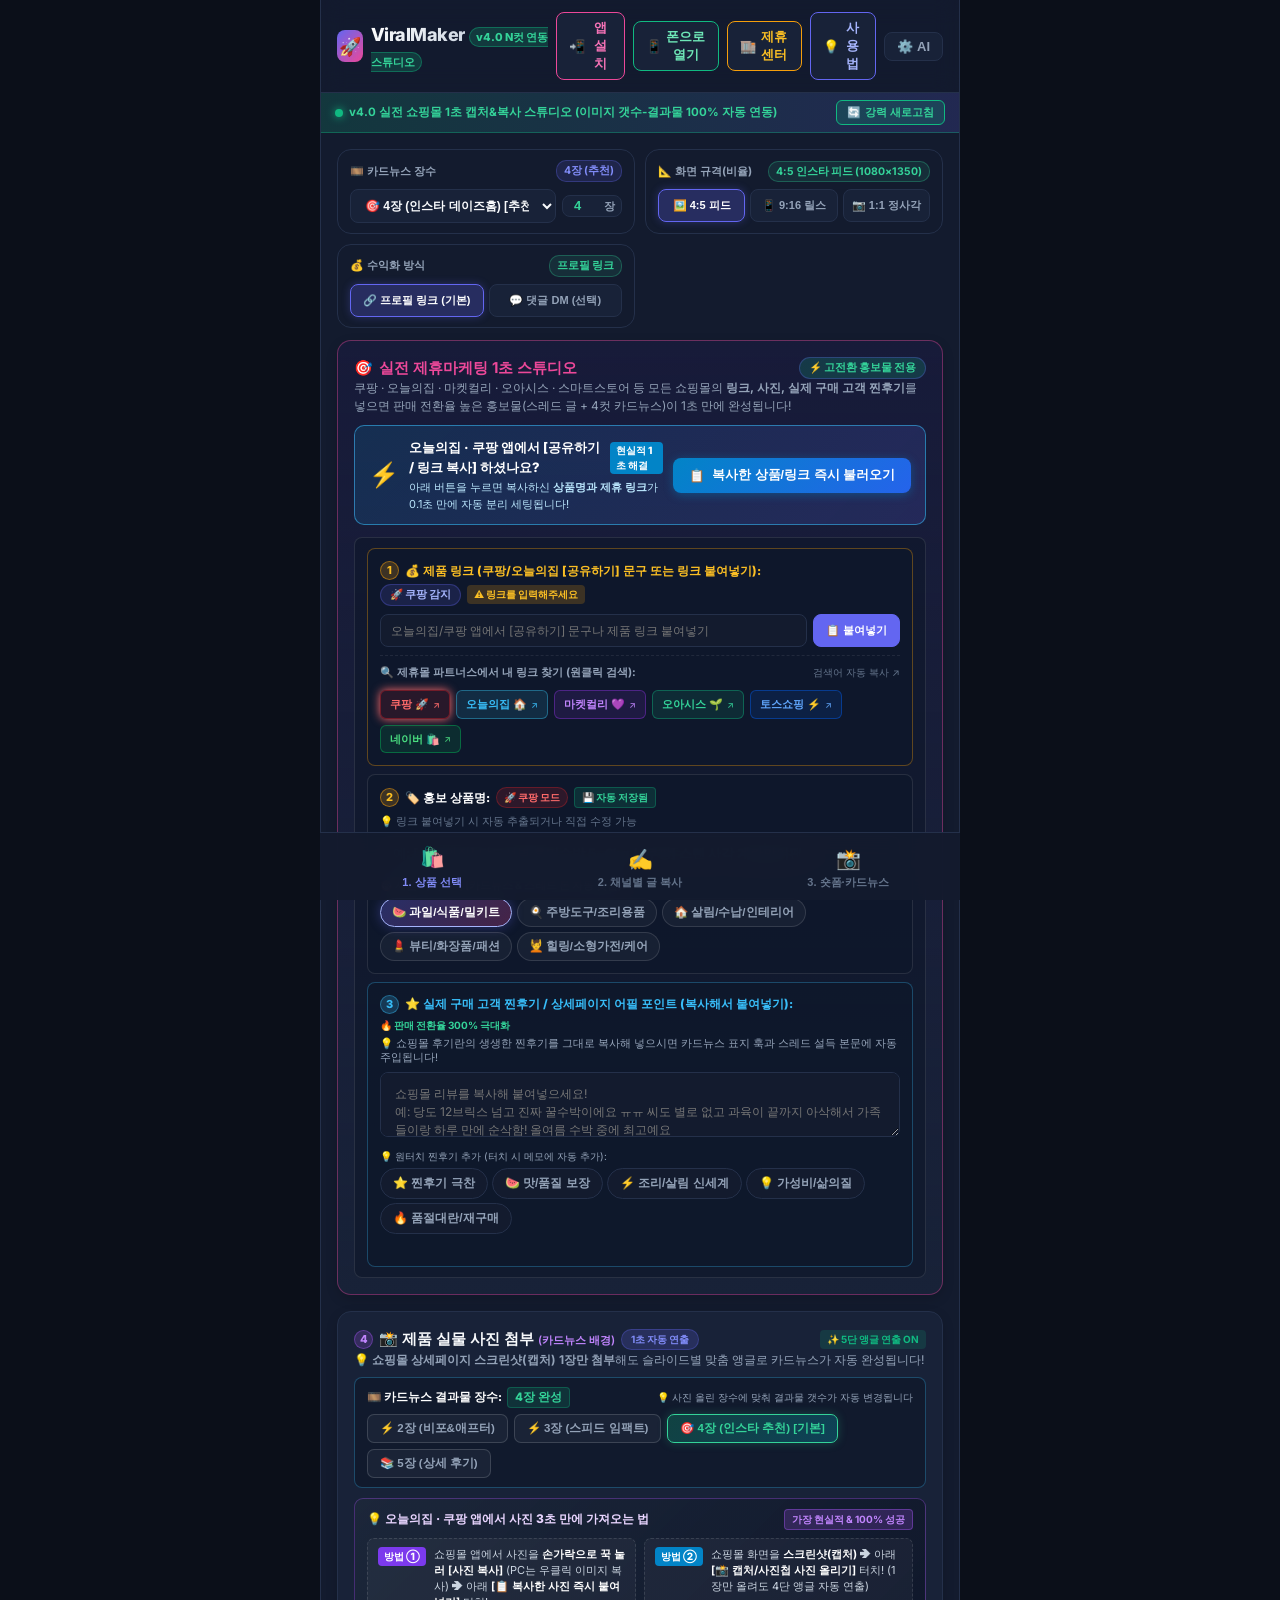
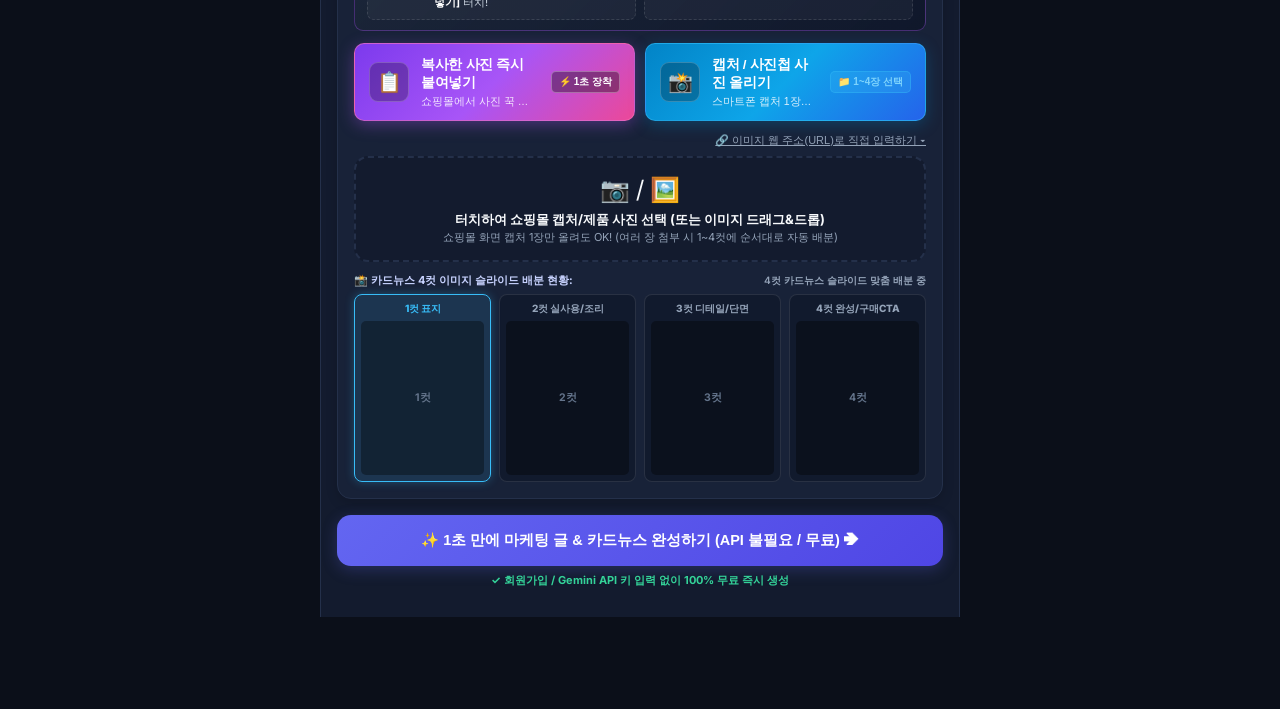
==== commit 389f914b: "ViralMaker v4.0: 가변 N컷 이미지 갯수-결과물 100% 자동 연동 엔진 (20261001_120555)" ====
--- a/index.html
+++ b/index.html
@@ -40,7 +40,7 @@
         <div class="logo-icon">🚀</div>
         <div>
           <span class="logo-text">ViralMaker</span>
-          <span class="logo-badge" style="background: rgba(16, 185, 129, 0.2); color: #34d399; border-color: rgba(16, 185, 129, 0.4); font-weight: 800;">v3.9 캡처&amp;복사 스튜디오</span>
+          <span class="logo-badge" style="background: rgba(16, 185, 129, 0.2); color: #34d399; border-color: rgba(16, 185, 129, 0.4); font-weight: 800;">v4.0 N컷 연동 스튜디오</span>
         </div>
       </div>
       <div class="header-actions">
@@ -66,9 +66,9 @@
     <div style="background: linear-gradient(90deg, rgba(16, 185, 129, 0.18), rgba(99, 102, 241, 0.18)); border-bottom: 1px solid rgba(16, 185, 129, 0.35); padding: 7px 14px; font-size: 11.5px; color: #34d399; display: flex; justify-content: space-between; align-items: center; gap: 8px;">
       <div style="display: flex; align-items: center; gap: 6px;">
         <span style="display: inline-block; width: 8px; height: 8px; border-radius: 50%; background: #10B981; box-shadow: 0 0 8px #10B981;"></span>
-        <span><strong>v3.9 실전 쇼핑몰 1초 캡처&amp;복사 스튜디오 (쿠팡·오늘의집 3초 연동)</strong></span>
+        <span><strong>v4.0 실전 쇼핑몰 1초 캡처&amp;복사 스튜디오 (이미지 갯수-결과물 100% 자동 연동)</strong></span>
       </div>
-      <button type="button" id="btn-force-refresh" onclick="window.location.replace(window.location.origin + window.location.pathname + '?v=3.9_' + Date.now());" style="background: rgba(16, 185, 129, 0.18); border: 1px solid #10b981; color: #34d399; border-radius: 6px; padding: 4px 10px; font-size: 11px; font-weight: 800; cursor: pointer; display: flex; align-items: center; gap: 4px; white-space: nowrap;">
+      <button type="button" id="btn-force-refresh" onclick="window.location.replace(window.location.origin + window.location.pathname + '?v=4.0_' + Date.now());" style="background: rgba(16, 185, 129, 0.18); border: 1px solid #10b981; color: #34d399; border-radius: 6px; padding: 4px 10px; font-size: 11px; font-weight: 800; cursor: pointer; display: flex; align-items: center; gap: 4px; white-space: nowrap;">
         <span>🔄</span> <span>강력 새로고침</span>
       </button>
     </div>
@@ -296,10 +296,11 @@
 
         <!-- 사진/동영상 첨부: 1장 또는 여러 장 (스마트 5단 앵글 연출) -->
         <div class="section-card photo-upload-card" id="section-photo-upload">
-          <div class="section-title" style="margin-bottom: 4px;">
-            <div style="display: flex; align-items: center; justify-content: space-between; width: 100%;">
+          <div class="section-title" style="margin-bottom: 6px;">
+            <div style="display: flex; align-items: center; justify-content: space-between; width: 100%; flex-wrap: wrap; gap: 4px;">
               <div style="display: flex; align-items: center; gap: 6px;">
-                <span>📸 제품 실물 사진 첨부</span>
+                <span class="step-num-badge" style="background: rgba(168, 85, 247, 0.2); color: #c084fc; border-color: rgba(168, 85, 247, 0.4);">4</span>
+                <span>📸 <strong>제품 실물 사진 첨부</strong> <span style="font-size: 11px; color: #c084fc; font-weight: 600;">(카드뉴스 배경)</span></span>
                 <span class="platform-pill" style="background: rgba(99, 102, 241, 0.2); color: var(--primary-light); font-size: 10px;">1초 자동 연출</span>
               </div>
               <span class="tag-optional" id="photo-mode-badge" style="background: var(--success-bg); color: var(--success); border-color: rgba(16, 185, 129, 0.3);">✨ 5단 앵글 연출 ON</span>
@@ -308,6 +309,23 @@
           <p class="section-desc" style="margin-bottom: 8px;">
             💡 <strong>쇼핑몰 상세페이지 스크린샷(캡처) 1장만 첨부</strong>해도 슬라이드별 맞춤 앵글로 카드뉴스가 자동 완성됩니다!
           </p>
+
+          <!-- 🎞️ 카드뉴스 완성 장수 원터치 선택 칩 바 (이미지 갯수와 결과물 100% 자동 동기화) -->
+          <div class="photo-slide-count-bar" style="margin-bottom: 10px; background: rgba(15, 23, 42, 0.7); border: 1px solid rgba(56, 189, 248, 0.3); border-radius: 8px; padding: 9px 12px;">
+            <div style="display: flex; justify-content: space-between; align-items: center; margin-bottom: 6px; flex-wrap: wrap; gap: 4px;">
+              <span style="font-size: 11.5px; font-weight: 800; color: #fff; display: flex; align-items: center; gap: 5px;">
+                <span>🎞️ 카드뉴스 결과물 장수:</span>
+                <span id="label-photo-slide-count-badge" style="color: #34d399; font-weight: 800; background: rgba(16, 185, 129, 0.15); padding: 1px 7px; border-radius: 4px; border: 1px solid rgba(16, 185, 129, 0.3);">4장 완성</span>
+              </span>
+              <span style="font-size: 10px; color: #94a3b8;">💡 사진 올린 장수에 맞춰 결과물 갯수가 자동 변경됩니다</span>
+            </div>
+            <div class="slide-count-chip-row" id="photo-slide-count-chips" style="display: flex; gap: 6px; flex-wrap: wrap;">
+              <button type="button" class="photo-count-chip" data-count="2">⚡ 2장 (비포&amp;애프터)</button>
+              <button type="button" class="photo-count-chip" data-count="3">⚡ 3장 (스피드 임팩트)</button>
+              <button type="button" class="photo-count-chip active" data-count="4">🎯 4장 (인스타 추천) [기본]</button>
+              <button type="button" class="photo-count-chip" data-count="5">📚 5장 (상세 후기)</button>
+            </div>
+          </div>
 
           <!-- 💡 쿠팡/오늘의집 3초 사진 가져오기 가이드 배너 -->
           <div class="shopping-photo-guide-card">
@@ -1282,10 +1300,10 @@
 
   </div>
 
-  <!-- Scripts (캐시 방지 v3.9 적용) -->
-  <script src="js/templates.js?v=3.9"></script>
-  <script src="js/generator.js?v=3.9"></script>
-  <script src="js/cardnews.js?v=3.9"></script>
-  <script src="js/app.js?v=3.9"></script>
+  <!-- Scripts (캐시 방지 v4.0 적용) -->
+  <script src="js/templates.js?v=4.0"></script>
+  <script src="js/generator.js?v=4.0"></script>
+  <script src="js/cardnews.js?v=4.0"></script>
+  <script src="js/app.js?v=4.0"></script>
 </body>
 </html>
--- a/css/style.css
+++ b/css/style.css
@@ -2813,10 +2813,39 @@
   color: #e2e8f0;
 }
 
-
-
-
-
-
-
-
+/* 🎞️ 4단계 카드뉴스 장수 원터치 선택 칩 */
+.photo-count-chip {
+  background: rgba(30, 41, 59, 0.7);
+  border: 1px solid rgba(255, 255, 255, 0.15);
+  border-radius: 7px;
+  color: #94a3b8;
+  font-size: 11.5px;
+  font-weight: 700;
+  padding: 6px 12px;
+  cursor: pointer;
+  transition: all 0.2s ease;
+  display: inline-flex;
+  align-items: center;
+  gap: 4px;
+}
+.photo-count-chip:hover {
+  background: rgba(56, 189, 248, 0.15);
+  border-color: rgba(56, 189, 248, 0.4);
+  color: #fff;
+}
+.photo-count-chip.active {
+  background: linear-gradient(135deg, rgba(16, 185, 129, 0.25), rgba(6, 182, 212, 0.25));
+  border-color: #34d399;
+  color: #34d399;
+  font-weight: 800;
+  box-shadow: 0 0 10px rgba(52, 211, 153, 0.25);
+}
+
+
+
+
+
+
+
+
+
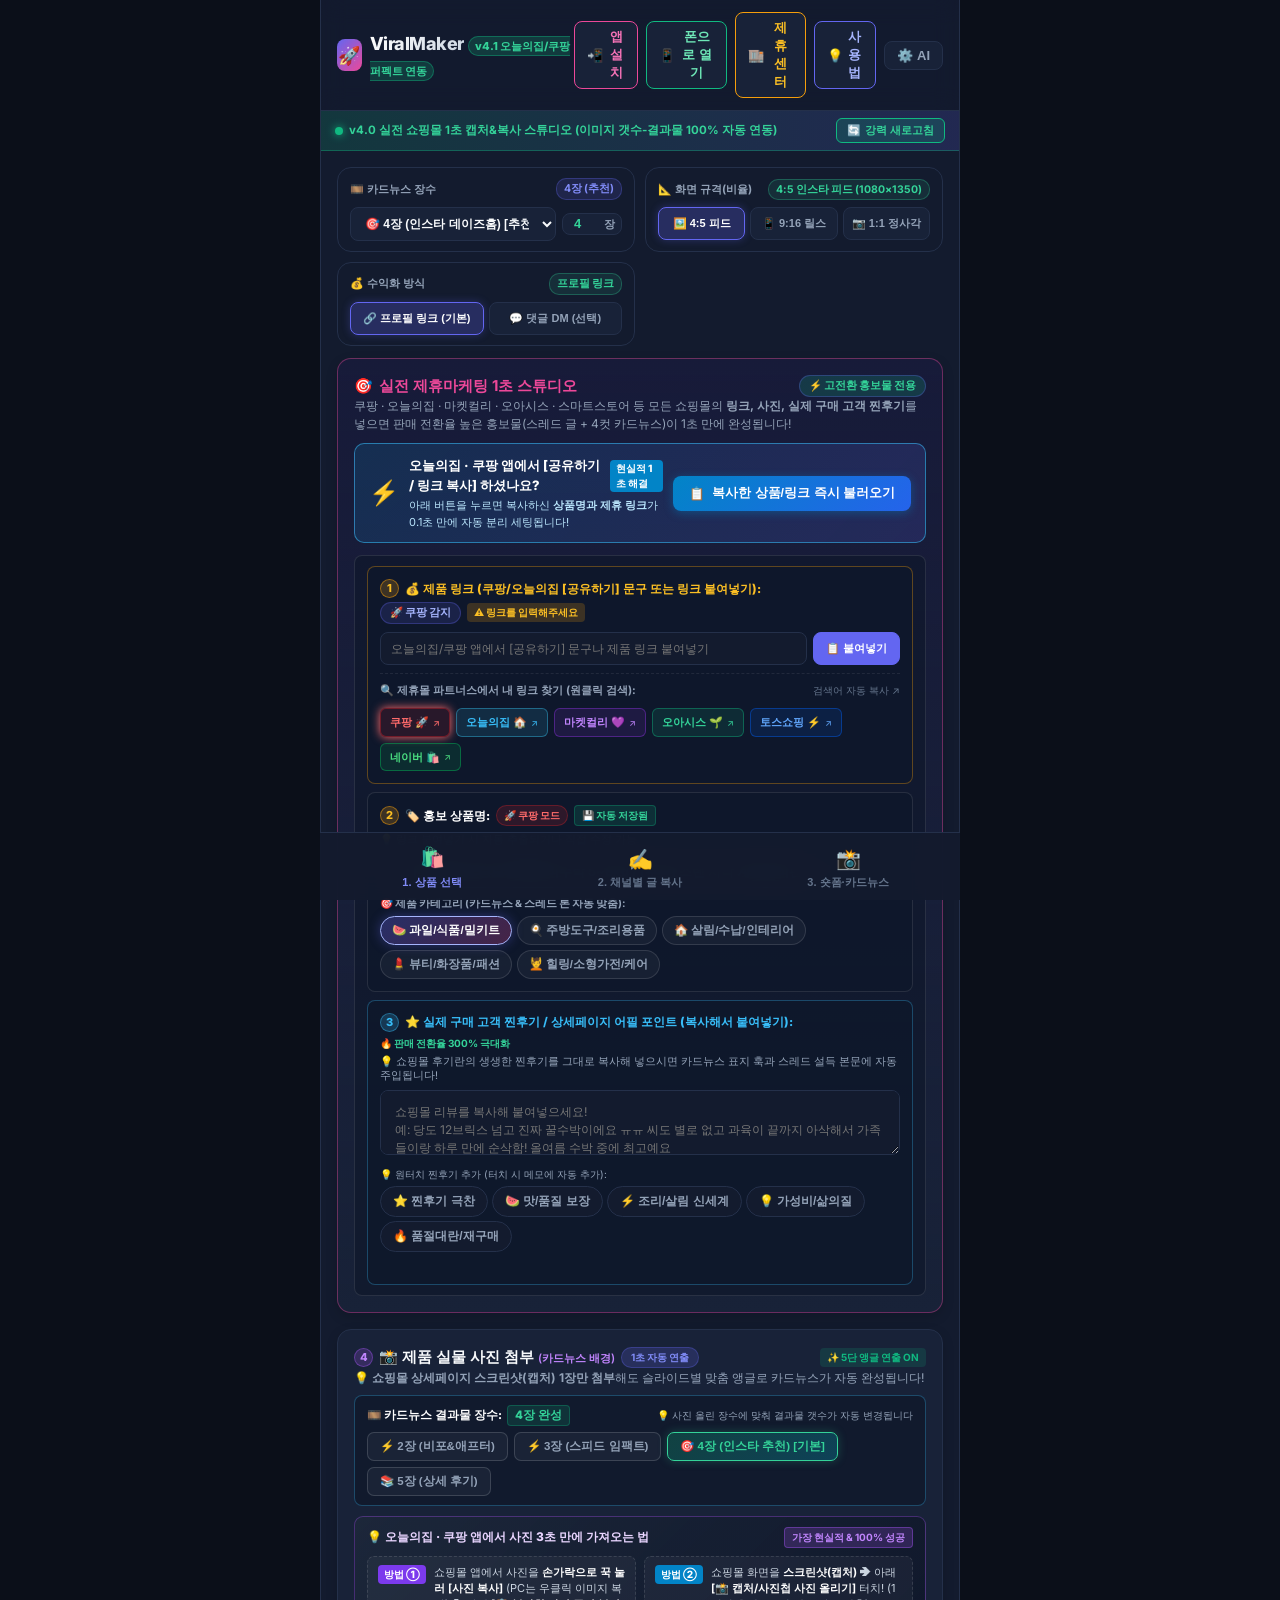
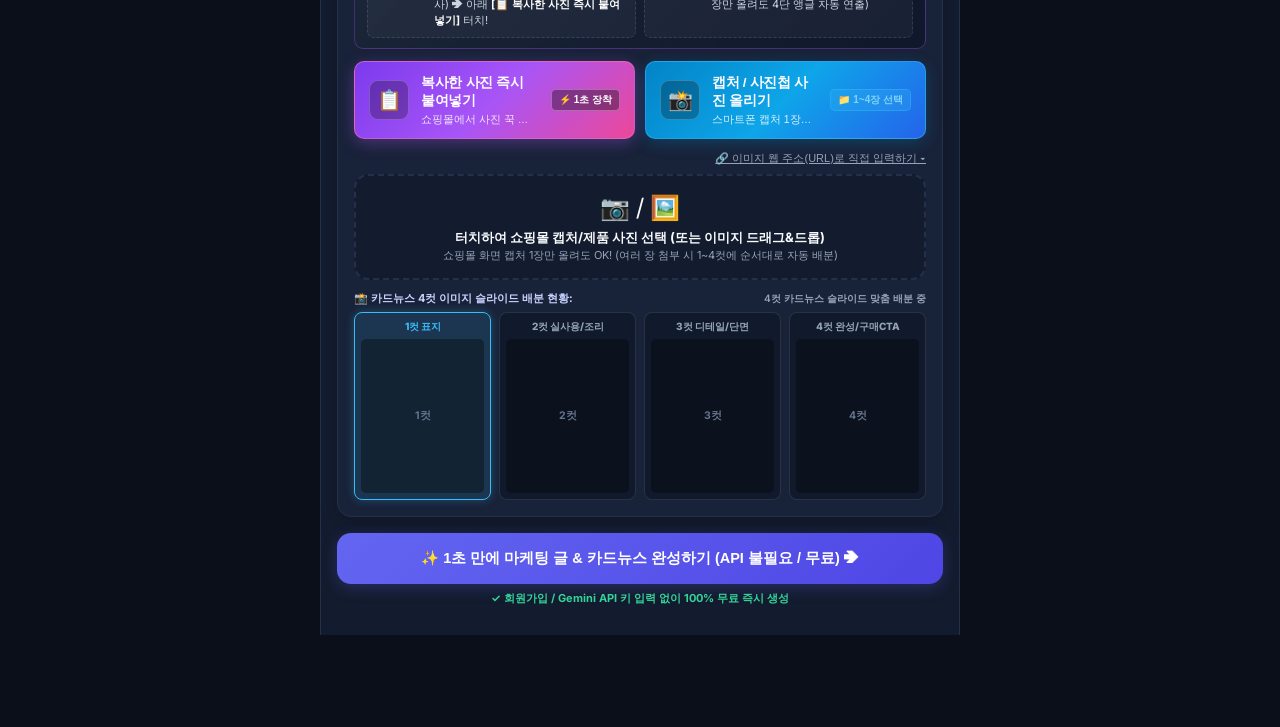
==== commit c06e4c11: "ViralMaker v4.1: 오늘의집/쿠팡 스마트 링크 & 모바일 1초 붙여넣기 퍼펙트 연동 (20261001_124444)" ====
--- a/index.html
+++ b/index.html
@@ -15,7 +15,7 @@
   <meta http-equiv="Pragma" content="no-cache">
   <meta http-equiv="Expires" content="0">
 
-  <link rel="stylesheet" href="css/style.css?v=3.7">
+  <link rel="stylesheet" href="css/style.css?v=4.0">
   <!-- PWA Manifest & Mobile Web App Meta -->
   <link rel="manifest" href="manifest.json">
   <meta name="apple-mobile-web-app-capable" content="yes">
@@ -40,7 +40,7 @@
         <div class="logo-icon">🚀</div>
         <div>
           <span class="logo-text">ViralMaker</span>
-          <span class="logo-badge" style="background: rgba(16, 185, 129, 0.2); color: #34d399; border-color: rgba(16, 185, 129, 0.4); font-weight: 800;">v4.0 N컷 연동 스튜디오</span>
+          <span class="logo-badge" style="background: rgba(16, 185, 129, 0.2); color: #34d399; border-color: rgba(16, 185, 129, 0.4); font-weight: 800;">v4.1 오늘의집/쿠팡 퍼펙트 연동</span>
         </div>
       </div>
       <div class="header-actions">
@@ -215,7 +215,7 @@
                 </div>
               </div>
               <div style="display: flex; gap: 6px;">
-                <input type="url" id="product-link" class="input-control" style="font-size: 12px; padding: 8px 10px;" placeholder="오늘의집/쿠팡 앱에서 [공유하기] 문구나 제품 링크 붙여넣기" value="" required>
+                <input type="text" inputmode="url" id="product-link" class="input-control" style="font-size: 12px; padding: 8px 10px;" placeholder="오늘의집/쿠팡 앱에서 [공유하기] 문구나 제품 링크 붙여넣기" value="" required>
                 <!-- 호환용 숨김 입력 필드 -->
                 <input type="hidden" id="input-mode-a-real-link" value="">
                 <button type="button" id="btn-paste-mode-a-real-link" class="btn-header" style="font-size: 11px; padding: 6px 12px; white-space: nowrap; font-weight: 700; background: var(--primary); color: #fff; border-color: var(--primary);">📋 붙여넣기</button>
@@ -1295,15 +1295,39 @@
             </div>
           </div>
         </div>
+    <!-- MODAL 6: 오늘의집/쿠팡 1초 링크 붙여넣기 모달 (스마트폰 브라우저 보안 차단 100% 극복) -->
+    <div class="modal-overlay" id="modal-quick-paste" style="display: none;">
+      <div class="modal-card" style="max-width: 420px; border: 1.5px solid rgba(56, 189, 248, 0.6); box-shadow: 0 10px 30px rgba(2, 132, 199, 0.35);">
+        <div style="display: flex; justify-content: space-between; align-items: center; margin-bottom: 10px;">
+          <h3 style="font-size: 16px; font-weight: 800; color: #fff; margin: 0; display: flex; align-items: center; gap: 6px;">
+            <span>📋</span>
+            <span>오늘의집 · 쿠팡 링크 붙여넣기</span>
+          </h3>
+          <button type="button" id="btn-close-quick-paste-modal" style="background: none; border: none; font-size: 20px; color: var(--text-muted); cursor: pointer; padding: 2px 6px;">✕</button>
+        </div>
+        
+        <div style="font-size: 11.5px; color: #bae6fd; line-height: 1.45; margin-bottom: 10px; background: rgba(14, 165, 233, 0.12); padding: 8px 10px; border-radius: 6px; border: 1px solid rgba(56, 189, 248, 0.3);">
+          💡 스마트폰 보안 정책으로 인해 클립보드 자동 읽기가 차단되었습니다.<br>
+          <strong>아래 입력창을 1초간 꾹 눌러 [붙여넣기]</strong>를 터치하시면 0.1초 만에 자동 분리 세팅됩니다!
+        </div>
+
+        <textarea id="textarea-quick-paste-box" class="input-control" rows="3" style="width: 100%; font-size: 12.5px; padding: 10px; resize: none; border-color: rgba(56, 189, 248, 0.5); background: rgba(15, 23, 42, 0.85);" placeholder="여기를 1초간 꾹 눌러 [붙여넣기]를 터치하세요! 📋&#10;(오늘의집 또는 쿠팡에서 복사하신 내용)"></textarea>
+
+        <div style="display: flex; gap: 8px; margin-top: 10px;">
+          <button type="button" class="btn-primary-large" id="btn-apply-quick-paste-box" style="flex: 2; padding: 11px; font-size: 13.5px; font-weight: 800; background: linear-gradient(135deg, #0284c7, #2563eb);">
+            ⚡ 즉시 1초 완성
+          </button>
+          <button type="button" class="btn-header" id="btn-cancel-quick-paste-box" style="flex: 1; padding: 11px; font-size: 12.5px; justify-content: center;">취소</button>
+        </div>
       </div>
     </div>
 
   </div>
 
-  <!-- Scripts (캐시 방지 v4.0 적용) -->
-  <script src="js/templates.js?v=4.0"></script>
-  <script src="js/generator.js?v=4.0"></script>
-  <script src="js/cardnews.js?v=4.0"></script>
-  <script src="js/app.js?v=4.0"></script>
+  <!-- Scripts (캐시 방지 v4.1 적용) -->
+  <script src="js/templates.js?v=4.1"></script>
+  <script src="js/generator.js?v=4.1"></script>
+  <script src="js/cardnews.js?v=4.1"></script>
+  <script src="js/app.js?v=4.1"></script>
 </body>
 </html>
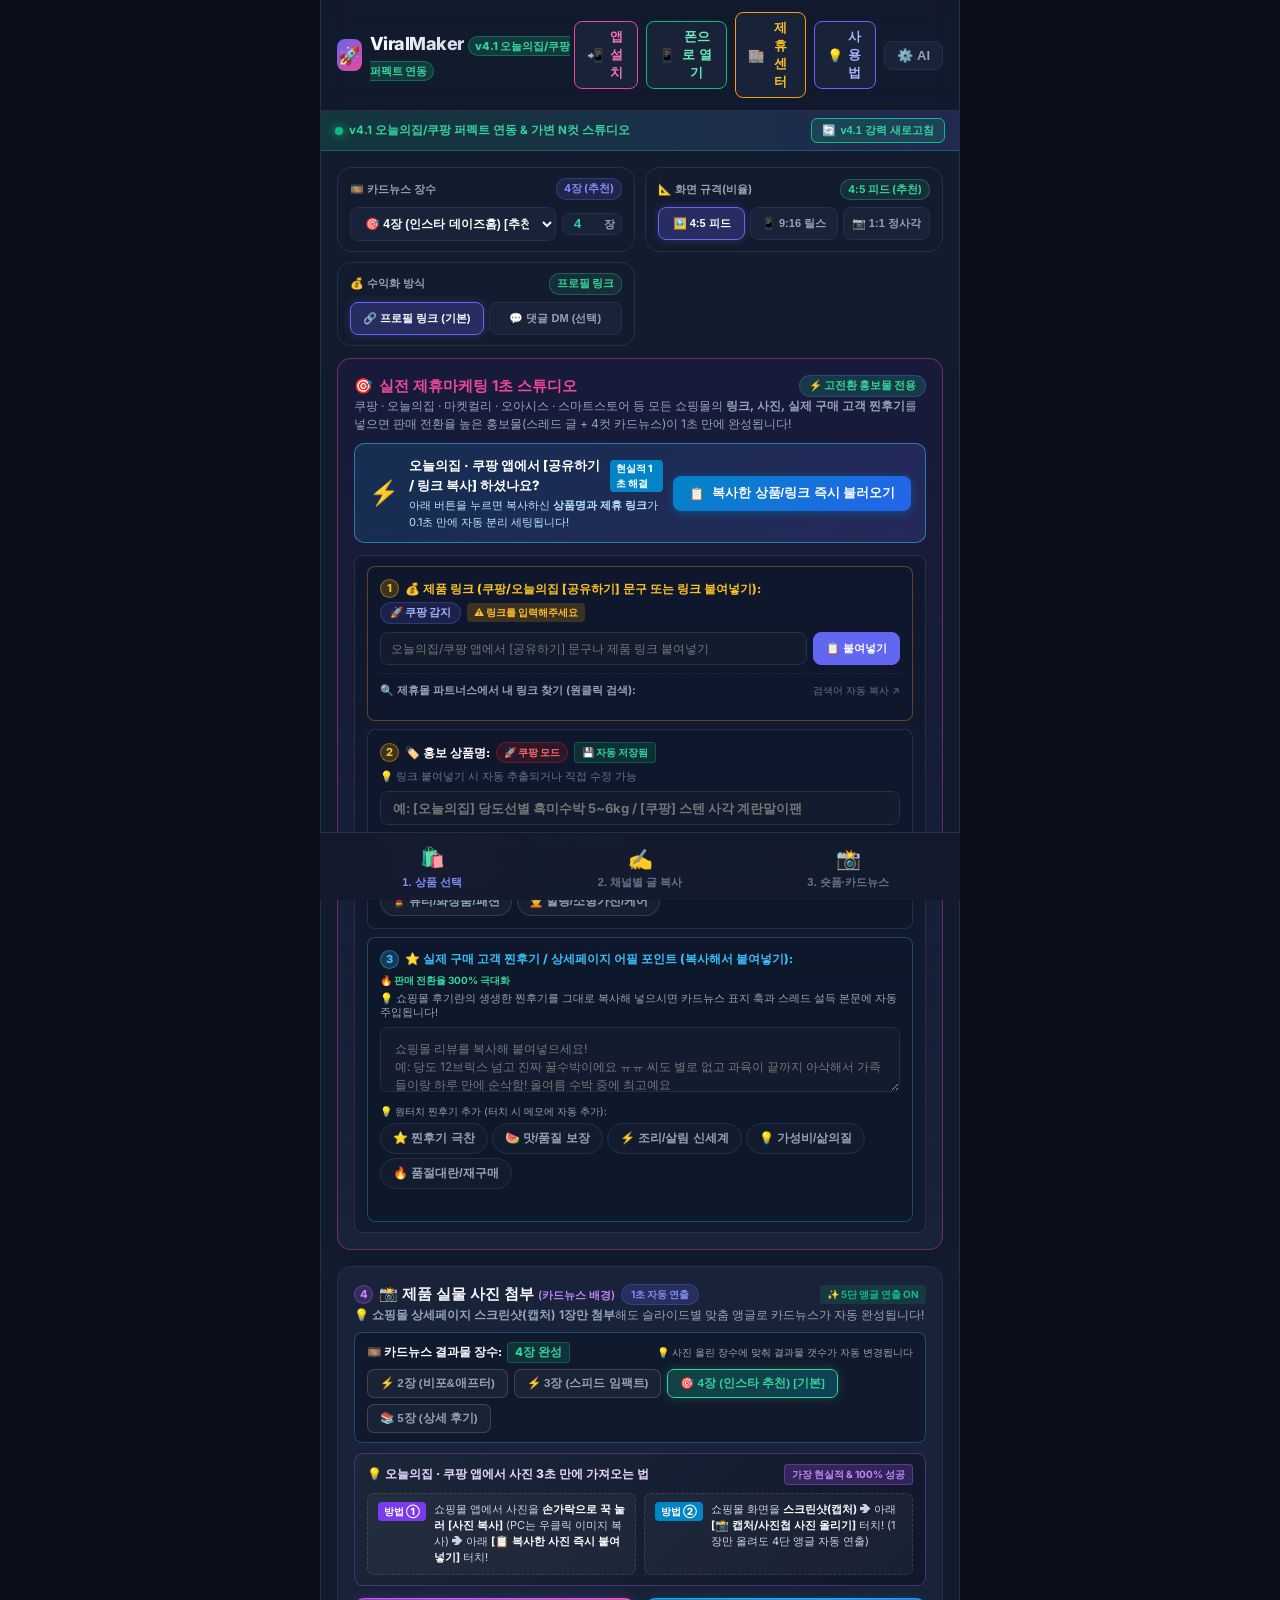
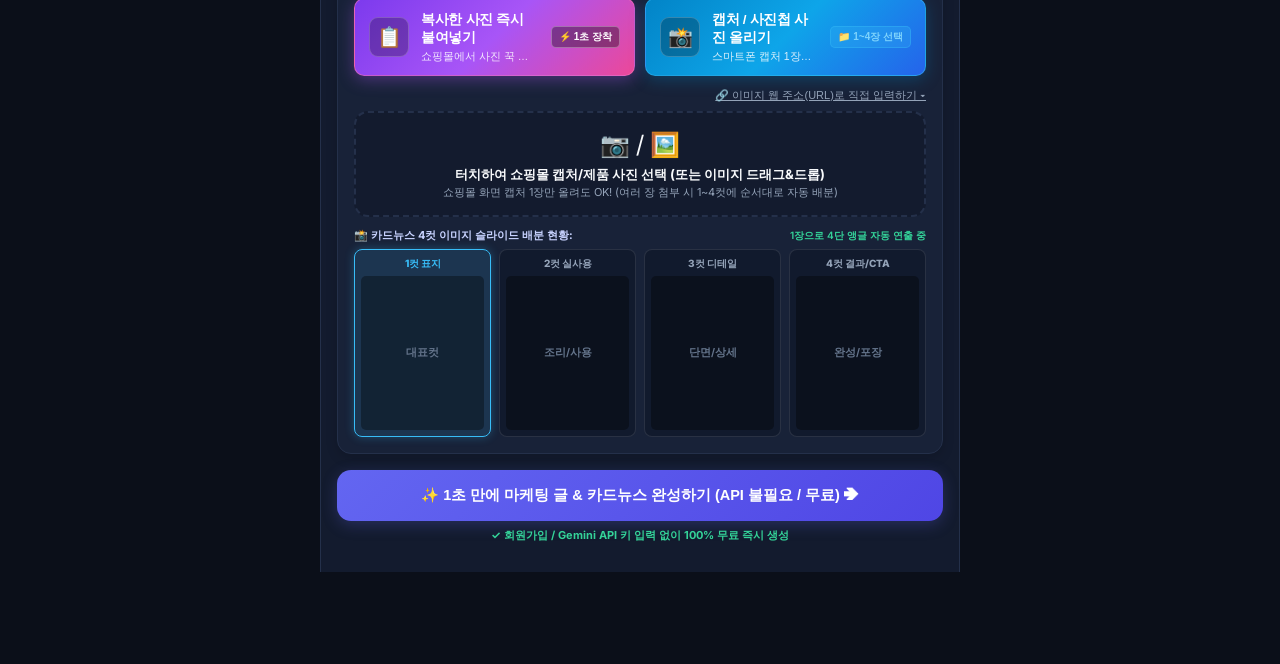
==== commit 611cea16: "ViralMaker v4.1: 오늘의집/쿠팡 스마트 링크 & 모바일 1초 붙여넣기 퍼펙트 연동 (20261001_125941)" ====
--- a/index.html
+++ b/index.html
@@ -66,10 +66,10 @@
     <div style="background: linear-gradient(90deg, rgba(16, 185, 129, 0.18), rgba(99, 102, 241, 0.18)); border-bottom: 1px solid rgba(16, 185, 129, 0.35); padding: 7px 14px; font-size: 11.5px; color: #34d399; display: flex; justify-content: space-between; align-items: center; gap: 8px;">
       <div style="display: flex; align-items: center; gap: 6px;">
         <span style="display: inline-block; width: 8px; height: 8px; border-radius: 50%; background: #10B981; box-shadow: 0 0 8px #10B981;"></span>
-        <span><strong>v4.0 실전 쇼핑몰 1초 캡처&amp;복사 스튜디오 (이미지 갯수-결과물 100% 자동 연동)</strong></span>
+        <span><strong>v4.1 오늘의집/쿠팡 퍼펙트 연동 &amp; 가변 N컷 스튜디오</strong></span>
       </div>
-      <button type="button" id="btn-force-refresh" onclick="window.location.replace(window.location.origin + window.location.pathname + '?v=4.0_' + Date.now());" style="background: rgba(16, 185, 129, 0.18); border: 1px solid #10b981; color: #34d399; border-radius: 6px; padding: 4px 10px; font-size: 11px; font-weight: 800; cursor: pointer; display: flex; align-items: center; gap: 4px; white-space: nowrap;">
-        <span>🔄</span> <span>강력 새로고침</span>
+      <button type="button" id="btn-force-refresh" style="background: rgba(16, 185, 129, 0.18); border: 1px solid #10b981; color: #34d399; border-radius: 6px; padding: 4px 10px; font-size: 11px; font-weight: 800; cursor: pointer; display: flex; align-items: center; gap: 4px; white-space: nowrap;">
+        <span>🔄</span> <span>v4.1 강력 새로고침</span>
       </button>
     </div>
 
